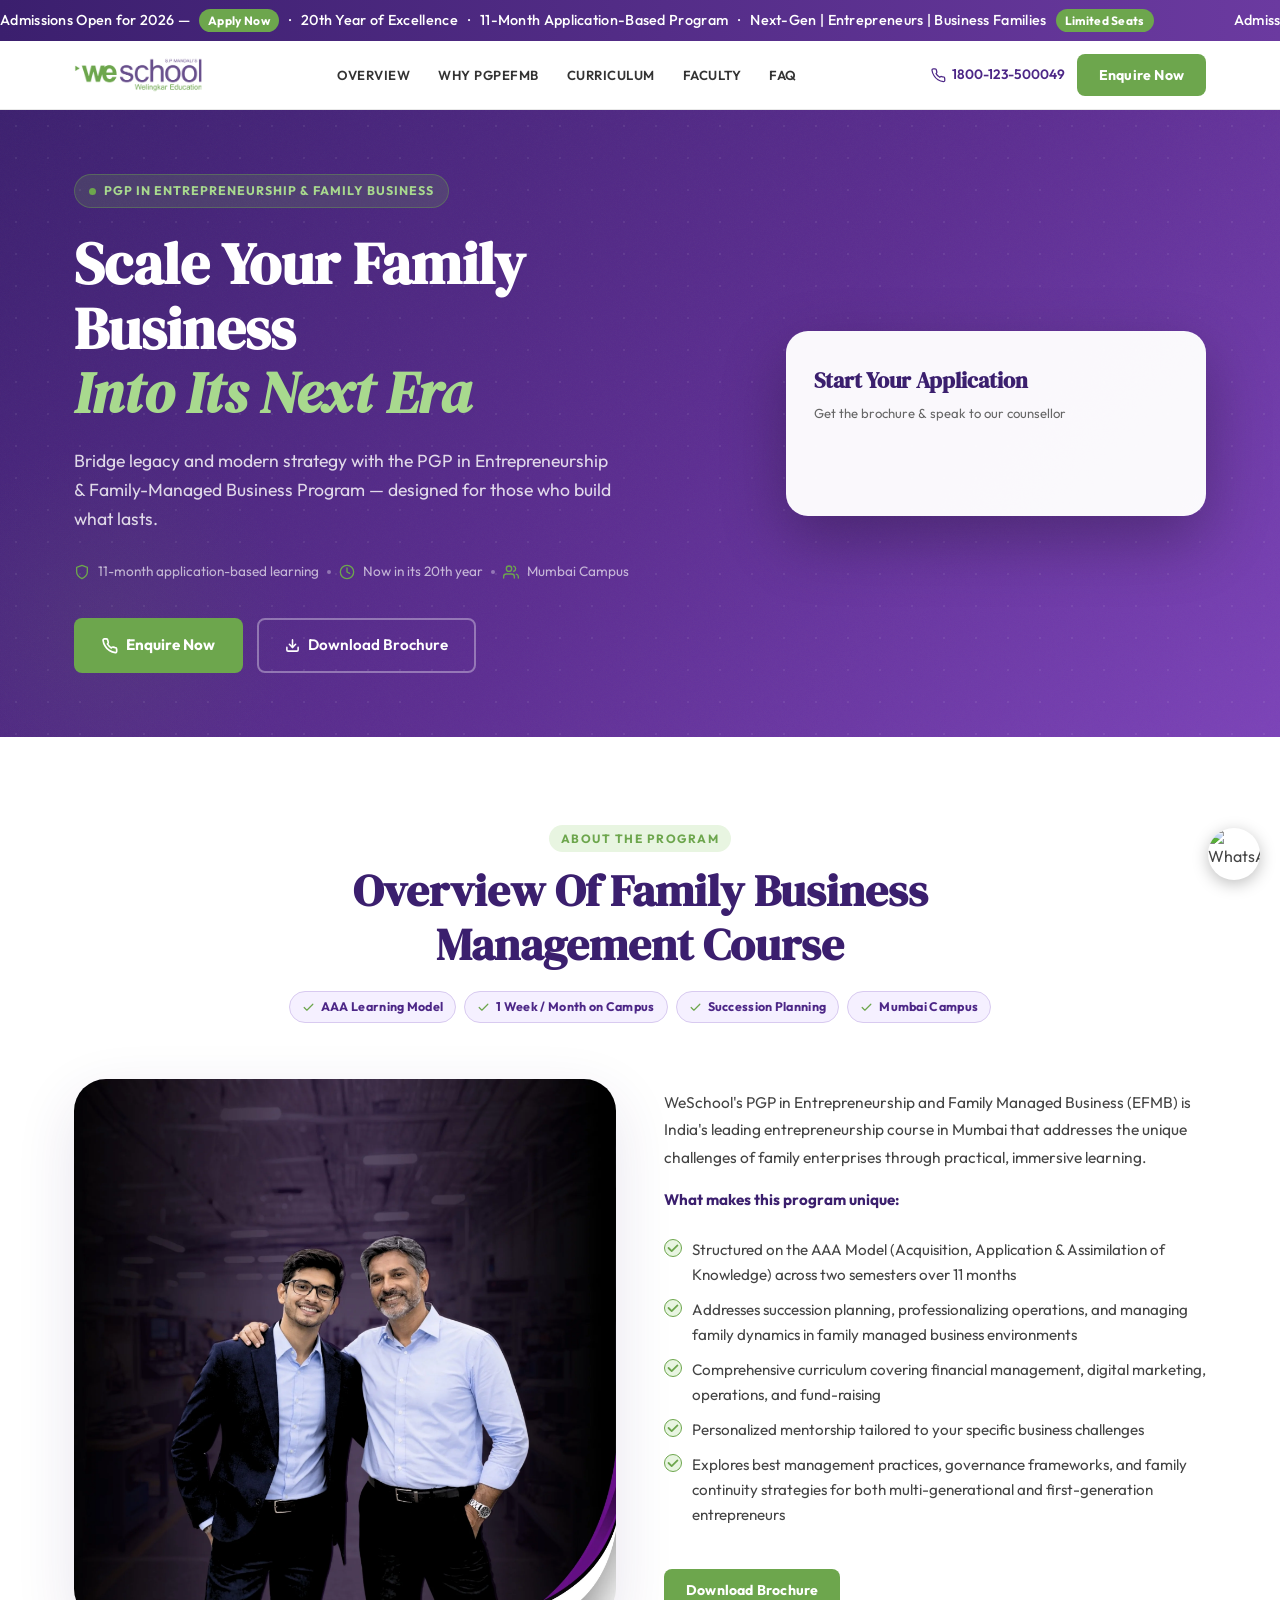
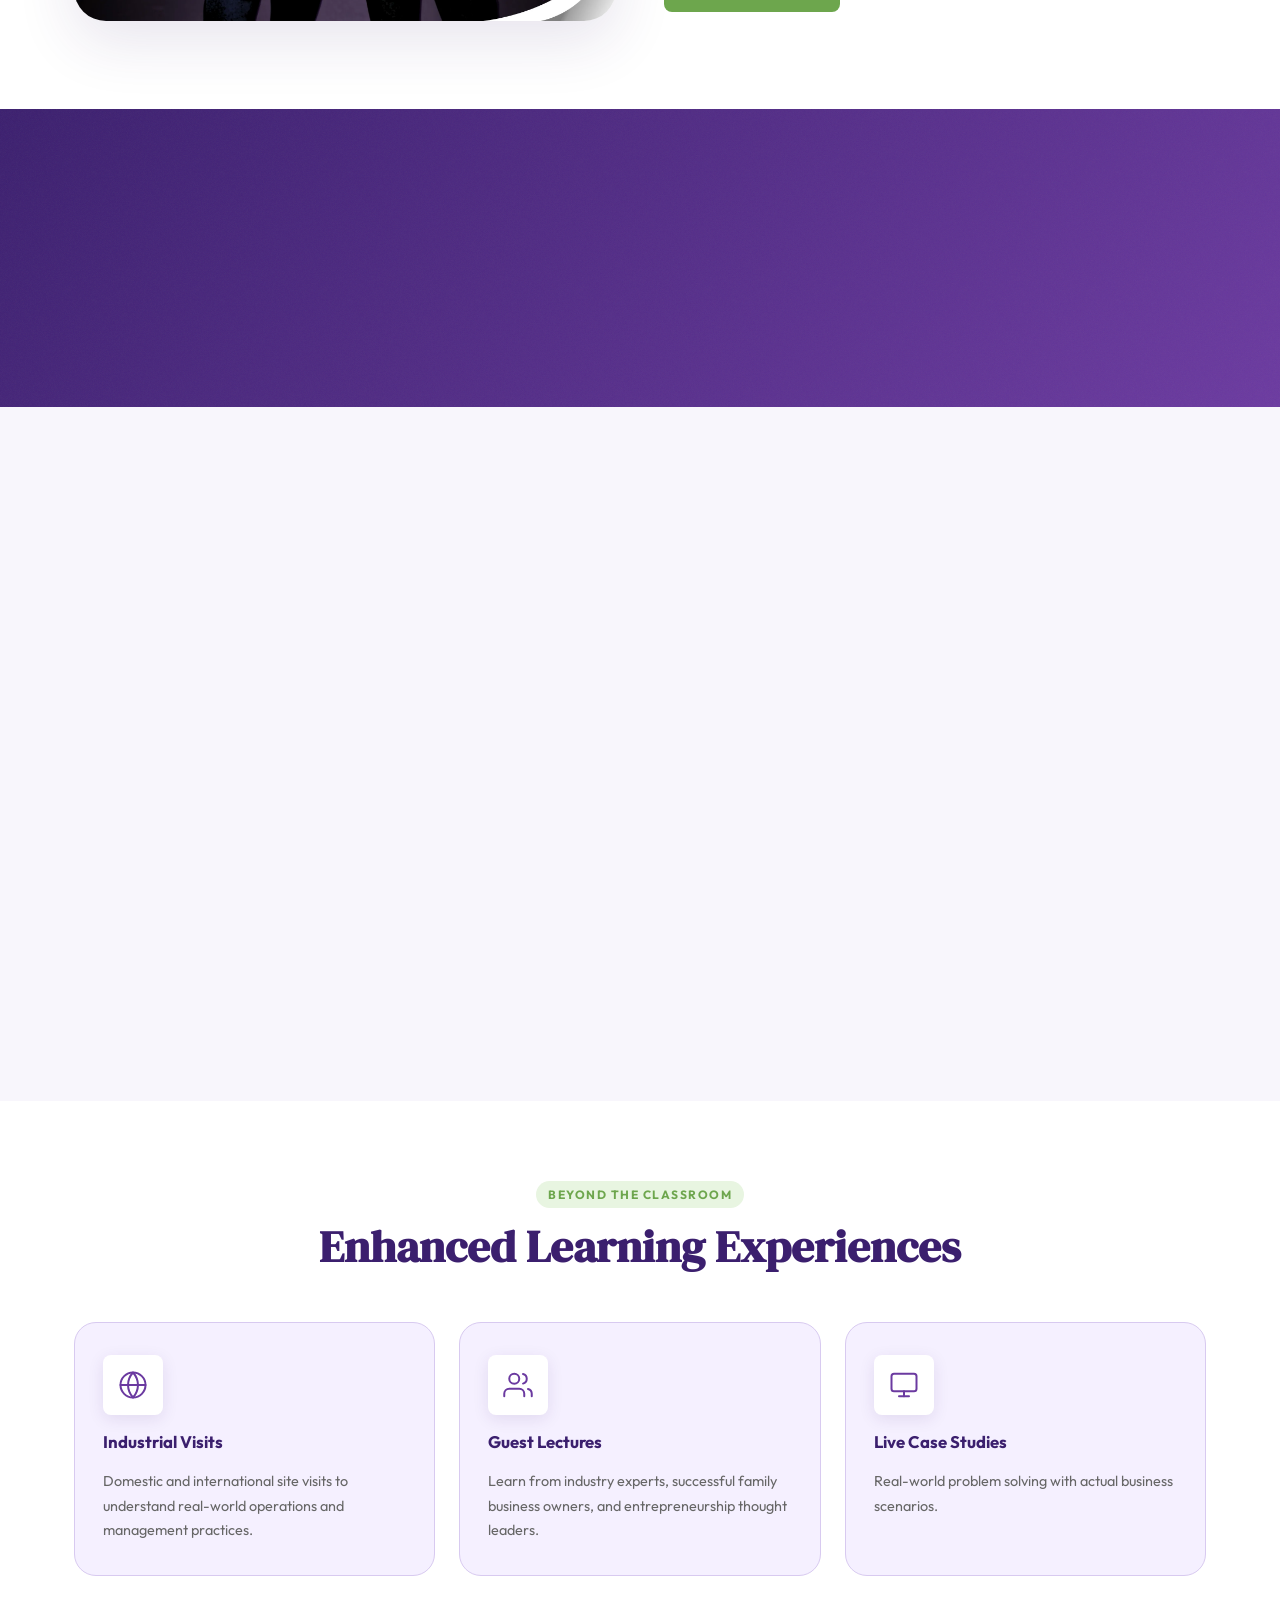
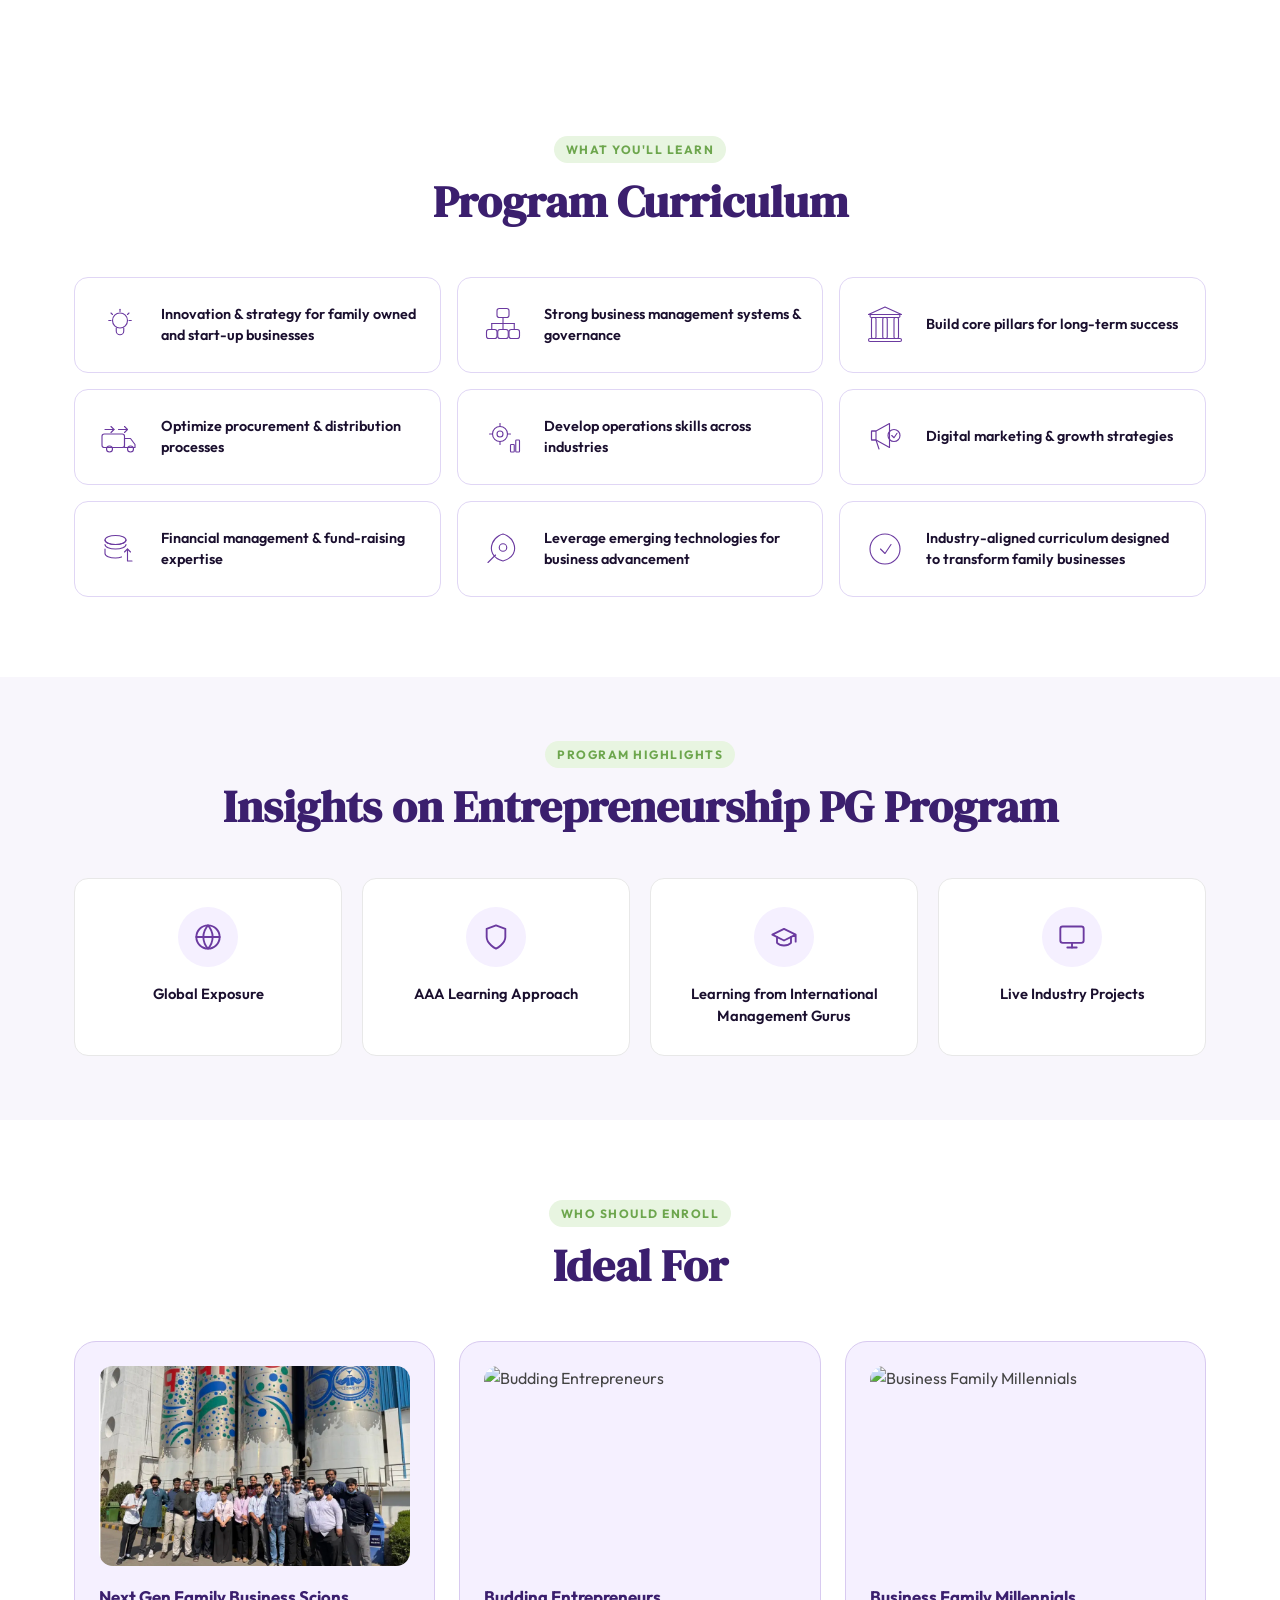
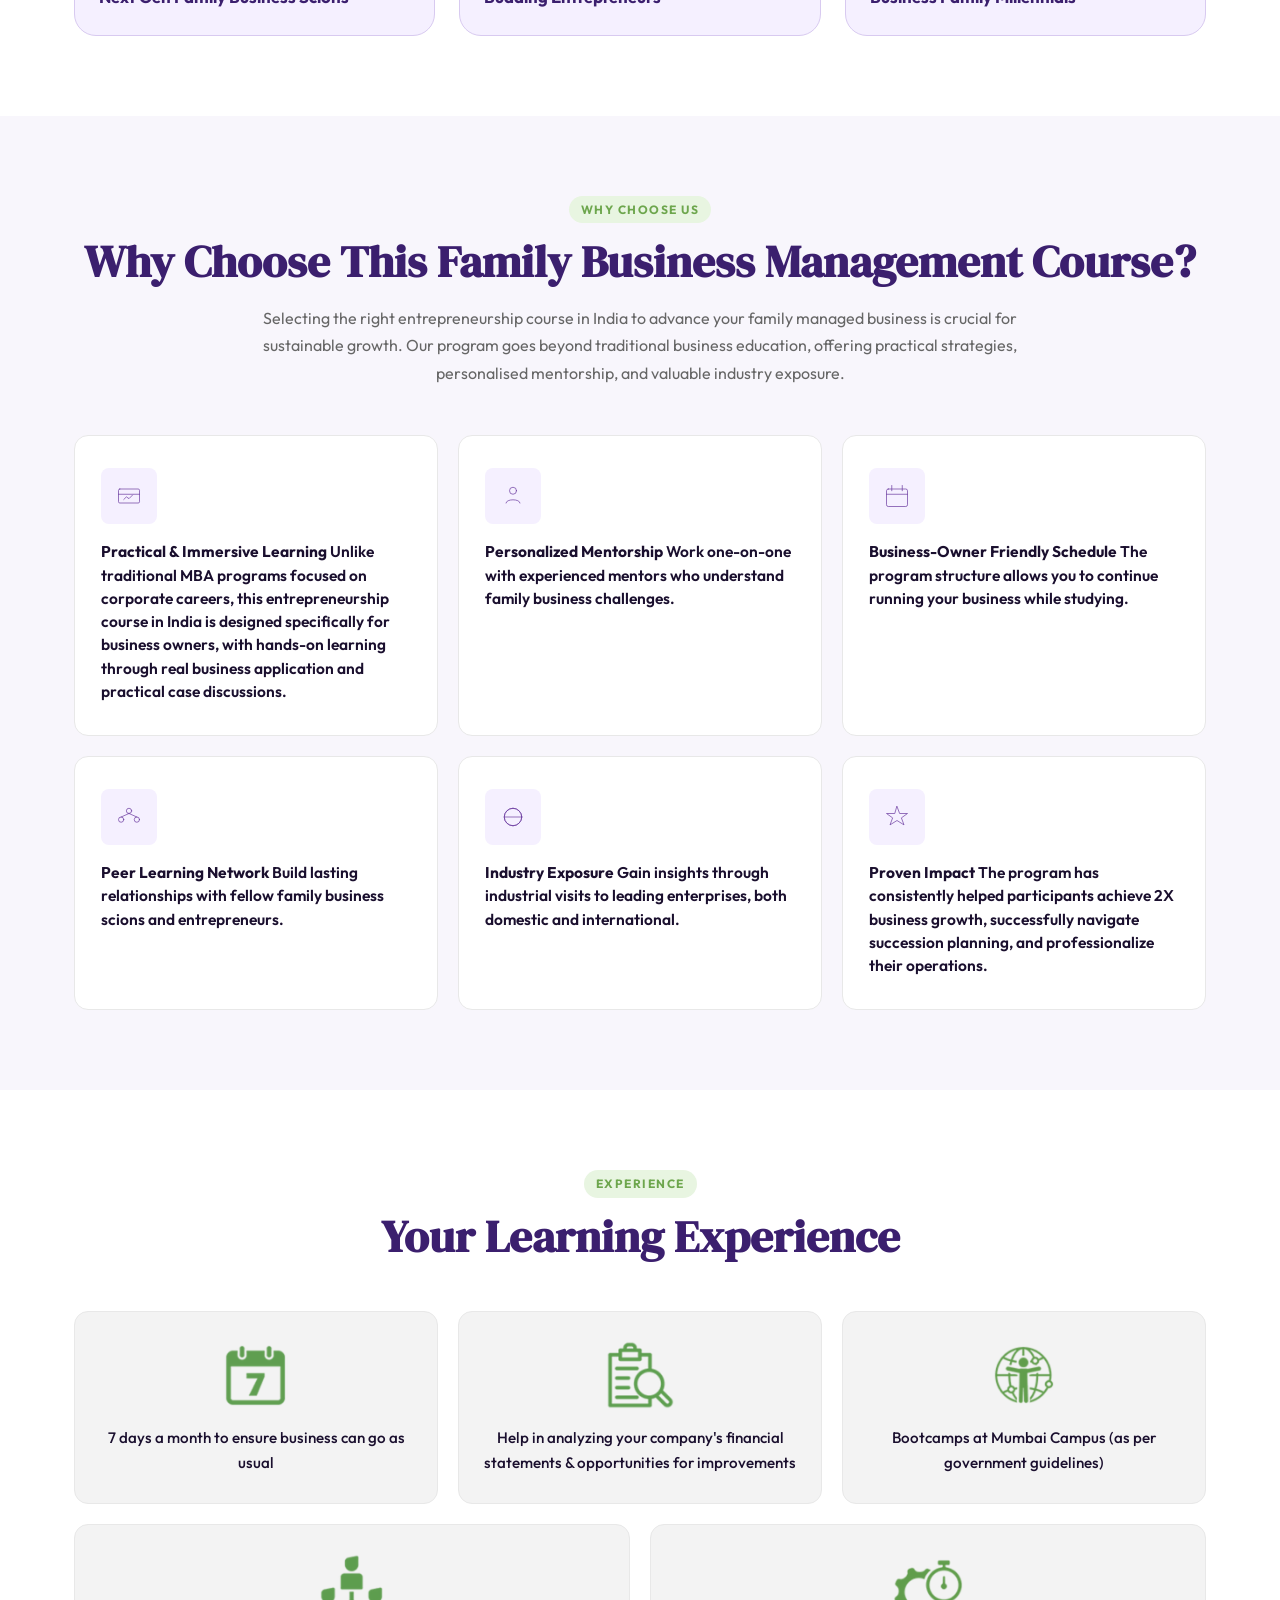
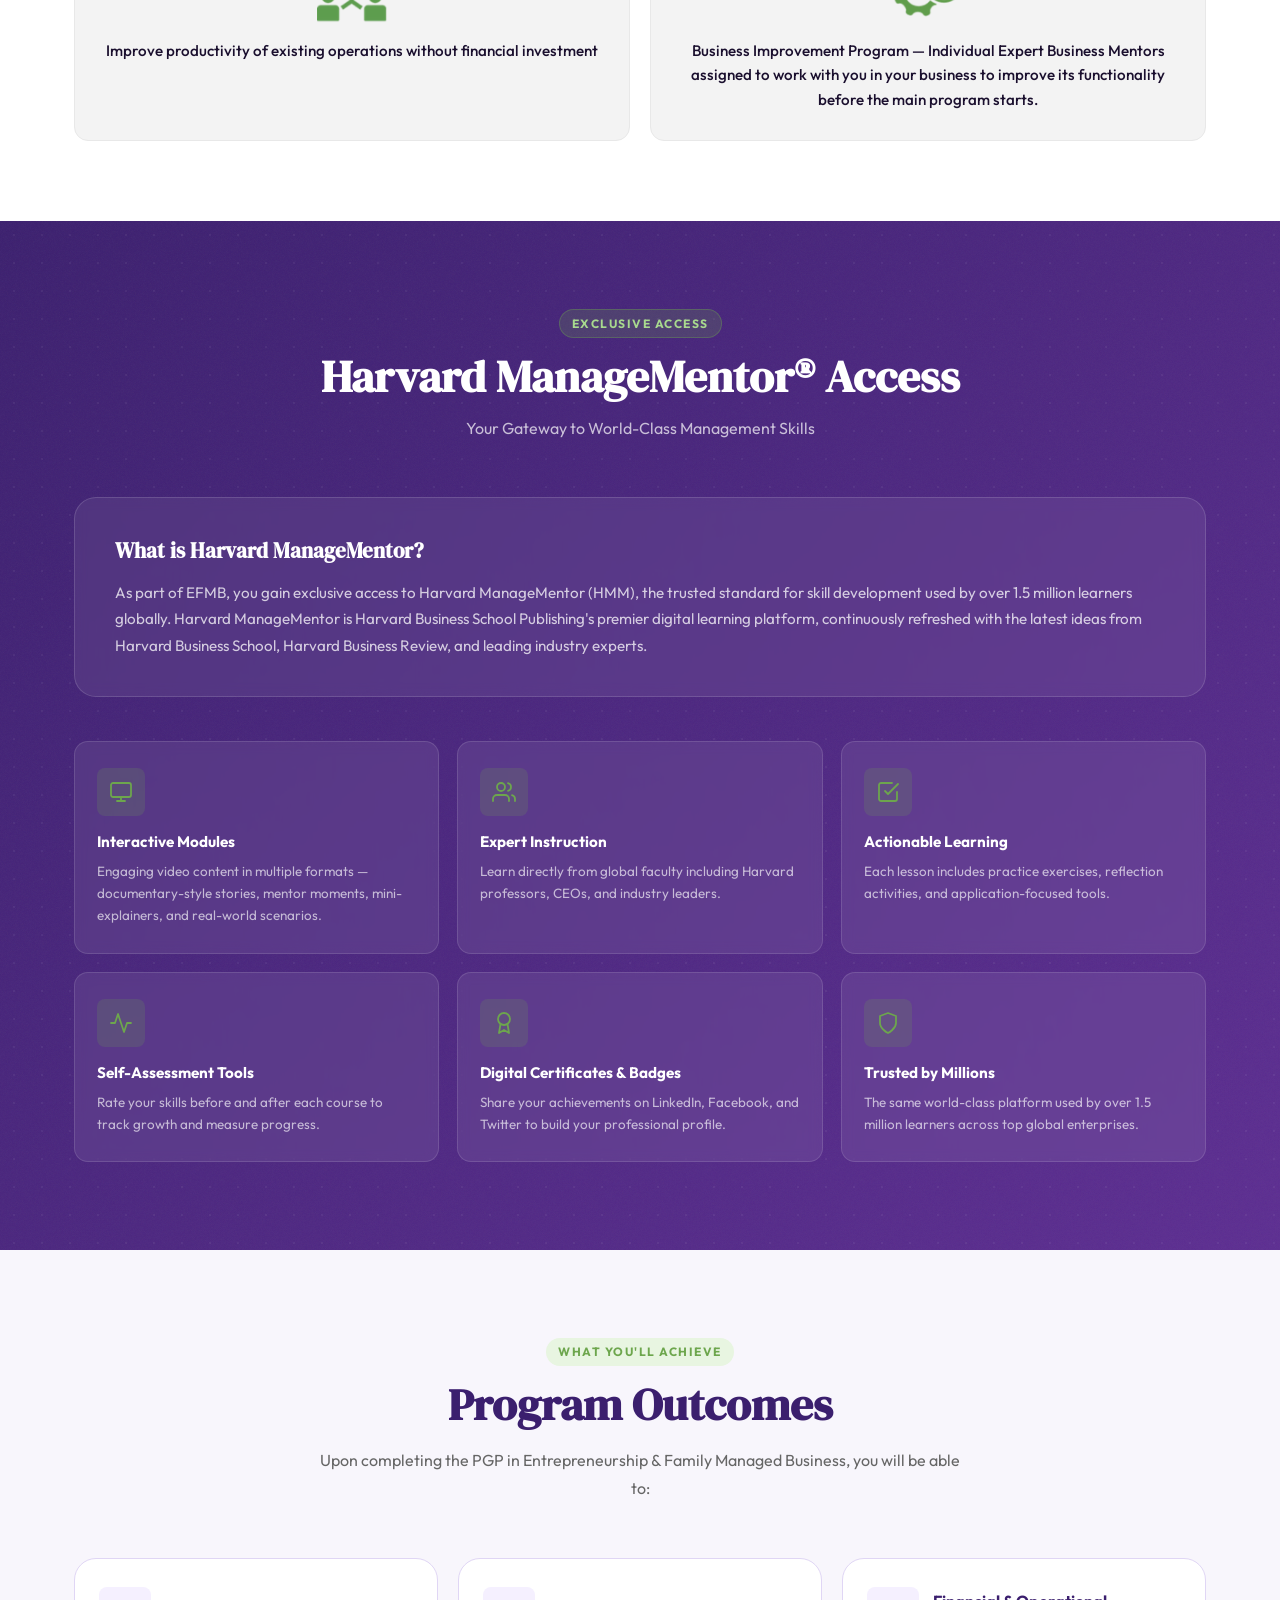
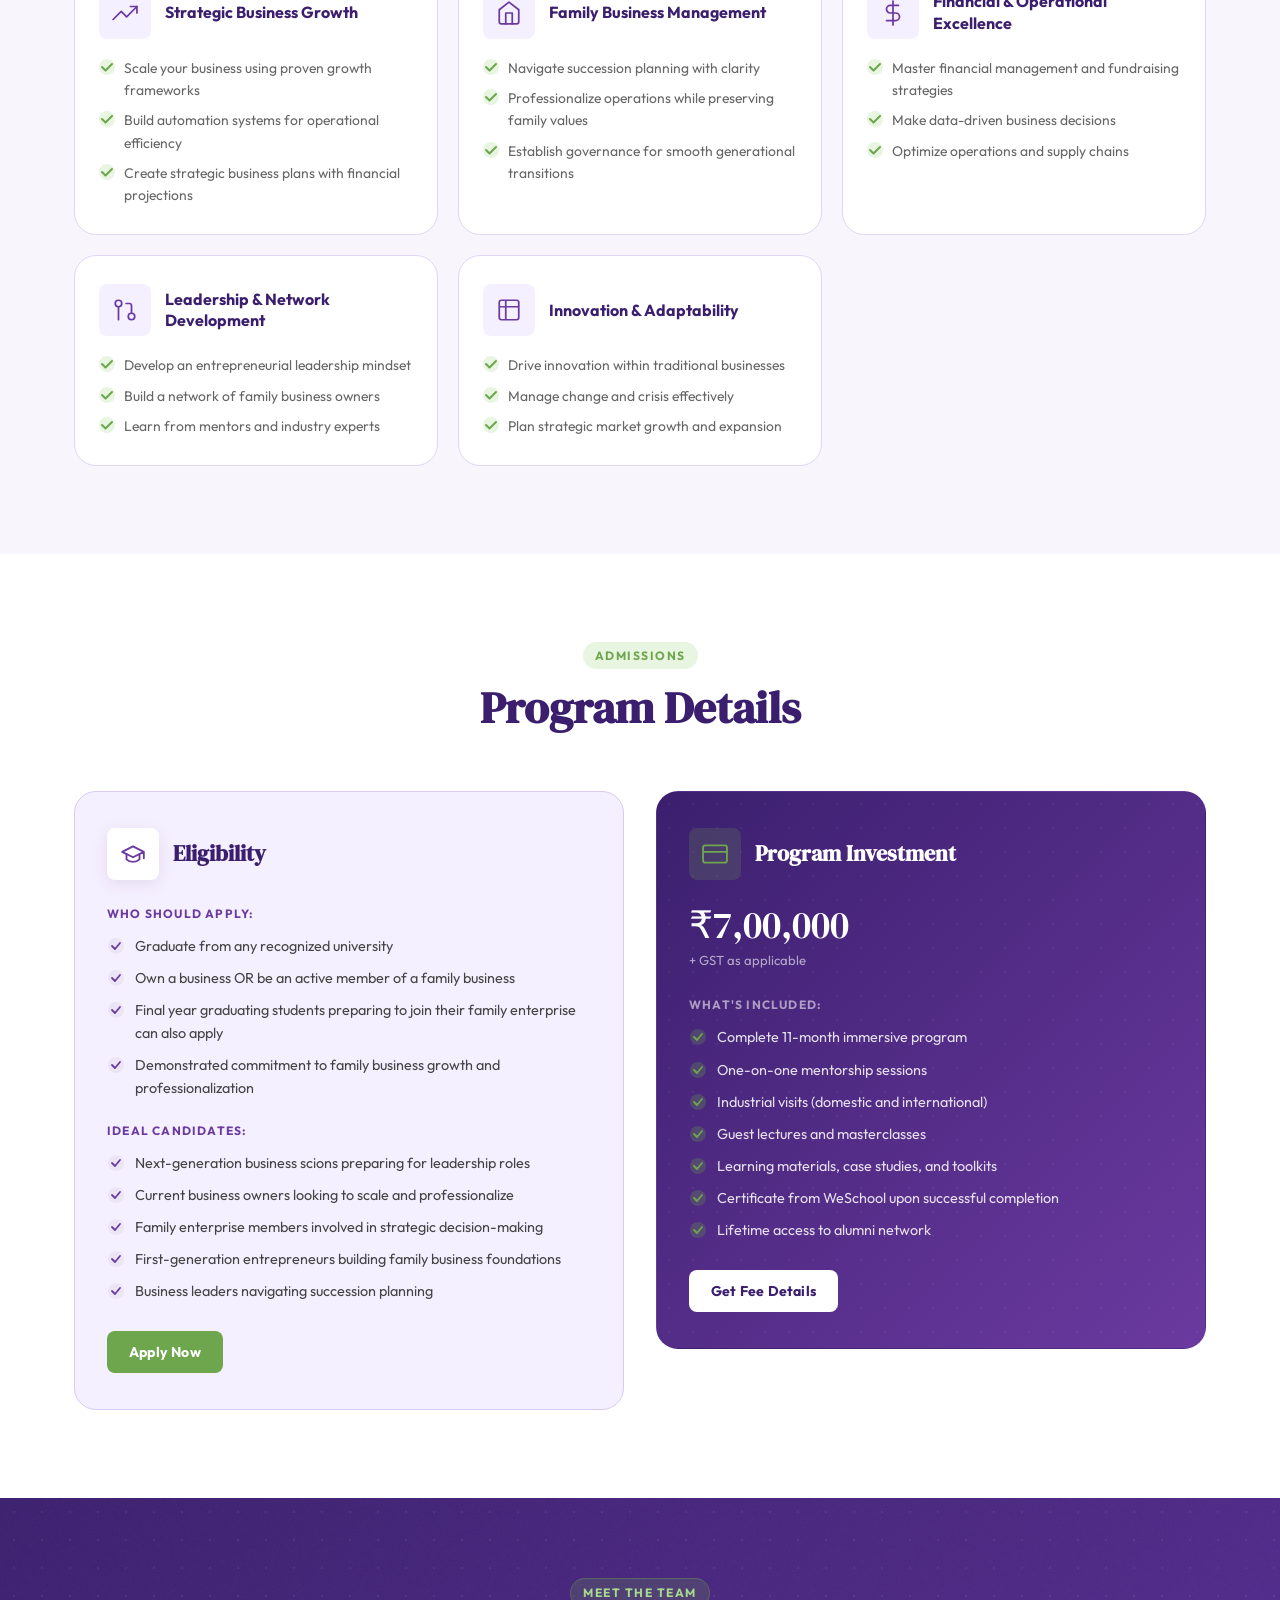
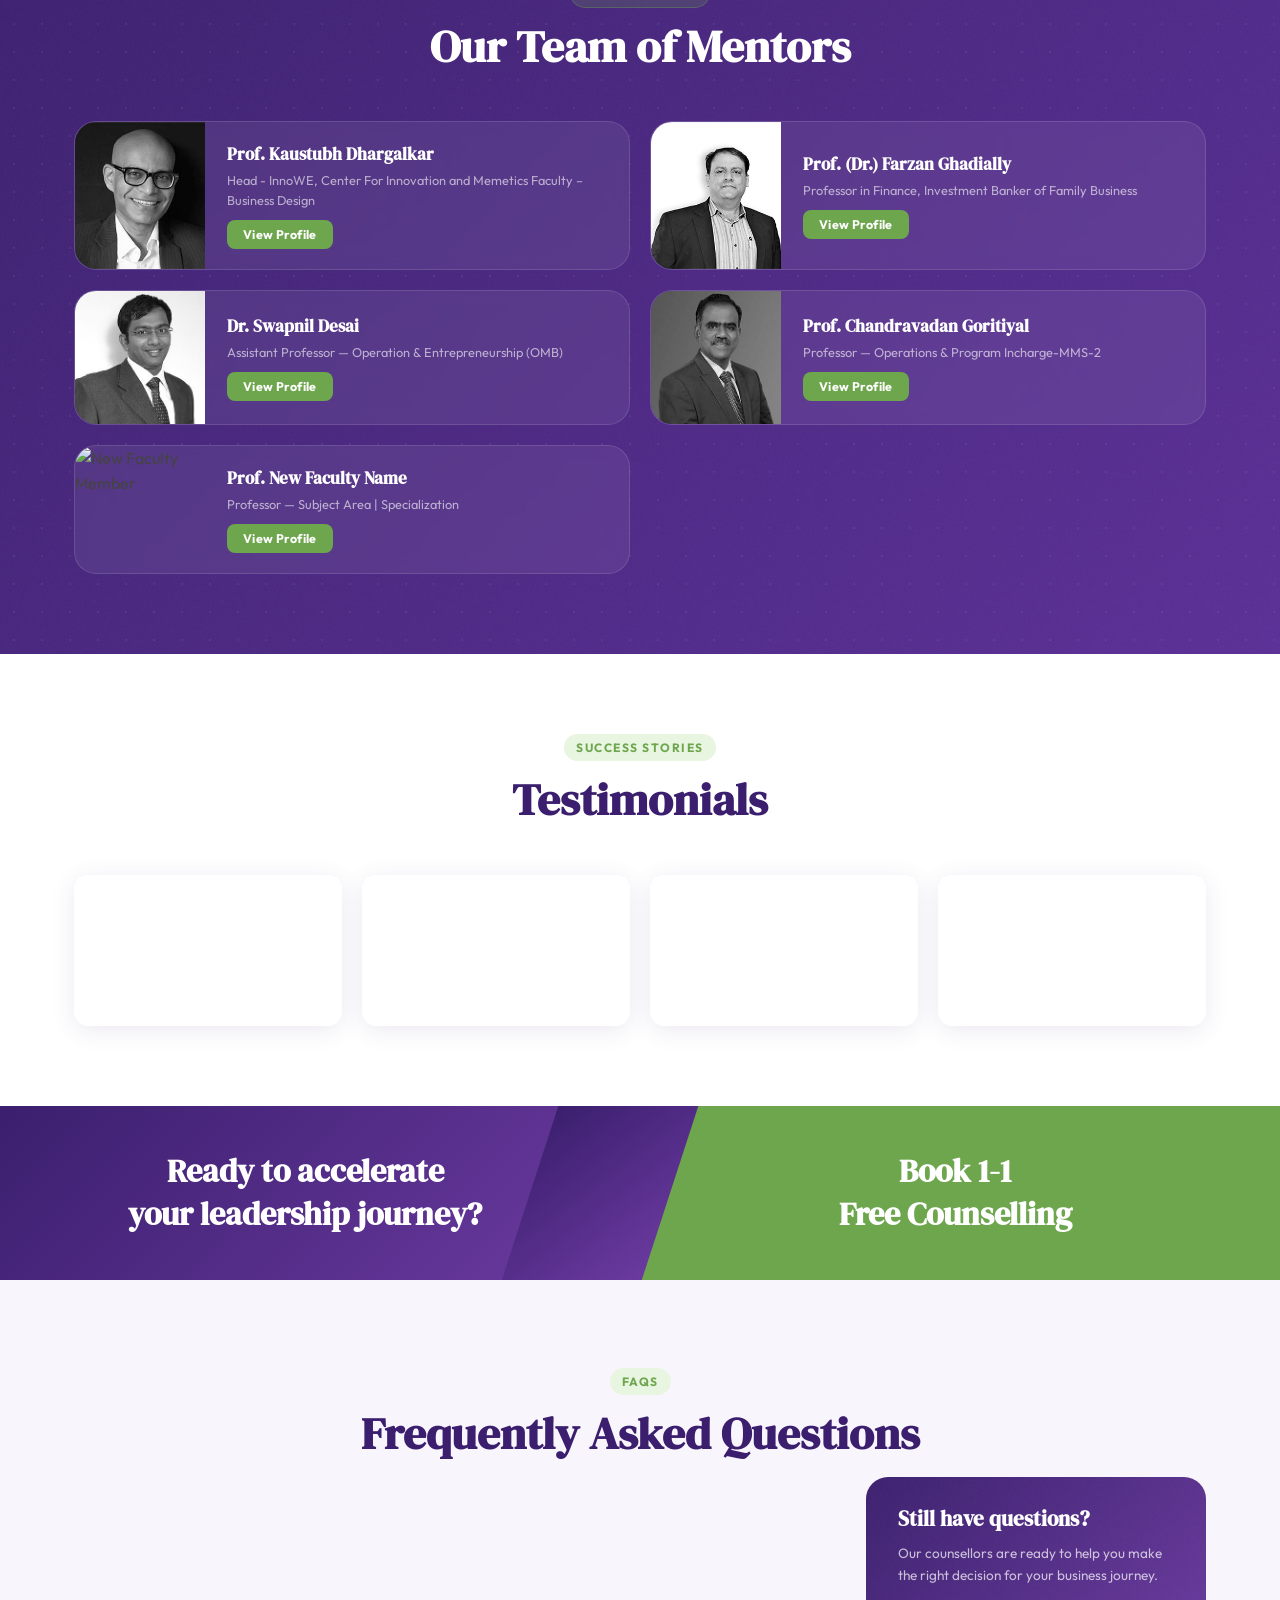
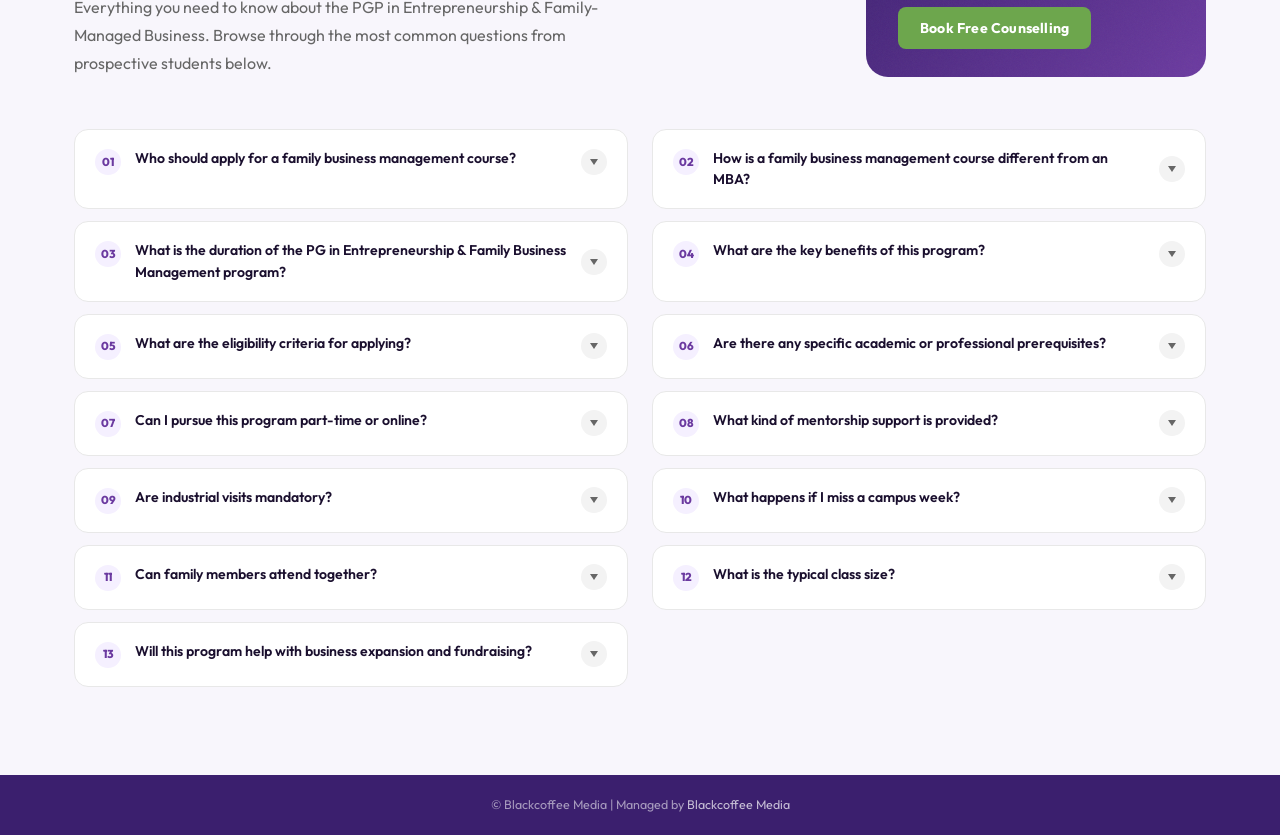
==== index4.html @ 196d39e1 "done" ====
<!DOCTYPE html>
<html lang="en">

<head>
  <title>PGPFMB – Family Managed Business Program | Entrepreneurship Course India</title>
  <meta name="description" content="Enroll in PGPFMB, a leading family managed business program in India. Build leadership skills and scale your family business with structured entrepreneurship training.">
  <meta name="keywords" content="Entrepreneurship Development Program, Family Business Management Program, Business Management Course India, WeSchool Entrepreneurship Program, Leadership and Innovation Course">
  <meta name="viewport" content="width=device-width, initial-scale=1.0">
  <meta name="robots" content="index, follow">

  <link rel="icon" type="image/png" sizes="32x32" href="images/favicon-32x32.png">
  <link rel="preconnect" href="https://fonts.googleapis.com">
  <link rel="preconnect" href="https://fonts.gstatic.com" crossorigin>
  <link href="https://fonts.googleapis.com/css2?family=DM+Serif+Display:ital@0;1&family=Outfit:wght@300;400;500;600;700;800&display=swap" rel="stylesheet">

  <!-- Google Tag Manager -->
  <script>(function(w,d,s,l,i){w[l]=w[l]||[];w[l].push({'gtm.start':new Date().getTime(),event:'gtm.js'});var f=d.getElementsByTagName(s)[0],j=d.createElement(s),dl=l!='dataLayer'?'&l='+l:'';j.async=true;j.src='https://www.googletagmanager.com/gtm.js?id='+i+dl;f.parentNode.insertBefore(j,f);})(window,document,'script','dataLayer','GTM-NPZ67MQ');</script>

  <!-- Microsoft Clarity -->
  <script type="text/javascript">(function(c,l,a,r,i,t,y){c[a]=c[a]||function(){(c[a].q=c[a].q||[]).push(arguments)};t=l.createElement(r);t.async=1;t.src="https://www.clarity.ms/tag/"+i;y=l.getElementsByTagName(r)[0];y.parentNode.insertBefore(t,y);})(window,document,"clarity","script","w29zk0elyx");</script>

  <script>
    (function(){
      var _orig = Element.prototype.scrollIntoView;
      var _blocked = true;
      window.addEventListener('load', function(){ setTimeout(function(){ _blocked = false; }, 800); });
      Element.prototype.scrollIntoView = function(){
        if(_blocked){ return; }
        return _orig.apply(this, arguments);
      };
    })();
  </script>
  
  <script defer src="https://eeconfigstaticfiles.blob.core.windows.net/staticfiles/yangpoob2c/ee-form-widget/form-6/widget.js"></script>

  <style>
    /* ═══════════════════════════════════════
       CSS CUSTOM PROPERTIES
    ═══════════════════════════════════════ */
    :root {
      --purple-dark: #3b1f6e;
      --purple-mid:  #4d2787;
      --purple-soft: #6b3aa0;
      --purple-light: #ebe5f5;
      --purple-pale:  #f5f0ff;
      --green:        #6da64d;
      --green-dark:   #5a8f3e;
      --green-light:  #e8f5e1;
      --white:        #ffffff;
      --off-white:    #f8f6fc;
      --gray-100:     #f3f3f3;
      --gray-200:     #e8e8e8;
      --gray-400:     #aaaaaa;
      --gray-600:     #666666;
      --gray-800:     #333333;
      --text-dark:    #1a0f2e;
      --text-body:    #444444;
      --radius-sm:    8px;
      --radius-md:    14px;
      --radius-lg:    22px;
      --radius-xl:    32px;
      --shadow-card:  0 4px 24px rgba(59,31,110,0.10);
      --shadow-hover: 0 12px 40px rgba(59,31,110,0.18);
      --transition:   0.3s cubic-bezier(0.4,0,0.2,1);
      --font-display: 'DM Serif Display', Georgia, serif;
      --font-body:    'Outfit', sans-serif;
    }

    *, *::before, *::after { box-sizing: border-box; margin: 0; padding: 0; }
    html { scroll-behavior: smooth; font-size: 16px; }
    body { font-family: var(--font-body); color: var(--text-body); background: var(--white); overflow-x: hidden; line-height: 1.6; }
    img { max-width: 100%; display: block; }
    a { text-decoration: none; color: inherit; }
    ul { list-style: none; padding: 0; margin: 0; }
    iframe { border: 0; }

    .section-title { font-family: var(--font-display); font-size: clamp(1.8rem, 3.5vw, 2.8rem); color: var(--purple-dark); line-height: 1.2; margin-bottom: 1rem; }
    .section-subtitle { font-size: 1.05rem; color: var(--gray-600); line-height: 1.7; max-width: 680px; }
    .container { width: 100%; max-width: 1180px; margin: 0 auto; padding: 0 24px; }
    .section-pad { padding: 80px 0; }
    .section-pad-sm { padding: 56px 0; }

    /* ANNOUNCEMENT BAR */
    .ann-bar { background: linear-gradient(90deg, var(--purple-dark), var(--purple-soft)); color: #fff; overflow: hidden; padding: 9px 0; position: relative; z-index: 200; }
    .ann-track { display: flex; white-space: nowrap; animation: annScroll 35s linear infinite; }
    .ann-track:hover { animation-play-state: paused; }
    .ann-text { font-size: 0.9rem; font-weight: 500; padding-right: 80px; letter-spacing: 0.3px; }
    .ann-pill { display: inline-block; background: var(--green); color: #fff; font-size: 0.75rem; font-weight: 700; padding: 2px 9px; border-radius: 20px; margin-left: 6px; animation: pillPulse 1.8s infinite; }
    @keyframes annScroll { from { transform: translateX(100vw); } to { transform: translateX(-100%); } }
    @keyframes pillPulse { 0%,100% { box-shadow: 0 0 0 0 rgba(109,166,77,0.5); } 60% { box-shadow: 0 0 0 7px rgba(109,166,77,0); } }

    /* HEADER */
    .site-header { position: sticky; top: 0; z-index: 999; background: rgba(255,255,255,0.97); backdrop-filter: blur(12px); -webkit-backdrop-filter: blur(12px); border-bottom: 1px solid var(--gray-200); transition: box-shadow var(--transition); }
    .site-header.scrolled { box-shadow: 0 4px 24px rgba(59,31,110,0.10); }
    .nav-inner { display: flex; align-items: center; justify-content: space-between; height: 68px; gap: 16px; }
    .nav-logo img { height: 44px; width: auto; }
    .nav-links { display: flex; align-items: center; gap: 4px; flex: 1; justify-content: center; }
    .nav-links a { font-size: 0.82rem; font-weight: 600; color: var(--gray-800); padding: 6px 12px; border-radius: var(--radius-sm); letter-spacing: 0.5px; text-transform: uppercase; transition: color var(--transition), background var(--transition); }
    .nav-links a:hover { color: var(--purple-mid); background: var(--purple-pale); }
    .nav-right { display: flex; align-items: center; gap: 12px; }
    .nav-phone { font-size: 0.85rem; font-weight: 600; color: var(--purple-mid); display: flex; align-items: center; gap: 6px; }
    .nav-phone svg { width: 15px; height: 15px; }
    .btn-primary { display: inline-flex; align-items: center; gap: 6px; background: var(--green); color: #fff; font-family: var(--font-body); font-size: 0.88rem; font-weight: 700; padding: 10px 22px; border-radius: var(--radius-sm); border: none; cursor: pointer; transition: background var(--transition), transform var(--transition), box-shadow var(--transition); letter-spacing: 0.2px; }
    .btn-primary:hover { background: var(--green-dark); transform: translateY(-1px); box-shadow: 0 6px 20px rgba(109,166,77,0.35); }
    .btn-outline { display: inline-flex; align-items: center; gap: 6px; background: transparent; color: var(--purple-mid); font-family: var(--font-body); font-size: 0.88rem; font-weight: 700; padding: 9px 20px; border-radius: var(--radius-sm); border: 2px solid var(--purple-mid); cursor: pointer; transition: all var(--transition); letter-spacing: 0.2px; }
    .btn-outline:hover { background: var(--purple-mid); color: #fff; transform: translateY(-1px); }
    .nav-toggle { display: none; flex-direction: column; justify-content: center; gap: 5px; width: 36px; height: 36px; background: none; border: none; cursor: pointer; padding: 4px; }
    .nav-toggle span { display: block; width: 100%; height: 2px; background: var(--purple-dark); border-radius: 2px; transition: all var(--transition); }
    .nav-toggle.open span:nth-child(1) { transform: translateY(7px) rotate(45deg); }
    .nav-toggle.open span:nth-child(2) { opacity: 0; }
    .nav-toggle.open span:nth-child(3) { transform: translateY(-7px) rotate(-45deg); }
    .nav-mobile { display: none; flex-direction: column; background: #fff; border-top: 1px solid var(--gray-200); padding: 16px 24px 20px; gap: 4px; }
    .nav-mobile a { font-size: 0.9rem; font-weight: 600; color: var(--gray-800); padding: 10px 12px; border-radius: var(--radius-sm); text-transform: uppercase; letter-spacing: 0.4px; transition: all var(--transition); }
    .nav-mobile a:hover { color: var(--purple-mid); background: var(--purple-pale); }
    .nav-mobile .btn-primary { margin-top: 8px; justify-content: center; }

    /* HERO */
    .hero { position: relative; background: linear-gradient(135deg, var(--purple-dark) 0%, #5c2d91 55%, #7b42b8 100%); min-height: 620px; display: flex; align-items: center; overflow: hidden; }
    .hero::before { content: ''; position: absolute; inset: 0; background-image: url("data:image/svg+xml,%3Csvg viewBox='0 0 256 256' xmlns='http://www.w3.org/2000/svg'%3E%3Cfilter id='n'%3E%3CfeTurbulence type='fractalNoise' baseFrequency='0.9' numOctaves='4' stitchTiles='stitch'/%3E%3C/filter%3E%3Crect width='100%25' height='100%25' filter='url(%23n)' opacity='0.04'/%3E%3C/svg%3E"); background-repeat: repeat; background-size: 128px 128px; pointer-events: none; z-index: 1; }
    .hero::after { content: ''; position: absolute; bottom: -80px; left: -80px; width: 380px; height: 380px; border-radius: 50%; background: radial-gradient(circle, rgba(109,166,77,0.08) 0%, transparent 70%); pointer-events: none; z-index: 1; }
    .hero-dots { position: absolute; inset: 0; background-image: radial-gradient(rgba(255,255,255,0.07) 1px, transparent 1px); background-size: 32px 32px; pointer-events: none; z-index: 1; }
    .hero-inner { position: relative; z-index: 10; display: grid; grid-template-columns: 1fr 420px; gap: 48px; align-items: center; width: 100%; max-width: 1180px; margin: 0 auto; padding: 64px 24px; }
    .hero-content { color: #fff; }
    .hero-badge { display: inline-flex; align-items: center; gap: 8px; background: rgba(109,166,77,0.2); border: 1px solid rgba(109,166,77,0.4); color: #a8d98e; font-size: 0.78rem; font-weight: 700; letter-spacing: 1px; text-transform: uppercase; padding: 6px 14px; border-radius: 30px; margin-bottom: 24px; animation: fadeInUp 0.6s ease both; }
    .hero-badge-dot { width: 7px; height: 7px; background: var(--green); border-radius: 50%; animation: pillPulse 1.6s infinite; }
    .hero-headline { font-family: var(--font-display); font-size: clamp(2.2rem, 4.5vw, 3.6rem); line-height: 1.12; color: #fff; margin-bottom: 20px; animation: fadeInUp 0.6s 0.1s ease both; }
    .hero-headline em { font-style: italic; color: #a8d98e; }
    .hero-sub { font-size: 1.1rem; color: rgba(255,255,255,0.82); line-height: 1.65; margin-bottom: 28px; max-width: 540px; animation: fadeInUp 0.6s 0.2s ease both; }
    .hero-credibility { display: flex; align-items: center; flex-wrap: wrap; gap: 8px; font-size: 0.85rem; color: rgba(255,255,255,0.65); margin-bottom: 36px; animation: fadeInUp 0.6s 0.3s ease both; }
    .hero-credibility svg { flex-shrink: 0; stroke: var(--green); width: 16px; height: 16px; }
    .hero-credibility-sep { width: 4px; height: 4px; background: rgba(255,255,255,0.35); border-radius: 50%; }
    .hero-ctas { display: flex; gap: 14px; flex-wrap: wrap; animation: fadeInUp 0.6s 0.4s ease both; }
    .btn-hero-primary { background: var(--green); color: #fff; font-family: var(--font-body); font-size: 0.95rem; font-weight: 700; padding: 14px 28px; border-radius: var(--radius-sm); border: none; cursor: pointer; transition: all var(--transition); display: inline-flex; align-items: center; gap: 8px; }
    .btn-hero-primary:hover { background: var(--green-dark); transform: translateY(-2px); box-shadow: 0 8px 28px rgba(109,166,77,0.4); }
    .btn-hero-outline { background: transparent; color: #fff; font-family: var(--font-body); font-size: 0.95rem; font-weight: 600; padding: 13px 26px; border-radius: var(--radius-sm); border: 2px solid rgba(255,255,255,0.35); cursor: pointer; transition: all var(--transition); display: inline-flex; align-items: center; gap: 8px; }
    .btn-hero-outline:hover { border-color: #fff; background: rgba(255,255,255,0.1); }
    .hero-form-card { background: rgba(255,255,255,0.97); border-radius: var(--radius-lg); padding: 32px 28px; box-shadow: 0 24px 64px rgba(0,0,0,0.28); animation: fadeInRight 0.7s 0.2s ease both; position: relative; z-index: 10; }
    .hero-form-title { font-family: var(--font-display); font-size: 1.4rem; color: var(--purple-dark); margin-bottom: 4px; }
    .hero-form-sub { font-size: 0.82rem; color: var(--gray-600); margin-bottom: 20px; }
    #ee-form-6 { min-height: 40px; }
    @keyframes fadeInUp { from { opacity: 0; transform: translateY(24px); } to { opacity: 1; transform: translateY(0); } }
    @keyframes fadeInRight { from { opacity: 0; transform: translateX(30px); } to { opacity: 1; transform: translateX(0); } }

    /* DETAILS STRIP */
    .details-strip { background: linear-gradient(135deg, var(--purple-dark) 0%, var(--purple-soft) 100%); position: relative; padding: 0; }
    .details-strip::before { content: ''; position: absolute; inset: 0; background-image: url("data:image/svg+xml,%3Csvg viewBox='0 0 256 256' xmlns='http://www.w3.org/2000/svg'%3E%3Cfilter id='n'%3E%3CfeTurbulence type='fractalNoise' baseFrequency='0.85' numOctaves='4' stitchTiles='stitch'/%3E%3C/filter%3E%3Crect width='100%25' height='100%25' filter='url(%23n)' opacity='0.05'/%3E%3C/svg%3E"); background-size: 128px 128px; pointer-events: none; z-index: 0; }
    .details-grid { position: relative; z-index: 1; display: grid; grid-template-columns: repeat(3, 1fr); }
    .detail-item { padding: 44px 36px; border-right: 1px solid rgba(255,255,255,0.12); display: flex; align-items: flex-start; gap: 20px; transition: background var(--transition); }
    .detail-item:last-child { border-right: none; }
    .detail-item:hover { background: rgba(255,255,255,0.06); }
    .detail-icon { flex-shrink: 0; width: 48px; height: 48px; background: rgba(109,166,77,0.18); border-radius: var(--radius-sm); display: flex; align-items: center; justify-content: center; }
    .detail-icon svg { width: 24px; height: 24px; stroke: var(--green); fill: none; stroke-width: 1.8; stroke-linecap: round; stroke-linejoin: round; }
    .detail-content h3 { font-size: 1rem; font-weight: 700; color: rgba(255,255,255,0.6); text-transform: uppercase; letter-spacing: 1px; margin-bottom: 8px; }
    .detail-content p { font-size: 0.95rem; color: #fff; line-height: 1.65; }

    /* OVERVIEW */
    .overview-section { background: var(--white); padding: 88px 0; }
    .overview-header { text-align: center; margin-bottom: 56px; }
    .overview-header .section-eyebrow { display: inline-block; margin-bottom: 12px; }
    .overview-header .section-title { max-width: 700px; margin: 0 auto 20px; text-align: center; }
    .overview-pills { display: flex; flex-wrap: wrap; gap: 8px; justify-content: center; }
    .overview-pill { display: inline-flex; align-items: center; gap: 6px; font-size: 0.78rem; font-weight: 700; color: var(--purple-mid); background: var(--purple-pale); border: 1px solid #d8caf0; padding: 5px 12px; border-radius: 20px; letter-spacing: 0.3px; }
    .overview-pill svg { width: 13px; height: 13px; stroke: var(--green); fill: none; stroke-width: 2.2; stroke-linecap: round; stroke-linejoin: round; }
    .overview-body { display: grid; grid-template-columns: 1fr 1fr; gap: 48px; align-items: center; }
    .overview-img-wrap { position: relative; width: 100%; padding-bottom: 100%; border-radius: var(--radius-xl); overflow: hidden; box-shadow: 0 20px 60px rgba(59,31,110,0.12); }
    .overview-img-wrap img { position: absolute; inset: 0; width: 100%; height: 100%; object-fit: cover; display: block; transition: transform 0.5s ease; }
    .overview-img-wrap:hover img { transform: scale(1.03); }
    .overview-content-panel { display: flex; flex-direction: column; justify-content: center; }
    .overview-content-panel p { font-size: 0.97rem; color: var(--text-body); line-height: 1.78; margin-bottom: 14px; }
    .overview-content-panel p:last-of-type { margin-bottom: 0; }
    .overview-feature-list { margin: 14px 0 14px 0; padding: 0; list-style: none; display: flex; flex-direction: column; gap: 10px; }
    .overview-feature-list li { display: flex; align-items: flex-start; gap: 10px; font-size: 0.95rem; color: var(--text-body); line-height: 1.65; }
    .overview-feature-list li::before { content: ''; flex-shrink: 0; width: 18px; height: 18px; margin-top: 2px; background: var(--green-light); border-radius: 50%; border: 1.5px solid var(--green); background-image: url("data:image/svg+xml,%3Csvg viewBox='0 0 18 18' xmlns='http://www.w3.org/2000/svg'%3E%3Cpolyline points='4,9 7.5,12.5 14,6' stroke='%236da64d' stroke-width='2' stroke-linecap='round' stroke-linejoin='round' fill='none'/%3E%3C/svg%3E"); background-repeat: no-repeat; background-size: 100%; }

    /* WHY SECTION */
    .why-section { background: var(--off-white); padding: 80px 0; }
    .why-header { text-align: center; margin-bottom: 16px; }
    .why-subtext { font-size: 1rem; color: var(--gray-600); line-height: 1.72; text-align: center; max-width: 760px; margin: 0 auto 48px; }
    .why-grid { display: grid; grid-template-columns: repeat(3, 1fr); gap: 20px; }
    .why-card { background: #fff; border: 1.5px solid var(--gray-200); border-radius: var(--radius-md); padding: 32px 26px; display: flex; flex-direction: column; gap: 16px; transition: all var(--transition); position: relative; overflow: hidden; }
    .why-card::before { content: ''; position: absolute; top: 0; left: 0; width: 4px; height: 0; background: var(--green); transition: height var(--transition); border-radius: 0 0 4px 0; }
    .why-card:hover { border-color: var(--purple-light); box-shadow: var(--shadow-hover); transform: translateY(-4px); }
    .why-card:hover::before { height: 100%; }
    .why-icon { width: 56px; height: 56px; background: var(--purple-pale); border-radius: var(--radius-sm); display: flex; align-items: center; justify-content: center; transition: background var(--transition); flex-shrink: 0; }
    .why-card:hover .why-icon { background: var(--purple-light); }
    .why-icon svg { width: 28px; height: 28px; stroke: var(--purple-soft); fill: none; stroke-width: 1.6; stroke-linecap: round; stroke-linejoin: round; }
    .why-text { font-size: 0.97rem; font-weight: 600; color: var(--text-dark); line-height: 1.5; }

    /* CURRICULUM */
    .curriculum-section { background: var(--white); padding: 80px 0; }
    .curriculum-grid { display: grid; grid-template-columns: repeat(3, 1fr); gap: 16px; margin-top: 48px; }
    .curr-card { border: 1.5px solid #e0d6f5; border-radius: var(--radius-md); padding: 22px 20px; display: flex; align-items: center; gap: 16px; transition: all var(--transition); position: relative; overflow: hidden; background: #fff; }
    .curr-card::before { content: ''; position: absolute; inset: 0; background: linear-gradient(135deg, var(--purple-dark) 0%, var(--purple-soft) 100%); transform: translateX(-105%); transition: transform 0.45s cubic-bezier(0.4,0,0.2,1); z-index: 0; }
    .curr-card:hover::before { transform: translateX(0); }
    .curr-card:hover { border-color: transparent; box-shadow: 0 8px 32px rgba(74,37,133,0.25); }
    .curr-icon { flex-shrink: 0; width: 50px; height: 50px; display: flex; align-items: center; justify-content: center; position: relative; z-index: 1; transition: transform 0.5s cubic-bezier(0.4,0,0.2,1); }
    .curr-card:hover .curr-icon { transform: rotateY(360deg); }
    .curr-icon svg { width: 42px; height: 42px; fill: none; stroke: var(--purple-soft); stroke-width: 1.5; stroke-linecap: round; stroke-linejoin: round; transition: stroke 0.3s ease; }
    .curr-card:hover .curr-icon svg { stroke: var(--green); }
    .curr-label { font-size: 0.9rem; font-weight: 600; color: var(--text-dark); line-height: 1.45; position: relative; z-index: 1; transition: color 0.3s ease; }
    .curr-card:hover .curr-label { color: #fff; }

    /* INSIGHTS */
    .insights-strip { background: var(--off-white); padding: 64px 0; }
    .insights-grid { display: grid; grid-template-columns: repeat(4, 1fr); gap: 20px; margin-top: 44px; }
    .insight-card { background: #fff; border-radius: var(--radius-md); padding: 28px 20px; text-align: center; border: 1.5px solid var(--gray-200); transition: all var(--transition); }
    .insight-card:hover { border-color: var(--purple-light); box-shadow: var(--shadow-card); transform: translateY(-3px); }
    .insight-icon { width: 60px; height: 60px; background: var(--purple-pale); border-radius: 50%; display: flex; align-items: center; justify-content: center; margin: 0 auto 16px; }
    .insight-icon svg { width: 28px; height: 28px; stroke: var(--purple-soft); fill: none; stroke-width: 1.6; stroke-linecap: round; stroke-linejoin: round; }
    .insight-card p { font-size: 0.92rem; font-weight: 600; color: var(--text-dark); line-height: 1.5; }

    /* IDEAL FOR */
    .ideal-section { background: var(--white); padding: 80px 0; }
    .ideal-grid { display: grid; grid-template-columns: repeat(3, 1fr); gap: 24px; margin-top: 48px; }
    .ideal-card { background: var(--purple-pale); border: 1.8px solid #d8caf0; border-radius: var(--radius-lg); padding: 24px; overflow: hidden; transition: all var(--transition); }
    .ideal-card:hover { transform: translateY(-5px); box-shadow: var(--shadow-hover); }
    .ideal-card-img { width: 100%; height: 200px; object-fit: cover; border-radius: var(--radius-md); margin-bottom: 18px; transition: transform 0.45s ease; }
    .ideal-card:hover .ideal-card-img { transform: scale(1.03); }
    .ideal-card h3 { font-size: 1.05rem; font-weight: 700; color: var(--purple-dark); }

    /* AAA MODEL */
    .aaa-section { background: var(--off-white); padding: 80px 0; }
    .aaa-grid { display: grid; grid-template-columns: repeat(3, 1fr); gap: 24px; margin-top: 48px; }
    .aaa-card { background: #fff; border: 1.8px solid #d8caf0; border-radius: var(--radius-lg); padding: 24px; transition: all var(--transition); }
    .aaa-card:hover { transform: translateY(-5px); box-shadow: var(--shadow-hover); }
    .aaa-card-img { width: 100%; height: 190px; object-fit: cover; border-radius: var(--radius-md); margin-bottom: 20px; transition: transform 0.45s ease; }
    .aaa-card:hover .aaa-card-img { transform: scale(1.03); }
    .aaa-badge { display: inline-flex; align-items: center; gap: 8px; margin-bottom: 10px; }
    .aaa-letter { width: 32px; height: 32px; background: var(--purple-mid); color: #fff; border-radius: 50%; display: flex; align-items: center; justify-content: center; font-weight: 800; font-size: 0.95rem; }
    .aaa-duration { font-size: 0.78rem; font-weight: 600; color: var(--purple-soft); background: var(--purple-pale); padding: 3px 10px; border-radius: 20px; }
    .aaa-card-label { font-size: 0.7rem; font-weight: 700; color: var(--purple-soft); letter-spacing: 1.2px; text-transform: uppercase; margin-bottom: 6px; }
    .aaa-card h3 { font-size: 0.97rem; font-weight: 700; color: var(--purple-dark); line-height: 1.45; }

    /* ENHANCED LEARNING EXPERIENCES */
    .enhanced-learning-section { background: var(--white); padding: 80px 0; }
    .enhanced-learning-grid { display: grid; grid-template-columns: repeat(3, 1fr); gap: 24px; margin-top: 48px; }
    .enhanced-card { background: var(--purple-pale); border: 1.8px solid #d8caf0; border-radius: var(--radius-lg); padding: 32px 28px; display: flex; flex-direction: column; gap: 16px; transition: all var(--transition); position: relative; overflow: hidden; }
    .enhanced-card::after { content: ''; position: absolute; bottom: 0; left: 0; right: 0; height: 4px; background: linear-gradient(90deg, var(--purple-mid), var(--green)); transform: scaleX(0); transform-origin: left; transition: transform var(--transition); }
    .enhanced-card:hover { transform: translateY(-5px); box-shadow: var(--shadow-hover); border-color: var(--purple-light); }
    .enhanced-card:hover::after { transform: scaleX(1); }
    .enhanced-card-icon { width: 60px; height: 60px; background: #fff; border-radius: var(--radius-sm); display: flex; align-items: center; justify-content: center; box-shadow: 0 4px 16px rgba(59,31,110,0.1); flex-shrink: 0; }
    .enhanced-card-icon svg { width: 30px; height: 30px; stroke: var(--purple-soft); fill: none; stroke-width: 1.6; stroke-linecap: round; stroke-linejoin: round; }
    .enhanced-card h3 { font-size: 1.05rem; font-weight: 700; color: var(--purple-dark); line-height: 1.35; }
    .enhanced-card p { font-size: 0.9rem; color: var(--gray-600); line-height: 1.7; }

    /* HARVARD MANAGEMENTOR */
    .hmm-section { background: linear-gradient(135deg, var(--purple-dark) 0%, #5c2d91 100%); padding: 88px 0; position: relative; overflow: hidden; }
    .hmm-section::before { content: ''; position: absolute; inset: 0; background-image: url("data:image/svg+xml,%3Csvg viewBox='0 0 256 256' xmlns='http://www.w3.org/2000/svg'%3E%3Cfilter id='n'%3E%3CfeTurbulence type='fractalNoise' baseFrequency='0.85' numOctaves='4' stitchTiles='stitch'/%3E%3C/filter%3E%3Crect width='100%25' height='100%25' filter='url(%23n)' opacity='0.05'/%3E%3C/svg%3E"); background-size: 128px 128px; pointer-events: none; z-index: 0; }
    .hmm-section::after { content: ''; position: absolute; inset: 0; background-image: radial-gradient(rgba(255,255,255,0.05) 1px, transparent 1px); background-size: 28px 28px; pointer-events: none; z-index: 0; }
    .hmm-section .container { position: relative; z-index: 1; }
    .hmm-header { text-align: center; margin-bottom: 56px; }
    .hmm-header .section-eyebrow { background: rgba(109,166,77,0.2); color: #a8d98e; border: 1px solid rgba(109,166,77,0.35); }
    .hmm-header .section-title { color: #fff; text-align: center; max-width: 680px; margin: 0 auto 12px; }
    .hmm-header .hmm-tagline { font-size: 1rem; color: rgba(255,255,255,0.7); line-height: 1.6; max-width: 600px; margin: 0 auto; }
    .hmm-what-box { background: rgba(255,255,255,0.07); border: 1px solid rgba(255,255,255,0.14); border-radius: var(--radius-lg); padding: 36px 40px; margin-bottom: 44px; backdrop-filter: blur(6px); }
    .hmm-what-box h3 { font-family: var(--font-display); font-size: 1.3rem; color: #fff; margin-bottom: 12px; }
    .hmm-what-box p { font-size: 0.95rem; color: rgba(255,255,255,0.75); line-height: 1.75; }
    .hmm-grid { display: grid; grid-template-columns: repeat(3, 1fr); gap: 18px; }
    .hmm-card { background: rgba(255,255,255,0.08); border: 1px solid rgba(255,255,255,0.12); border-radius: var(--radius-md); padding: 26px 22px; transition: all var(--transition); backdrop-filter: blur(6px); }
    .hmm-card:hover { background: rgba(255,255,255,0.14); border-color: rgba(109,166,77,0.4); transform: translateY(-3px); box-shadow: 0 16px 40px rgba(0,0,0,0.2); }
    .hmm-card-icon { width: 48px; height: 48px; background: rgba(109,166,77,0.18); border-radius: var(--radius-sm); display: flex; align-items: center; justify-content: center; margin-bottom: 16px; }
    .hmm-card-icon svg { width: 24px; height: 24px; stroke: var(--green); fill: none; stroke-width: 1.8; stroke-linecap: round; stroke-linejoin: round; }
    .hmm-card h4 { font-size: 0.95rem; font-weight: 700; color: #fff; margin-bottom: 8px; line-height: 1.35; }
    .hmm-card p { font-size: 0.84rem; color: rgba(255,255,255,0.65); line-height: 1.65; }

    /* PROGRAM OUTCOMES */
    .outcomes-section { background: var(--off-white); padding: 88px 0; }
    .outcomes-header { text-align: center; margin-bottom: 56px; }
    .outcomes-header .section-title { text-align: center; }
    .outcomes-grid { display: grid; grid-template-columns: repeat(3, 1fr); gap: 20px; }
    .outcome-card { background: #fff; border: 1.5px solid #e0d6f5; border-radius: var(--radius-lg); padding: 28px 24px; transition: all var(--transition); position: relative; }
    .outcome-card:hover { transform: translateY(-4px); box-shadow: var(--shadow-hover); border-color: var(--purple-light); }
    .outcome-card-header { display: flex; align-items: center; gap: 14px; margin-bottom: 18px; }
    .outcome-card-icon { flex-shrink: 0; width: 52px; height: 52px; background: var(--purple-pale); border-radius: var(--radius-sm); display: flex; align-items: center; justify-content: center; }
    .outcome-card-icon svg { width: 26px; height: 26px; stroke: var(--purple-soft); fill: none; stroke-width: 1.6; stroke-linecap: round; stroke-linejoin: round; }
    .outcome-card-title { font-size: 1rem; font-weight: 700; color: var(--purple-dark); line-height: 1.35; }
    .outcome-list { display: flex; flex-direction: column; gap: 8px; }
    .outcome-list li { display: flex; align-items: flex-start; gap: 9px; font-size: 0.87rem; color: var(--gray-600); line-height: 1.6; }
    .outcome-list li::before { content: ''; flex-shrink: 0; width: 16px; height: 16px; margin-top: 2px; background: var(--green-light); border-radius: 50%; background-image: url("data:image/svg+xml,%3Csvg viewBox='0 0 16 16' xmlns='http://www.w3.org/2000/svg'%3E%3Cpolyline points='3,8 6.5,11.5 13,5' stroke='%236da64d' stroke-width='2' stroke-linecap='round' stroke-linejoin='round' fill='none'/%3E%3C/svg%3E"); background-repeat: no-repeat; background-size: 100%; }

    /* PROGRAM DETAILS */
    .program-details-section { background: var(--white); padding: 88px 0; }
    .program-details-header { text-align: center; margin-bottom: 56px; }
    .program-details-header .section-title { text-align: center; }
    .program-details-grid { display: grid; grid-template-columns: 1fr 1fr; gap: 32px; align-items: start; }
    .pd-box { border-radius: var(--radius-lg); padding: 36px 32px; border: 1.8px solid #d8caf0; }
    .pd-box-eligibility { background: var(--purple-pale); }
    .pd-box-fee { background: linear-gradient(135deg, var(--purple-dark) 0%, var(--purple-soft) 100%); border-color: transparent; position: relative; overflow: hidden; }
    .pd-box-fee::before { content: ''; position: absolute; inset: 0; background-image: radial-gradient(rgba(255,255,255,0.05) 1px, transparent 1px); background-size: 24px 24px; pointer-events: none; }
    .pd-box-fee > * { position: relative; z-index: 1; }
    .pd-box-header { display: flex; align-items: center; gap: 14px; margin-bottom: 24px; }
    .pd-box-icon { width: 52px; height: 52px; border-radius: var(--radius-sm); display: flex; align-items: center; justify-content: center; flex-shrink: 0; }
    .pd-box-eligibility .pd-box-icon { background: #fff; box-shadow: 0 4px 16px rgba(59,31,110,0.1); }
    .pd-box-eligibility .pd-box-icon svg { stroke: var(--purple-soft); }
    .pd-box-fee .pd-box-icon { background: rgba(109,166,77,0.2); }
    .pd-box-fee .pd-box-icon svg { stroke: var(--green); }
    .pd-box-icon svg { width: 26px; height: 26px; fill: none; stroke-width: 1.7; stroke-linecap: round; stroke-linejoin: round; }
    .pd-box-title { font-family: var(--font-display); font-size: 1.4rem; line-height: 1.2; }
    .pd-box-eligibility .pd-box-title { color: var(--purple-dark); }
    .pd-box-fee .pd-box-title { color: #fff; }
    .pd-subsection-label { font-size: 0.75rem; font-weight: 700; letter-spacing: 1.2px; text-transform: uppercase; margin-bottom: 12px; margin-top: 20px; }
    .pd-box-eligibility .pd-subsection-label { color: var(--purple-soft); }
    .pd-box-fee .pd-subsection-label { color: rgba(255,255,255,0.55); }
    .pd-list { display: flex; flex-direction: column; gap: 9px; list-style: none; padding: 0; }
    .pd-list li { display: flex; align-items: flex-start; gap: 10px; font-size: 0.9rem; line-height: 1.6; }
    .pd-box-eligibility .pd-list li { color: var(--text-body); }
    .pd-box-fee .pd-list li { color: rgba(255,255,255,0.85); }
    .pd-list li::before { content: ''; flex-shrink: 0; width: 18px; height: 18px; margin-top: 2px; background-repeat: no-repeat; background-size: 100%; }
    .pd-box-eligibility .pd-list li::before { background-image: url("data:image/svg+xml,%3Csvg viewBox='0 0 18 18' xmlns='http://www.w3.org/2000/svg'%3E%3Ccircle cx='9' cy='9' r='8' fill='%23ebe5f5'/%3E%3Cpolyline points='5,9 8,12 13,6' stroke='%236b3aa0' stroke-width='1.8' stroke-linecap='round' stroke-linejoin='round' fill='none'/%3E%3C/svg%3E"); }
    .pd-box-fee .pd-list li::before { background-image: url("data:image/svg+xml,%3Csvg viewBox='0 0 18 18' xmlns='http://www.w3.org/2000/svg'%3E%3Ccircle cx='9' cy='9' r='8' fill='rgba(109,166,77,0.25)'/%3E%3Cpolyline points='5,9 8,12 13,6' stroke='%236da64d' stroke-width='1.8' stroke-linecap='round' stroke-linejoin='round' fill='none'/%3E%3C/svg%3E"); }
    .pd-fee-amount { font-family: var(--font-display); font-size: 2.4rem; color: #fff; line-height: 1.1; margin-bottom: 4px; }
    .pd-fee-note { font-size: 0.82rem; color: rgba(255,255,255,0.6); margin-bottom: 24px; }
    .pd-cta { margin-top: 28px; }

    /* LEARNING EXPERIENCE */
    .learning-section { background: var(--white); padding: 80px 0; }
    .learning-grid { display: grid; grid-template-columns: repeat(3, 1fr); gap: 20px; margin-top: 48px; }
    .learning-grid-bottom { display: grid; grid-template-columns: 1fr 1fr; gap: 20px; margin-top: 20px; }
    .learning-card { background: var(--gray-100); border-radius: var(--radius-md); padding: 28px 24px; text-align: center; border: 1.5px solid var(--gray-200); transition: all var(--transition); }
    .learning-card:hover { background: var(--purple-pale); border-color: #d8caf0; transform: translateY(-3px); box-shadow: var(--shadow-card); }
    .learning-card-icon { width: 70px; height: 70px; margin: 0 auto 16px; }
    .learning-card-icon img { width: 100%; height: 100%; object-fit: contain; }
    .learning-card p { font-size: 0.95rem; font-weight: 500; color: var(--text-dark); line-height: 1.6; }

    /* FACULTY */
    .faculty-section { background: linear-gradient(135deg, var(--purple-dark) 0%, #5a2e96 100%); padding: 80px 0; position: relative; overflow: hidden; }
    .faculty-section::before { content: ''; position: absolute; inset: 0; background-image: url("data:image/svg+xml,%3Csvg viewBox='0 0 256 256' xmlns='http://www.w3.org/2000/svg'%3E%3Cfilter id='n'%3E%3CfeTurbulence type='fractalNoise' baseFrequency='0.85' numOctaves='4' stitchTiles='stitch'/%3E%3C/filter%3E%3Crect width='100%25' height='100%25' filter='url(%23n)' opacity='0.05'/%3E%3C/svg%3E"); background-size: 128px 128px; pointer-events: none; z-index: 0; }
    .faculty-section::after { content: ''; position: absolute; inset: 0; background-image: radial-gradient(rgba(255,255,255,0.06) 1px, transparent 1px); background-size: 28px 28px; pointer-events: none; z-index: 0; }
    .faculty-section .container { position: relative; z-index: 1; }
    .faculty-section .section-title { color: #fff; text-align: center; }
    .faculty-section .section-eyebrow { background: rgba(109,166,77,0.2); color: #a8d98e; border: 1px solid rgba(109,166,77,0.35); }
    .faculty-grid { display: grid; grid-template-columns: repeat(2, 1fr); gap: 20px; margin-top: 48px; }
    .faculty-card-h { background: rgba(255,255,255,0.07); border: 1px solid rgba(255,255,255,0.12); border-radius: var(--radius-lg); display: flex; align-items: stretch; overflow: hidden; transition: all var(--transition); backdrop-filter: blur(6px); }
    .faculty-card-h:hover { background: rgba(255,255,255,0.12); border-color: rgba(109,166,77,0.4); transform: translateY(-3px); box-shadow: 0 16px 40px rgba(0,0,0,0.25); }
    .faculty-photo { flex-shrink: 0; width: 130px; }
    .faculty-photo img { width: 100%; height: 100%; object-fit: cover; display: block; filter: grayscale(20%); transition: filter var(--transition); }
    .faculty-card-h:hover .faculty-photo img { filter: grayscale(0%); }
    .faculty-info { padding: 22px 22px 20px; display: flex; flex-direction: column; justify-content: center; gap: 6px; }
    .faculty-info h4 { font-family: var(--font-display); font-size: 1.05rem; color: #fff; line-height: 1.25; }
    .faculty-info p { font-size: 0.8rem; color: rgba(255,255,255,0.6); line-height: 1.5; }
    .faculty-info .btn-view-more { align-self: flex-start; margin-top: 4px; }
    .btn-view-more { display: inline-block; background: var(--green); color: #fff; font-family: var(--font-body); font-size: 0.78rem; font-weight: 700; padding: 7px 16px; border-radius: var(--radius-sm); border: none; cursor: pointer; transition: all var(--transition); letter-spacing: 0.3px; }
    .btn-view-more:hover { background: var(--green-dark); transform: translateY(-1px); }
    .faculty-carousel, .faculty-track, .faculty-item, .faculty-nav, .faculty-dots, .faculty-dot { display: none !important; }

    /* TESTIMONIALS */
    .testimonials-section { background: var(--white); padding: 80px 0; }
    .testi-grid { display: grid; grid-template-columns: repeat(4, 1fr); gap: 20px; margin-top: 48px; }
    .video-wrap { position: relative; width: 100%; padding-bottom: 56.25%; border-radius: var(--radius-md); overflow: hidden; box-shadow: var(--shadow-card); transition: box-shadow var(--transition), transform var(--transition); }
    .video-wrap:hover { box-shadow: var(--shadow-hover); transform: translateY(-3px); }
    .video-wrap iframe { position: absolute; top: 0; left: 0; width: 100%; height: 100%; border-radius: var(--radius-md); }

    /* CTA BANNER */
    .cta-banner { display: flex; min-height: 160px; overflow: hidden; }
    .cta-left { flex: 1; background: linear-gradient(135deg, var(--purple-dark) 0%, var(--purple-soft) 100%); display: flex; align-items: center; justify-content: center; padding: 44px 60px; position: relative; }
    .cta-left::after { content: ''; position: absolute; top: 0; right: -60px; width: 140px; height: 100%; background: inherit; transform: skewX(-18deg); z-index: 2; }
    .cta-left h2 { font-family: var(--font-display); font-size: clamp(1.4rem, 2.5vw, 2rem); color: #fff; text-align: center; line-height: 1.35; position: relative; z-index: 1; }
    .cta-right { flex: 1; background: var(--green); display: flex; align-items: center; justify-content: center; padding: 44px 80px 44px 100px; cursor: pointer; position: relative; overflow: hidden; transition: background var(--transition); }
    .cta-right:hover { background: var(--green-dark); }
    .cta-right::before { content: ''; position: absolute; top: 0; left: -120%; width: 60%; height: 100%; background: linear-gradient(120deg, transparent 0%, rgba(255,255,255,0.35) 50%, transparent 100%); transform: skewX(-20deg); animation: shine 3.5s infinite; }
    @keyframes shine { 0% { left: -120%; } 60% { left: 120%; } 100% { left: 120%; } }
    .cta-right h3 { font-family: var(--font-display); font-size: clamp(1.4rem, 2.5vw, 2rem); color: #fff; text-align: center; line-height: 1.35; position: relative; z-index: 1; }

    /* FAQ */
    .faq-section { background: var(--off-white); padding: 88px 0; }
    .faq-header-wrap { display: grid; grid-template-columns: 1fr 1fr; gap: 48px; align-items: end; margin-bottom: 52px; }
    .faq-contact-box { background: linear-gradient(135deg, var(--purple-dark) 0%, var(--purple-soft) 100%); border-radius: var(--radius-lg); padding: 28px 32px; max-width: 340px; width: 100%; position: relative; overflow: hidden; }
    .faq-contact-box::before { content: ''; position: absolute; inset: 0; background-image: url("data:image/svg+xml,%3Csvg viewBox='0 0 256 256' xmlns='http://www.w3.org/2000/svg'%3E%3Cfilter id='n'%3E%3CfeTurbulence type='fractalNoise' baseFrequency='0.85' numOctaves='4' stitchTiles='stitch'/%3E%3C/filter%3E%3Crect width='100%25' height='100%25' filter='url(%23n)' opacity='0.05'/%3E%3C/svg%3E"); background-size: 128px 128px; pointer-events: none; }
    .faq-contact-box h3 { font-family: var(--font-display); font-size: 1.3rem; color: #fff; line-height: 1.3; margin-bottom: 10px; position: relative; z-index: 1; }
    .faq-contact-box p { font-size: 0.85rem; color: rgba(255,255,255,0.7); line-height: 1.65; margin-bottom: 20px; position: relative; z-index: 1; }
    .faq-contact-box .btn-primary { position: relative; z-index: 1; }
    .faq-header-right { display: flex; align-items: flex-end; justify-content: flex-end; }
    .faq-grid { display: grid; grid-template-columns: 1fr 1fr; gap: 12px 24px; }
    .faq-item { background: #fff; border: 1.5px solid var(--gray-200); border-radius: var(--radius-md); overflow: hidden; transition: border-color var(--transition), box-shadow var(--transition); }
    .faq-item.open { border-color: var(--purple-light); box-shadow: 0 4px 20px rgba(59,31,110,0.08); }
    .faq-q { display: flex; justify-content: space-between; align-items: center; padding: 18px 20px; cursor: pointer; gap: 12px; }
    .faq-q-inner { display: flex; align-items: flex-start; gap: 14px; flex: 1; }
    .faq-num { flex-shrink: 0; width: 26px; height: 26px; background: var(--purple-pale); border-radius: 50%; display: flex; align-items: center; justify-content: center; font-size: 0.72rem; font-weight: 800; color: var(--purple-soft); transition: all var(--transition); margin-top: 1px; }
    .faq-item.open .faq-num { background: var(--purple-mid); color: #fff; }
    .faq-q-text { font-size: 0.88rem; font-weight: 600; color: var(--text-dark); line-height: 1.5; flex: 1; }
    .faq-arrow { flex-shrink: 0; width: 26px; height: 26px; border-radius: 50%; background: var(--gray-100); display: flex; align-items: center; justify-content: center; transition: all var(--transition); }
    .faq-arrow::after { content: ''; display: block; width: 0; height: 0; border-left: 4px solid transparent; border-right: 4px solid transparent; border-top: 6px solid var(--gray-600); transition: transform var(--transition); }
    .faq-item.open .faq-arrow { background: var(--green); }
    .faq-item.open .faq-arrow::after { border-top-color: #fff; transform: rotate(180deg); }
    .faq-ans { max-height: 0; overflow: hidden; transition: max-height 0.35s ease; }
    .faq-item.open .faq-ans { max-height: 400px; }
    .faq-ans-inner { border-top: 1px solid var(--gray-100); margin: 0 20px; padding: 14px 0 18px 40px; font-size: 0.85rem; color: var(--gray-600); line-height: 1.78; }

    /* FOOTER */
    .site-footer { background: var(--purple-dark); padding: 20px 0; }
    .site-footer p { text-align: center; font-size: 0.78rem; color: rgba(255,255,255,0.55); }
    .site-footer a { color: rgba(255,255,255,0.7); transition: color var(--transition); }
    .site-footer a:hover { color: #fff; }

    /* MODAL */
    .modal-overlay { display: none; position: fixed; inset: 0; background: rgba(0,0,0,0.65); z-index: 99999; align-items: center; justify-content: center; padding: 20px; backdrop-filter: blur(4px); }
    .modal-overlay.active { display: flex; }
    .modal-box { background: #fff; border-radius: var(--radius-lg); padding: 32px; max-width: 560px; width: 100%; max-height: 90vh; overflow-y: auto; position: relative; animation: modalIn 0.3s ease both; }
    @keyframes modalIn { from { opacity: 0; transform: scale(0.92) translateY(20px); } to { opacity: 1; transform: scale(1) translateY(0); } }
    .modal-close { position: absolute; top: 16px; right: 18px; background: none; border: none; font-size: 22px; color: var(--gray-600); cursor: pointer; line-height: 1; transition: color var(--transition); }
    .modal-close:hover { color: var(--text-dark); }
    .modal-box h4 { font-family: var(--font-display); font-size: 1.4rem; color: var(--purple-dark); margin-bottom: 4px; padding-right: 30px; }
    .modal-box .modal-role { font-size: 0.85rem; color: var(--green); font-weight: 600; margin-bottom: 20px; display: block; }
    .modal-box strong { display: block; font-size: 0.9rem; color: var(--purple-dark); margin: 14px 0 6px; font-weight: 700; }
    .modal-box ul { list-style: disc; padding-left: 18px; }
    .modal-box ul li { font-size: 0.88rem; color: var(--gray-600); padding: 4px 0; border-bottom: 1px solid var(--gray-100); line-height: 1.6; }
    .modal-box ul li:last-child { border: none; }
    .modal-box span { display: block; font-size: 0.88rem; color: var(--gray-600); line-height: 1.65; margin: 6px 0; }

    /* STICKY MOBILE BAR */
    .mobile-sticky { display: none; position: fixed; bottom: 0; left: 0; right: 0; background: var(--purple-mid); z-index: 9999; }
    .mobile-sticky-inner { display: grid; grid-template-columns: 1fr 1px 1fr; }
    .mobile-sticky-divider { background: rgba(255,255,255,0.2); }
    .mobile-sticky a { display: flex; align-items: center; justify-content: center; gap: 8px; color: #fff; font-size: 0.85rem; font-weight: 600; padding: 14px; }
    .mobile-sticky a svg { width: 16px; height: 16px; stroke: #fff; fill: none; stroke-width: 2; }

    /* WHATSAPP */
    .wa-float { position: fixed; bottom: 20px; right: 20px; width: 52px; height: 52px; border-radius: 50%; box-shadow: 0 4px 16px rgba(0,0,0,0.25); z-index: 9999; overflow: hidden; transition: transform var(--transition), box-shadow var(--transition); }
    .wa-float:hover { transform: scale(1.1); box-shadow: 0 8px 24px rgba(0,0,0,0.3); }
    .wa-float img { width: 100%; height: 100%; }

    /* SCROLL REVEAL */
    .reveal { opacity: 0; transform: translateY(28px); transition: opacity 0.6s ease, transform 0.6s ease; }
    .reveal.visible { opacity: 1; transform: none; }
    .reveal-delay-1 { transition-delay: 0.1s; }
    .reveal-delay-2 { transition-delay: 0.2s; }
    .reveal-delay-3 { transition-delay: 0.3s; }

    /* BACK TO TOP */
    #back-top { position: fixed; bottom: 80px; right: 20px; width: 40px; height: 40px; background: var(--purple-mid); color: #fff; border: none; border-radius: var(--radius-sm); cursor: pointer; display: flex; align-items: center; justify-content: center; opacity: 0; pointer-events: none; transition: all var(--transition); z-index: 9998; }
    #back-top.show { opacity: 1; pointer-events: auto; }
    #back-top:hover { background: var(--purple-dark); transform: translateY(-2px); }
    #back-top svg { width: 18px; height: 18px; stroke: #fff; fill: none; stroke-width: 2.5; stroke-linecap: round; stroke-linejoin: round; }

    /* SECTION EYEBROW */
    .section-eyebrow { display: inline-block; font-size: 0.75rem; font-weight: 700; letter-spacing: 1.5px; text-transform: uppercase; color: var(--green); background: var(--green-light); padding: 4px 12px; border-radius: 20px; margin-bottom: 12px; }

    /* ═══════════════════════════════════════
       SCROLL POPUP (20s trigger)
    ═══════════════════════════════════════ */
    .scroll-popup-overlay {
      display: none;
      position: fixed;
      inset: 0;
      background: rgba(0,0,0,0.6);
      z-index: 999999;
      align-items: center;
      justify-content: center;
      padding: 20px;
      backdrop-filter: blur(6px);
      -webkit-backdrop-filter: blur(6px);
    }
    .scroll-popup-overlay.active {
      display: flex;
      animation: spFadeIn 0.4s cubic-bezier(0.4,0,0.2,1) both;
    }
    @keyframes spFadeIn { from { opacity: 0; } to { opacity: 1; } }

    .scroll-popup-box {
      background: #fff;
      border-radius: 24px;
      max-width: 420px;
      width: 100%;
      overflow: hidden;
      position: relative;
      box-shadow: 0 32px 80px rgba(59,31,110,0.35);
      animation: spSlideUp 0.45s cubic-bezier(0.34,1.56,0.64,1) both;
    }
    @keyframes spSlideUp {
      from { opacity: 0; transform: translateY(50px) scale(0.92); }
      to   { opacity: 1; transform: translateY(0) scale(1); }
    }

    .sp-close-btn {
      position: absolute;
      top: 12px; right: 14px;
      width: 30px; height: 30px;
      background: rgba(255,255,255,0.18);
      border: 1.5px solid rgba(255,255,255,0.3);
      border-radius: 50%;
      cursor: pointer;
      color: #fff;
      font-size: 16px;
      font-weight: 700;
      line-height: 1;
      display: flex; align-items: center; justify-content: center;
      z-index: 10;
      transition: background 0.2s;
    }
    .sp-close-btn:hover { background: rgba(255,255,255,0.3); }

    /* Screen 1 — Don't Go */
    .sp-screen { width: 100%; }
    .sp-screen[data-hidden] { display: none; }

    .sp-header {
      background: linear-gradient(135deg, var(--purple-dark) 0%, #5c2d91 100%);
      padding: 36px 28px 28px;
      text-align: center;
      position: relative;
      overflow: hidden;
    }
    .sp-header::before {
      content: '';
      position: absolute; inset: 0;
      background-image: radial-gradient(rgba(255,255,255,0.06) 1px, transparent 1px);
      background-size: 22px 22px;
      pointer-events: none;
    }

    /* CSS-only 3D character — no SVG */
    .sp-character {
      width: 88px; height: 100px;
      margin: 0 auto 20px;
      position: relative;
      z-index: 1;
      animation: spCharBounce 2.5s ease-in-out infinite;
    }
    @keyframes spCharBounce {
      0%,100% { transform: translateY(0); }
      50%      { transform: translateY(-6px); }
    }
    /* Head */
    .sp-head {
      width: 38px; height: 38px;
      background: radial-gradient(circle at 40% 35%, #f9d4b0, #e8a87c);
      border-radius: 50%;
      margin: 0 auto;
      position: relative;
      box-shadow: 0 3px 8px rgba(0,0,0,0.2);
    }
    /* Hair */
    .sp-head::before {
      content: '';
      position: absolute;
      top: -2px; left: 3px;
      width: 32px; height: 16px;
      background: #2a1a0a;
      border-radius: 16px 16px 6px 6px;
    }
    /* Eyes */
    .sp-head::after {
      content: '';
      position: absolute;
      top: 16px; left: 8px;
      width: 6px; height: 6px;
      background: #2a1a0a;
      border-radius: 50%;
      box-shadow: 10px 0 0 #2a1a0a;
    }
    /* Body */
    .sp-body {
      width: 48px; height: 50px;
      background: linear-gradient(180deg, #4d78d0 0%, #3a5fba 100%);
      border-radius: 10px 10px 6px 6px;
      margin: 2px auto 0;
      position: relative;
      box-shadow: 0 4px 10px rgba(0,0,0,0.2);
    }
    /* Left arm raised (stop gesture) */
    .sp-arm-left {
      position: absolute;
      top: -8px; left: -16px;
      width: 16px; height: 36px;
      background: linear-gradient(180deg, #4d78d0, #3a5fba);
      border-radius: 8px;
      transform: rotate(-40deg);
      transform-origin: bottom right;
    }
    .sp-arm-left::after {
      content: '';
      position: absolute;
      top: -14px; left: -3px;
      width: 22px; height: 18px;
      background: radial-gradient(circle at 50% 60%, #f9d4b0, #e8a87c);
      border-radius: 10px 10px 8px 8px;
      box-shadow: 0 2px 6px rgba(0,0,0,0.15);
    }
    /* Right arm */
    .sp-arm-right {
      position: absolute;
      top: 4px; right: -14px;
      width: 14px; height: 30px;
      background: linear-gradient(180deg, #4d78d0, #3a5fba);
      border-radius: 8px;
      transform: rotate(25deg);
      transform-origin: bottom left;
    }

    .sp-dont-go-text {
      font-family: var(--font-display);
      font-size: 2.6rem;
      color: #fff;
      line-height: 0.95;
      letter-spacing: -0.5px;
      position: relative;
      z-index: 1;
    }

    .sp-body-pad {
      padding: 22px 28px 28px;
      text-align: center;
    }
    .sp-tagline {
      font-size: 1rem;
      color: var(--text-body);
      line-height: 1.55;
      margin-bottom: 4px;
    }
    .sp-tagline strong, .sp-tagline .sp-green {
      color: var(--green);
      font-weight: 700;
    }

    .sp-book-btn {
      display: block;
      width: 100%;
      background: var(--green);
      color: #fff;
      font-family: var(--font-body);
      font-size: 1rem;
      font-weight: 700;
      padding: 15px 24px;
      border-radius: 12px;
      border: none;
      cursor: pointer;
      margin-top: 18px;
      letter-spacing: 0.4px;
      position: relative;
      overflow: hidden;
      transition: background 0.25s, transform 0.2s, box-shadow 0.25s;
    }
    .sp-book-btn::before {
      content: '';
      position: absolute; top: 0; left: -120%; width: 60%; height: 100%;
      background: linear-gradient(120deg, transparent 0%, rgba(255,255,255,0.3) 50%, transparent 100%);
      transform: skewX(-20deg);
      animation: spBtnShine 2.8s infinite;
    }
    @keyframes spBtnShine { 0% { left: -120%; } 55% { left: 120%; } 100% { left: 120%; } }
    .sp-book-btn:hover { background: var(--green-dark); transform: translateY(-2px); box-shadow: 0 8px 24px rgba(109,166,77,0.4); }

    .sp-skip {
      display: block;
      margin-top: 12px;
      font-size: 0.8rem;
      color: var(--gray-400);
      cursor: pointer;
      background: none;
      border: none;
      font-family: var(--font-body);
      transition: color 0.2s;
    }
    .sp-skip:hover { color: var(--gray-600); text-decoration: underline; }

    /* Screen 2 — Form */
    .sp-form-header {
      background: linear-gradient(135deg, var(--purple-dark) 0%, #5c2d91 100%);
      padding: 26px 28px 22px;
      position: relative;
      overflow: hidden;
    }
    .sp-form-header::before {
      content: '';
      position: absolute; inset: 0;
      background-image: radial-gradient(rgba(255,255,255,0.06) 1px, transparent 1px);
      background-size: 22px 22px;
      pointer-events: none;
    }
    .sp-form-title {
      font-family: var(--font-display);
      font-size: 1.45rem;
      color: #fff;
      line-height: 1.2;
      position: relative; z-index: 1;
      margin-bottom: 4px;
    }
    .sp-form-subtitle {
      font-size: 0.83rem;
      color: rgba(255,255,255,0.68);
      position: relative; z-index: 1;
    }
    .sp-form-body { padding: 22px 28px 28px; }
    .sp-form { display: flex; flex-direction: column; gap: 11px; }
    .sp-form input,
    .sp-form select {
      width: 100%;
      padding: 12px 15px;
      border: 1.5px solid var(--gray-200);
      border-radius: 10px;
      font-family: var(--font-body);
      font-size: 0.9rem;
      color: var(--text-dark);
      background: #fafafa;
      outline: none;
      transition: border-color 0.2s, box-shadow 0.2s, background 0.2s;
      appearance: none;
    }
    .sp-form input:focus,
    .sp-form select:focus {
      border-color: var(--purple-soft);
      background: #fff;
      box-shadow: 0 0 0 3px rgba(107,58,160,0.1);
    }
    .sp-form input::placeholder { color: var(--gray-400); }
    .sp-form select { color: var(--gray-600); }
    .sp-form select:valid { color: var(--text-dark); }
    .sp-submit-btn {
      width: 100%;
      background: linear-gradient(135deg, var(--purple-dark) 0%, var(--purple-soft) 100%);
      color: #fff;
      font-family: var(--font-body);
      font-size: 0.95rem;
      font-weight: 700;
      padding: 14px 24px;
      border-radius: 10px;
      border: none;
      cursor: pointer;
      margin-top: 4px;
      letter-spacing: 0.3px;
      transition: opacity 0.2s, transform 0.2s;
    }
    .sp-submit-btn:hover { opacity: 0.9; transform: translateY(-1px); }
    .sp-privacy { font-size: 0.74rem; color: var(--gray-400); text-align: center; margin-top: 10px; line-height: 1.5; }

    /* Screen 3 — Thank You */
    .sp-thankyou {
      padding: 44px 32px;
      text-align: center;
    }
    .sp-ty-icon {
      width: 72px; height: 72px;
      background: var(--green-light);
      border-radius: 50%;
      display: flex; align-items: center; justify-content: center;
      margin: 0 auto 18px;
      font-size: 2rem;
    }
    .sp-ty-title {
      font-family: var(--font-display);
      font-size: 1.8rem;
      color: var(--purple-dark);
      margin-bottom: 10px;
    }
    .sp-ty-sub {
      font-size: 0.92rem;
      color: var(--gray-600);
      line-height: 1.65;
      max-width: 300px;
      margin: 0 auto 24px;
    }

    @media (max-width: 480px) {
      .scroll-popup-box { border-radius: 18px; }
      .sp-dont-go-text { font-size: 2.1rem; }
      .sp-body-pad { padding: 18px 20px 22px; }
      .sp-form-body { padding: 18px 20px 24px; }
    }

    /* ═══════════════════════════════════════
       RESPONSIVE
    ═══════════════════════════════════════ */
    @media (max-width: 1024px) {
      .hero-inner { grid-template-columns: 1fr 380px; gap: 32px; }
      .why-grid { grid-template-columns: repeat(2, 1fr); }
      .testi-grid { grid-template-columns: repeat(2, 1fr); }
      .faculty-grid { grid-template-columns: 1fr 1fr; }
      .hmm-grid { grid-template-columns: repeat(2, 1fr); }
      .outcomes-grid { grid-template-columns: repeat(2, 1fr); }
    }
    @media (max-width: 900px) {
      .details-grid { grid-template-columns: 1fr; }
      .detail-item { border-right: none; border-bottom: 1px solid rgba(255,255,255,0.12); }
      .detail-item:last-child { border-bottom: none; }
      .aaa-grid { grid-template-columns: 1fr; }
      .ideal-grid { grid-template-columns: 1fr 1fr; }
      .curriculum-grid { grid-template-columns: repeat(2, 1fr); }
      .insights-grid { grid-template-columns: repeat(2, 1fr); }
      .learning-grid { grid-template-columns: 1fr 1fr; }
      .overview-body { grid-template-columns: 1fr; gap: 32px; }
      .overview-img-wrap { max-width: 480px; margin: 0 auto; }
      .faq-grid { grid-template-columns: 1fr; }
      .faq-header-wrap { grid-template-columns: 1fr; }
      .faq-header-right { justify-content: flex-start; }
      .faq-contact-box { max-width: 100%; }
      .enhanced-learning-grid { grid-template-columns: 1fr; }
      .hmm-grid { grid-template-columns: 1fr; }
      .hmm-what-box { padding: 28px 24px; }
      .outcomes-grid { grid-template-columns: 1fr; }
      .program-details-grid { grid-template-columns: 1fr; }
    }
    @media (max-width: 768px) {
      .nav-links, .nav-phone { display: none; }
      .nav-toggle { display: flex; }
      .nav-mobile.open { display: flex; }
      .hero-inner { grid-template-columns: 1fr; padding: 40px 20px; gap: 36px; }
      .hero-ctas { flex-direction: column; }
      .btn-hero-primary, .btn-hero-outline { justify-content: center; }
      .cta-banner { flex-direction: column; }
      .cta-left::after { display: none; }
      .cta-left, .cta-right { padding: 36px 28px; }
      .section-pad { padding: 56px 0; }
      .mobile-sticky { display: block; }
      .wa-float { bottom: 70px; }
      #back-top { bottom: 130px; }
      .testi-grid { grid-template-columns: 1fr 1fr; }
      .aaa-grid, .ideal-grid { grid-template-columns: 1fr; }
      .faculty-grid { grid-template-columns: 1fr; }
      .faculty-photo { width: 110px; }
      .enhanced-learning-grid { grid-template-columns: 1fr; }
    }
    @media (max-width: 575px) {
      .curriculum-grid { grid-template-columns: 1fr; }
      .why-grid { grid-template-columns: 1fr; }
      .insights-grid { grid-template-columns: 1fr 1fr; }
      .learning-grid { grid-template-columns: 1fr; }
      .learning-grid-bottom { grid-template-columns: 1fr; }
      .testi-grid { grid-template-columns: 1fr; }
      .overview-img-wrap { max-width: 100%; }
      .hmm-grid { grid-template-columns: 1fr; }
      .outcomes-grid { grid-template-columns: 1fr; }
      .program-details-grid { grid-template-columns: 1fr; }
    }
  </style>
</head>

<body>
<!-- Google Tag Manager (noscript) -->
<noscript><iframe src="https://www.googletagmanager.com/ns.html?id=GTM-NPZ67MQ" height="0" width="0" style="display:none;visibility:hidden"></iframe></noscript>

<!-- ANNOUNCEMENT BAR -->
<div class="ann-bar">
  <div class="ann-track">
    <span class="ann-text">Admissions Open for 2026 — <span class="ann-pill">Apply Now</span> &nbsp;&nbsp;·&nbsp;&nbsp; 20th Year of Excellence &nbsp;&nbsp;·&nbsp;&nbsp; 11-Month Application-Based Program &nbsp;&nbsp;·&nbsp;&nbsp; Next-Gen | Entrepreneurs | Business Families <span class="ann-pill">Limited Seats</span></span>
    <span class="ann-text">Admissions Open for 2026 — <span class="ann-pill">Apply Now</span> &nbsp;&nbsp;·&nbsp;&nbsp; 20th Year of Excellence &nbsp;&nbsp;·&nbsp;&nbsp; 11-Month Application-Based Program &nbsp;&nbsp;·&nbsp;&nbsp; Next-Gen | Entrepreneurs | Business Families <span class="ann-pill">Limited Seats</span></span>
  </div>
</div>

<!-- HEADER -->
<header class="site-header" id="siteHeader">
  <div class="container">
    <nav class="nav-inner">
      <a href="index.php" class="nav-logo" aria-label="WeSchool Home">
        <img src="images/newlogo.png" alt="WeSchool Family Managed Business">
      </a>
      <div class="nav-links">
        <a href="#overview">Overview</a>
        <a href="#pgpefmb">Why PGPEFMB</a>
        <a href="#curriculum">Curriculum</a>
        <a href="#faculty">Faculty</a>
        <a href="#faq">FAQ</a>
      </div>
      <div class="nav-right">
        <a href="tel:1800123500049" class="nav-phone">
          <svg viewBox="0 0 24 24" fill="none" stroke="currentColor" stroke-width="2" stroke-linecap="round" stroke-linejoin="round"><path d="M22 16.92v3a2 2 0 0 1-2.18 2 19.79 19.79 0 0 1-8.63-3.07A19.5 19.5 0 0 1 4.69 12 19.79 19.79 0 0 1 1.61 3.56 2 2 0 0 1 3.59 1.38h3a2 2 0 0 1 2 1.72 12.84 12.84 0 0 0 .7 2.81 2 2 0 0 1-.45 2.11L8.09 8.91a16 16 0 0 0 6 6l.77-.77a2 2 0 0 1 2.11-.45 12.84 12.84 0 0 0 2.81.7A2 2 0 0 1 21.73 16.92z"/></svg>
          1800-123-500049
        </a>
        <a href="#ee-form-6" class="btn-primary" onclick="scrollToForm(event)">Enquire Now</a>
      </div>
      <button class="nav-toggle" id="navToggle" aria-label="Toggle Menu">
        <span></span><span></span><span></span>
      </button>
    </nav>
  </div>
  <div class="nav-mobile" id="navMobile">
    <a href="#overview" onclick="closeMobileNav()">Overview</a>
    <a href="#pgpefmb" onclick="closeMobileNav()">Why PGPEFMB</a>
    <a href="#curriculum" onclick="closeMobileNav()">Curriculum</a>
    <a href="#faculty" onclick="closeMobileNav()">Faculty</a>
    <a href="#faq" onclick="closeMobileNav()">FAQ</a>
    <a href="tel:1800123500049">📞 1800-123-500049</a>
    <a href="#ee-form-6" class="btn-primary" onclick="scrollToForm(event); closeMobileNav()">Enquire Now</a>
  </div>
</header>

<!-- HERO -->
<section class="hero" id="top">
  <div class="hero-dots"></div>
  <div class="hero-inner">
    <div class="hero-content">
      <div class="hero-badge">
        <span class="hero-badge-dot"></span>
        PGP in Entrepreneurship &amp; Family Business
      </div>
      <h1 class="hero-headline">
        Scale Your Family Business<br>
        <em>Into Its Next Era</em>
      </h1>
      <p class="hero-sub">
        Bridge legacy and modern strategy with the PGP in Entrepreneurship &amp; Family-Managed Business Program — designed for those who build what lasts.
      </p>
      <div class="hero-credibility">
        <svg viewBox="0 0 24 24" fill="none" stroke-width="2" stroke-linecap="round" stroke-linejoin="round"><path d="M12 22s8-4 8-10V5l-8-3-8 3v7c0 6 8 10 8 10z"/></svg>
        <span>11-month application-based learning</span>
        <span class="hero-credibility-sep"></span>
        <svg viewBox="0 0 24 24" fill="none" stroke-width="2" stroke-linecap="round" stroke-linejoin="round"><circle cx="12" cy="12" r="10"/><polyline points="12 6 12 12 16 14"/></svg>
        <span>Now in its 20th year</span>
        <span class="hero-credibility-sep"></span>
        <svg viewBox="0 0 24 24" fill="none" stroke-width="2" stroke-linecap="round" stroke-linejoin="round"><path d="M17 21v-2a4 4 0 0 0-4-4H5a4 4 0 0 0-4 4v2"/><circle cx="9" cy="7" r="4"/><path d="M23 21v-2a4 4 0 0 0-3-3.87"/><path d="M16 3.13a4 4 0 0 1 0 7.75"/></svg>
        <span>Mumbai Campus</span>
      </div>
      <div class="hero-ctas">
        <a href="#ee-form-6" class="btn-hero-primary" onclick="scrollToForm(event)">
          <svg width="16" height="16" viewBox="0 0 24 24" fill="none" stroke="#fff" stroke-width="2.5" stroke-linecap="round" stroke-linejoin="round"><path d="M22 16.92v3a2 2 0 0 1-2.18 2 19.79 19.79 0 0 1-8.63-3.07A19.5 19.5 0 0 1 4.69 12 19.79 19.79 0 0 1 1.61 3.56 2 2 0 0 1 3.59 1.38h3a2 2 0 0 1 2 1.72 12.84 12.84 0 0 0 .7 2.81 2 2 0 0 1-.45 2.11L8.09 8.91a16 16 0 0 0 6 6l.77-.77a2 2 0 0 1 2.11-.45 12.84 12.84 0 0 0 2.81.7A2 2 0 0 1 21.73 16.92z"/></svg>
          Enquire Now
        </a>
        <a href="#ee-form-6" class="btn-hero-outline" onclick="scrollToForm(event)">
          <svg width="15" height="15" viewBox="0 0 24 24" fill="none" stroke="currentColor" stroke-width="2.5" stroke-linecap="round" stroke-linejoin="round"><path d="M21 15v4a2 2 0 0 1-2 2H5a2 2 0 0 1-2-2v-4"/><polyline points="7 10 12 15 17 10"/><line x1="12" y1="15" x2="12" y2="3"/></svg>
          Download Brochure
        </a>
      </div>
    </div>
    <div class="hero-form-card">
      <h2 class="hero-form-title">Start Your Application</h2>
      <p class="hero-form-sub">Get the brochure &amp; speak to our counsellor</p>
      <div id="ee-form-6"></div>
    </div>
  </div>
</section>

<!-- OVERVIEW -->
<section class="overview-section" id="overview">
  <div class="container">
    <div class="overview-header reveal">
      <span class="section-eyebrow">About the Program</span>
      <h2 class="section-title">Overview Of Family Business Management Course</h2>
      <div class="overview-pills">
        <span class="overview-pill"><svg viewBox="0 0 24 24"><polyline points="20 6 9 17 4 12"/></svg>AAA Learning Model</span>
        <span class="overview-pill"><svg viewBox="0 0 24 24"><polyline points="20 6 9 17 4 12"/></svg>1 Week / Month on Campus</span>
        <span class="overview-pill"><svg viewBox="0 0 24 24"><polyline points="20 6 9 17 4 12"/></svg>Succession Planning</span>
        <span class="overview-pill"><svg viewBox="0 0 24 24"><polyline points="20 6 9 17 4 12"/></svg>Mumbai Campus</span>
      </div>
    </div>
    <div class="overview-body">
      <div class="overview-img-wrap reveal">
        <img src="images/banners/PG_banner.webp" alt="PGPFMB Overview" loading="lazy">
      </div>
      <div class="overview-content-panel reveal reveal-delay-1">
        <p>WeSchool's PGP in Entrepreneurship and Family Managed Business (EFMB) is India's leading entrepreneurship course in Mumbai that addresses the unique challenges of family enterprises through practical, immersive learning.</p>
        <p style="font-weight:700; color:var(--purple-dark); font-size:0.95rem; margin-bottom:10px;">What makes this program unique:</p>
        <ul class="overview-feature-list">
          <li>Structured on the AAA Model (Acquisition, Application &amp; Assimilation of Knowledge) across two semesters over 11 months</li>
          <li>Addresses succession planning, professionalizing operations, and managing family dynamics in family managed business environments</li>
          <li>Comprehensive curriculum covering financial management, digital marketing, operations, and fund-raising</li>
          <li>Personalized mentorship tailored to your specific business challenges</li>
          <li>Explores best management practices, governance frameworks, and family continuity strategies for both multi-generational and first-generation entrepreneurs</li>
        </ul>
        <div style="margin-top: 28px;">
          <a href="#ee-form-6" class="btn-primary" onclick="scrollToForm(event)">Download Brochure</a>
        </div>
      </div>
    </div>
  </div>
</section>

<!-- DETAILS STRIP -->
<div class="details-strip">
  <div class="details-grid" style="max-width:1180px; margin:0 auto; padding:0 24px;">
    <div class="detail-item reveal">
      <div class="detail-icon">
        <svg viewBox="0 0 24 24"><circle cx="12" cy="12" r="10"/><polyline points="12 6 12 12 16 14"/></svg>
      </div>
      <div class="detail-content">
        <h3>Duration</h3>
        <p>11 Months, Full-Time<br>Attend face-to-face classes in Mumbai.<br>Every month, study 1 week on campus at Welingkar, Mumbai followed by 3 weeks at your own family business.</p>
      </div>
    </div>
    <div class="detail-item reveal reveal-delay-1">
      <div class="detail-icon">
        <svg viewBox="0 0 24 24"><path d="M22 10v6M2 10l10-5 10 5-10 5z"/><path d="M6 12v5c3 3 9 3 12 0v-5"/></svg>
      </div>
      <div class="detail-content">
        <h3>Eligibility</h3>
        <p>Graduate from any recognized university. Should own a business or be an active member of a family business. Final year students can also apply.</p>
      </div>
    </div>
    <div class="detail-item reveal reveal-delay-2">
      <div class="detail-icon">
        <svg viewBox="0 0 24 24"><rect x="1" y="4" width="22" height="16" rx="2" ry="2"/><line x1="1" y1="10" x2="23" y2="10"/></svg>
      </div>
      <div class="detail-content">
        <h3>Program Fee</h3>
        <p>Rs 7 Lakhs + GST as applicable</p>
      </div>
    </div>
  </div>
</div>

<!-- AAA MODEL -->
<section class="aaa-section">
  <div class="container">
    <div class="reveal" style="text-align:center;">
      <span class="section-eyebrow">Our Methodology</span>
      <h2 class="section-title" style="text-align:center;">The AAA Model of Learning</h2>
    </div>
    <div class="aaa-grid">
      <div class="aaa-card reveal">
        <img src="images/LPimages/AAA1.webp" alt="Knowledge Acquisition" class="aaa-card-img" loading="lazy">
        <div class="aaa-badge">
          <div class="aaa-letter">A</div>
          <span class="aaa-duration">1 week / month</span>
        </div>
        <p class="aaa-card-label">Acquisition of Knowledge</p>
        <h3>Knowledge Acquisition on campus through immersive classroom sessions</h3>
      </div>
      <div class="aaa-card reveal reveal-delay-1">
        <img src="images/LPimages/AAA2.webp" alt="Knowledge Application" class="aaa-card-img" loading="lazy">
        <div class="aaa-badge">
          <div class="aaa-letter">A</div>
          <span class="aaa-duration">3 weeks / month</span>
        </div>
        <p class="aaa-card-label">Application of Knowledge</p>
        <h3>Knowledge Application directly in your family business</h3>
      </div>
      <div class="aaa-card reveal reveal-delay-2">
        <img src="images/LPimages/AAA3.webp" alt="Knowledge Assimilation" class="aaa-card-img" loading="lazy">
        <div class="aaa-badge">
          <div class="aaa-letter">A</div>
          <span class="aaa-duration">1 day / month</span>
        </div>
        <p class="aaa-card-label">Assimilation of Knowledge</p>
        <h3>Knowledge Assimilation through personalized mentoring and feedback sessions</h3>
      </div>
    </div>
  </div>
</section>

<!-- ENHANCED LEARNING EXPERIENCES -->
<section class="enhanced-learning-section">
  <div class="container">
    <div class="reveal" style="text-align:center;">
      <span class="section-eyebrow">Beyond the Classroom</span>
      <h2 class="section-title" style="text-align:center;">Enhanced Learning Experiences</h2>
    </div>
    <div class="enhanced-learning-grid">
      <div class="enhanced-card reveal">
        <div class="enhanced-card-icon">
          <svg viewBox="0 0 24 24"><circle cx="12" cy="12" r="10"/><line x1="2" y1="12" x2="22" y2="12"/><path d="M12 2a15.3 15.3 0 0 1 4 10 15.3 15.3 0 0 1-4 10 15.3 15.3 0 0 1-4-10 15.3 15.3 0 0 1 4-10z"/></svg>
        </div>
        <h3>Industrial Visits</h3>
        <p>Domestic and international site visits to understand real-world operations and management practices.</p>
      </div>
      <div class="enhanced-card reveal reveal-delay-1">
        <div class="enhanced-card-icon">
          <svg viewBox="0 0 24 24"><path d="M17 21v-2a4 4 0 0 0-4-4H5a4 4 0 0 0-4 4v2"/><circle cx="9" cy="7" r="4"/><path d="M23 21v-2a4 4 0 0 0-3-3.87"/><path d="M16 3.13a4 4 0 0 1 0 7.75"/></svg>
        </div>
        <h3>Guest Lectures</h3>
        <p>Learn from industry experts, successful family business owners, and entrepreneurship thought leaders.</p>
      </div>
      <div class="enhanced-card reveal reveal-delay-2">
        <div class="enhanced-card-icon">
          <svg viewBox="0 0 24 24"><rect x="2" y="3" width="20" height="14" rx="2"/><line x1="8" y1="21" x2="16" y2="21"/><line x1="12" y1="17" x2="12" y2="21"/></svg>
        </div>
        <h3>Live Case Studies</h3>
        <p>Real-world problem solving with actual business scenarios.</p>
      </div>
    </div>
  </div>
</section>

<!-- CURRICULUM -->
<section class="curriculum-section" id="curriculum">
  <div class="container">
    <div class="reveal" style="text-align:center;">
      <span class="section-eyebrow">What You'll Learn</span>
      <h2 class="section-title" style="text-align:center;">Program Curriculum</h2>
    </div>
    <div class="curriculum-grid">
      <div class="curr-card reveal"><div class="curr-icon"><svg viewBox="0 0 56 56"><circle cx="28" cy="22" r="10"/><path d="M23 32 v4 a5 5 0 0 0 10 0 v-4"/><line x1="28" y1="10" x2="28" y2="7"/><line x1="38" y1="14" x2="40" y2="12"/><line x1="18" y1="14" x2="16" y2="12"/><line x1="40" y1="22" x2="43" y2="22"/><line x1="16" y1="22" x2="13" y2="22"/></svg></div><span class="curr-label">Innovation &amp; strategy for family owned and start-up businesses</span></div>
      <div class="curr-card reveal reveal-delay-1"><div class="curr-icon"><svg viewBox="0 0 56 56"><rect x="20" y="6" width="16" height="12" rx="3"/><rect x="6" y="34" width="14" height="12" rx="3"/><rect x="21" y="34" width="14" height="12" rx="3"/><rect x="36" y="34" width="14" height="12" rx="3"/><line x1="28" y1="18" x2="28" y2="26"/><line x1="13" y1="26" x2="43" y2="26"/><line x1="13" y1="26" x2="13" y2="34"/><line x1="28" y1="26" x2="28" y2="34"/><line x1="43" y1="26" x2="43" y2="34"/></svg></div><span class="curr-label">Strong business management systems &amp; governance</span></div>
      <div class="curr-card reveal reveal-delay-2"><div class="curr-icon"><svg viewBox="0 0 56 56"><rect x="6" y="46" width="44" height="4" rx="2"/><rect x="8" y="14" width="40" height="4" rx="2"/><rect x="10" y="18" width="6" height="28" rx="2"/><rect x="25" y="18" width="6" height="28" rx="2"/><rect x="40" y="18" width="6" height="28" rx="2"/><polygon points="28,4 6,14 50,14"/></svg></div><span class="curr-label">Build core pillars for long-term success</span></div>
      <div class="curr-card reveal"><div class="curr-icon"><svg viewBox="0 0 56 56"><rect x="4" y="24" width="30" height="18" rx="3"/><path d="M34 30 h8 l6 8 v4 h-14 z"/><circle cx="14" cy="44" r="4"/><circle cx="42" cy="44" r="4"/><line x1="8" y1="18" x2="20" y2="18"/><polyline points="16,14 20,18 16,22"/><line x1="26" y1="18" x2="38" y2="18"/><polyline points="34,14 38,18 34,22"/></svg></div><span class="curr-label">Optimize procurement &amp; distribution processes</span></div>
      <div class="curr-card reveal reveal-delay-1"><div class="curr-icon"><svg viewBox="0 0 56 56"><circle cx="24" cy="24" r="10"/><circle cx="24" cy="24" r="4"/><line x1="24" y1="10" x2="24" y2="14"/><line x1="24" y1="34" x2="24" y2="38"/><line x1="10" y1="24" x2="14" y2="24"/><line x1="34" y1="24" x2="38" y2="24"/><rect x="38" y="38" width="5" height="10" rx="1"/><rect x="45" y="32" width="5" height="16" rx="1"/></svg></div><span class="curr-label">Develop operations skills across industries</span></div>
      <div class="curr-card reveal reveal-delay-2"><div class="curr-icon"><svg viewBox="0 0 56 56"><path d="M10 20 h6 l18 -10 v32 l-18 -10 h-6 z"/><rect x="10" y="20" width="6" height="12" rx="1"/><path d="M16 32 l4 12"/><circle cx="40" cy="26" r="8"/><polyline points="37,26 40,29 44,23"/></svg></div><span class="curr-label">Digital marketing &amp; growth strategies</span></div>
      <div class="curr-card reveal"><div class="curr-icon"><svg viewBox="0 0 56 56"><ellipse cx="22" cy="16" rx="14" ry="6"/><path d="M8 16 c0 3.3 6.3 6 14 6 s14 -2.7 14 -6"/><path d="M8 22 c0 3.3 6.3 6 14 6 s14 -2.7 14 -6"/><path d="M8 28 v6 c0 3.3 6.3 6 14 6 c3 0 5.8 -0.5 8 -1.4"/><polyline points="38,28 38,44 44,44"/><polyline points="34,32 38,28 42,32"/></svg></div><span class="curr-label">Financial management &amp; fund-raising expertise</span></div>
      <div class="curr-card reveal reveal-delay-1"><div class="curr-icon"><svg viewBox="0 0 56 56"><path d="M28 8 C28 8 38 10 42 20 C46 30 42 40 28 44 C14 40 10 30 14 20 C18 10 28 8 28 8 Z"/><circle cx="28" cy="26" r="5"/><line x1="8" y1="46" x2="18" y2="36"/></svg></div><span class="curr-label">Leverage emerging technologies for business advancement</span></div>
      <div class="curr-card reveal reveal-delay-2"><div class="curr-icon"><svg viewBox="0 0 56 56"><circle cx="28" cy="28" r="20"/><polyline points="22,28 28,34 36,22"/></svg></div><span class="curr-label">Industry-aligned curriculum designed to transform family businesses</span></div>
    </div>
  </div>
</section>

<!-- INSIGHTS -->
<section class="insights-strip">
  <div class="container">
    <div class="reveal" style="text-align:center;">
      <span class="section-eyebrow">Program Highlights</span>
      <h2 class="section-title" style="text-align:center;">Insights on Entrepreneurship PG Program</h2>
    </div>
    <div class="insights-grid">
      <div class="insight-card reveal"><div class="insight-icon"><svg viewBox="0 0 24 24"><circle cx="12" cy="12" r="10"/><line x1="2" y1="12" x2="22" y2="12"/><path d="M12 2a15.3 15.3 0 0 1 4 10 15.3 15.3 0 0 1-4 10 15.3 15.3 0 0 1-4-10 15.3 15.3 0 0 1 4-10z"/></svg></div><p>Global Exposure</p></div>
      <div class="insight-card reveal reveal-delay-1"><div class="insight-icon"><svg viewBox="0 0 24 24"><path d="M12 22s8-4 8-10V5l-8-3-8 3v7c0 6 8 10 8 10z"/></svg></div><p>AAA Learning Approach</p></div>
      <div class="insight-card reveal reveal-delay-2"><div class="insight-icon"><svg viewBox="0 0 24 24"><path d="M22 10v6M2 10l10-5 10 5-10 5z"/><path d="M6 12v5c3 3 9 3 12 0v-5"/></svg></div><p>Learning from International Management Gurus</p></div>
      <div class="insight-card reveal reveal-delay-3"><div class="insight-icon"><svg viewBox="0 0 24 24"><rect x="2" y="3" width="20" height="14" rx="2"/><line x1="8" y1="21" x2="16" y2="21"/><line x1="12" y1="17" x2="12" y2="21"/></svg></div><p>Live Industry Projects</p></div>
    </div>
  </div>
</section>

<!-- IDEAL FOR -->
<section class="ideal-section">
  <div class="container">
    <div class="reveal" style="text-align:center;">
      <span class="section-eyebrow">Who Should Enroll</span>
      <h2 class="section-title" style="text-align:center;">Ideal For</h2>
    </div>
    <div class="ideal-grid">
      <div class="ideal-card reveal">
        <img src="images/LPimages/Ideal1.webp" alt="Next Gen Family Business Scions" class="ideal-card-img" loading="lazy">
        <h3>Next Gen Family Business Scions</h3>
      </div>
      <div class="ideal-card reveal reveal-delay-1">
        <img src="images/LPimages/Ideal2.webp" alt="Budding Entrepreneurs" class="ideal-card-img" loading="lazy">
        <h3>Budding Entrepreneurs</h3>
      </div>
      <div class="ideal-card reveal reveal-delay-2">
        <img src="images/LPimages/Ideal3.webp" alt="Business Family Millennials" class="ideal-card-img" loading="lazy">
        <h3>Business Family Millennials</h3>
      </div>
    </div>
  </div>
</section>

<!-- WHY SECTION -->
<section class="why-section" id="pgpefmb">
  <div class="container">
    <div class="why-header reveal">
      <span class="section-eyebrow">Why Choose Us</span>
      <h2 class="section-title">Why Choose This Family Business Management Course?</h2>
    </div>
    <p class="why-subtext reveal reveal-delay-1">Selecting the right entrepreneurship course in India to advance your family managed business is crucial for sustainable growth. Our program goes beyond traditional business education, offering practical strategies, personalised mentorship, and valuable industry exposure.</p>
    <div class="why-grid">
      <div class="why-card reveal">
        <div class="why-icon"><svg viewBox="0 0 64 64"><rect x="8" y="16" width="48" height="32" rx="3"/><line x1="8" y1="28" x2="56" y2="28"/><polyline points="20,40 26,34 32,38 40,30"/></svg></div>
        <p class="why-text"><strong>Practical &amp; Immersive Learning</strong> Unlike traditional MBA programs focused on corporate careers, this entrepreneurship course in India is designed specifically for business owners, with hands-on learning through real business application and practical case discussions.</p>
      </div>
      <div class="why-card reveal reveal-delay-1">
        <div class="why-icon"><svg viewBox="0 0 64 64"><circle cx="32" cy="20" r="8"/><path d="M16 48c0-10 32-10 32 0"/></svg></div>
        <p class="why-text"><strong>Personalized Mentorship</strong> Work one-on-one with experienced mentors who understand family business challenges.</p>
      </div>
      <div class="why-card reveal reveal-delay-2">
        <div class="why-icon"><svg viewBox="0 0 64 64"><rect x="8" y="16" width="48" height="40" rx="4"/><line x1="8" y1="28" x2="56" y2="28"/><line x1="20" y1="8" x2="20" y2="20"/><line x1="44" y1="8" x2="44" y2="20"/></svg></div>
        <p class="why-text"><strong>Business-Owner Friendly Schedule</strong> The program structure allows you to continue running your business while studying.</p>
      </div>
      <div class="why-card reveal">
        <div class="why-icon"><svg viewBox="0 0 64 64"><circle cx="32" cy="18" r="6"/><circle cx="14" cy="38" r="6"/><circle cx="50" cy="38" r="6"/><line x1="32" y1="24" x2="14" y2="32"/><line x1="32" y1="24" x2="50" y2="32"/></svg></div>
        <p class="why-text"><strong>Peer Learning Network</strong> Build lasting relationships with fellow family business scions and entrepreneurs.</p>
      </div>
      <div class="why-card reveal reveal-delay-1">
        <div class="why-icon"><svg viewBox="0 0 64 64"><circle cx="32" cy="32" r="20"/><line x1="12" y1="32" x2="52" y2="32"/><path d="M32 12a20 20 0 0 1 0 40"/><path d="M32 12a20 20 0 0 0 0 40"/></svg></div>
        <p class="why-text"><strong>Industry Exposure</strong> Gain insights through industrial visits to leading enterprises, both domestic and international.</p>
      </div>
      <div class="why-card reveal reveal-delay-2">
        <div class="why-icon"><svg viewBox="0 0 64 64"><polygon points="32,8 38,24 56,24 42,34 48,50 32,40 16,50 22,34 8,24 26,24"/></svg></div>
        <p class="why-text"><strong>Proven Impact</strong> The program has consistently helped participants achieve 2X business growth, successfully navigate succession planning, and professionalize their operations.</p>
      </div>
    </div>
  </div>
</section>

<!-- LEARNING EXPERIENCE -->
<section class="learning-section">
  <div class="container">
    <div class="reveal" style="text-align:center;">
      <span class="section-eyebrow">Experience</span>
      <h2 class="section-title" style="text-align:center;">Your Learning Experience</h2>
    </div>
    <div class="learning-grid" style="margin-top:48px;">
      <div class="learning-card reveal">
        <div class="learning-card-icon"><img src="images/greenicon3.png" alt="7 days a month"></div>
        <p>7 days a month to ensure business can go as usual</p>
      </div>
      <div class="learning-card reveal reveal-delay-1">
        <div class="learning-card-icon"><img src="images/greenicon4.png" alt="Financial analysis"></div>
        <p>Help in analyzing your company's financial statements &amp; opportunities for improvements</p>
      </div>
      <div class="learning-card reveal reveal-delay-2">
        <div class="learning-card-icon"><img src="images/greenicon1.png" alt="Bootcamps"></div>
        <p>Bootcamps at Mumbai Campus (as per government guidelines)</p>
      </div>
    </div>
    <div class="learning-grid-bottom">
      <div class="learning-card reveal">
        <div class="learning-card-icon"><img src="images/greenicon2.png" alt="Operations"></div>
        <p>Improve productivity of existing operations without financial investment</p>
      </div>
      <div class="learning-card reveal reveal-delay-1">
        <div class="learning-card-icon"><img src="images/greenicon5.png" alt="Mentors"></div>
        <p>Business Improvement Program — Individual Expert Business Mentors assigned to work with you in your business to improve its functionality before the main program starts.</p>
      </div>
    </div>
  </div>
</section>

<!-- HARVARD MANAGEMENTOR -->
<section class="hmm-section">
  <div class="container">
    <div class="hmm-header reveal">
      <span class="section-eyebrow">Exclusive Access</span>
      <h2 class="section-title">Harvard ManageMentor® Access</h2>
      <p class="hmm-tagline">Your Gateway to World-Class Management Skills</p>
    </div>
    <div class="hmm-what-box reveal">
      <h3>What is Harvard ManageMentor?</h3>
      <p>As part of EFMB, you gain exclusive access to Harvard ManageMentor (HMM), the trusted standard for skill development used by over 1.5 million learners globally. Harvard ManageMentor is Harvard Business School Publishing's premier digital learning platform, continuously refreshed with the latest ideas from Harvard Business School, Harvard Business Review, and leading industry experts.</p>
    </div>
    <div class="hmm-grid">
      <div class="hmm-card reveal">
        <div class="hmm-card-icon"><svg viewBox="0 0 24 24"><rect x="2" y="3" width="20" height="14" rx="2"/><line x1="8" y1="21" x2="16" y2="21"/><line x1="12" y1="17" x2="12" y2="21"/></svg></div>
        <h4>Interactive Modules</h4>
        <p>Engaging video content in multiple formats — documentary-style stories, mentor moments, mini-explainers, and real-world scenarios.</p>
      </div>
      <div class="hmm-card reveal reveal-delay-1">
        <div class="hmm-card-icon"><svg viewBox="0 0 24 24"><path d="M17 21v-2a4 4 0 0 0-4-4H5a4 4 0 0 0-4 4v2"/><circle cx="9" cy="7" r="4"/><path d="M23 21v-2a4 4 0 0 0-3-3.87"/><path d="M16 3.13a4 4 0 0 1 0 7.75"/></svg></div>
        <h4>Expert Instruction</h4>
        <p>Learn directly from global faculty including Harvard professors, CEOs, and industry leaders.</p>
      </div>
      <div class="hmm-card reveal reveal-delay-2">
        <div class="hmm-card-icon"><svg viewBox="0 0 24 24"><polyline points="9 11 12 14 22 4"/><path d="M21 12v7a2 2 0 0 1-2 2H5a2 2 0 0 1-2-2V5a2 2 0 0 1 2-2h11"/></svg></div>
        <h4>Actionable Learning</h4>
        <p>Each lesson includes practice exercises, reflection activities, and application-focused tools.</p>
      </div>
      <div class="hmm-card reveal">
        <div class="hmm-card-icon"><svg viewBox="0 0 24 24"><polyline points="22 12 18 12 15 21 9 3 6 12 2 12"/></svg></div>
        <h4>Self-Assessment Tools</h4>
        <p>Rate your skills before and after each course to track growth and measure progress.</p>
      </div>
      <div class="hmm-card reveal reveal-delay-1">
        <div class="hmm-card-icon"><svg viewBox="0 0 24 24"><circle cx="12" cy="8" r="6"/><path d="M15.477 12.89L17 22l-5-3-5 3 1.523-9.11"/></svg></div>
        <h4>Digital Certificates &amp; Badges</h4>
        <p>Share your achievements on LinkedIn, Facebook, and Twitter to build your professional profile.</p>
      </div>
      <div class="hmm-card reveal reveal-delay-2">
        <div class="hmm-card-icon"><svg viewBox="0 0 24 24"><path d="M12 22s8-4 8-10V5l-8-3-8 3v7c0 6 8 10 8 10z"/></svg></div>
        <h4>Trusted by Millions</h4>
        <p>The same world-class platform used by over 1.5 million learners across top global enterprises.</p>
      </div>
    </div>
  </div>
</section>

<!-- PROGRAM OUTCOMES -->
<section class="outcomes-section">
  <div class="container">
    <div class="outcomes-header reveal">
      <span class="section-eyebrow">What You'll Achieve</span>
      <h2 class="section-title">Program Outcomes</h2>
      <p style="font-size:1rem; color:var(--gray-600); max-width:640px; margin:0 auto; line-height:1.7;">Upon completing the PGP in Entrepreneurship &amp; Family Managed Business, you will be able to:</p>
    </div>
    <div class="outcomes-grid">
      <div class="outcome-card reveal">
        <div class="outcome-card-header">
          <div class="outcome-card-icon"><svg viewBox="0 0 24 24"><polyline points="23 6 13.5 15.5 8.5 10.5 1 18"/><polyline points="17 6 23 6 23 12"/></svg></div>
          <span class="outcome-card-title">Strategic Business Growth</span>
        </div>
        <ul class="outcome-list">
          <li>Scale your business using proven growth frameworks</li>
          <li>Build automation systems for operational efficiency</li>
          <li>Create strategic business plans with financial projections</li>
        </ul>
      </div>
      <div class="outcome-card reveal reveal-delay-1">
        <div class="outcome-card-header">
          <div class="outcome-card-icon"><svg viewBox="0 0 24 24"><path d="M3 9l9-7 9 7v11a2 2 0 0 1-2 2H5a2 2 0 0 1-2-2z"/><polyline points="9 22 9 12 15 12 15 22"/></svg></div>
          <span class="outcome-card-title">Family Business Management</span>
        </div>
        <ul class="outcome-list">
          <li>Navigate succession planning with clarity</li>
          <li>Professionalize operations while preserving family values</li>
          <li>Establish governance for smooth generational transitions</li>
        </ul>
      </div>
      <div class="outcome-card reveal reveal-delay-2">
        <div class="outcome-card-header">
          <div class="outcome-card-icon"><svg viewBox="0 0 24 24"><line x1="12" y1="1" x2="12" y2="23"/><path d="M17 5H9.5a3.5 3.5 0 0 0 0 7h5a3.5 3.5 0 0 1 0 7H6"/></svg></div>
          <span class="outcome-card-title">Financial &amp; Operational Excellence</span>
        </div>
        <ul class="outcome-list">
          <li>Master financial management and fundraising strategies</li>
          <li>Make data-driven business decisions</li>
          <li>Optimize operations and supply chains</li>
        </ul>
      </div>
      <div class="outcome-card reveal">
        <div class="outcome-card-header">
          <div class="outcome-card-icon"><svg viewBox="0 0 24 24"><circle cx="18" cy="18" r="3"/><circle cx="6" cy="6" r="3"/><path d="M13 6h3a2 2 0 0 1 2 2v7"/><line x1="6" y1="9" x2="6" y2="21"/></svg></div>
          <span class="outcome-card-title">Leadership &amp; Network Development</span>
        </div>
        <ul class="outcome-list">
          <li>Develop an entrepreneurial leadership mindset</li>
          <li>Build a network of family business owners</li>
          <li>Learn from mentors and industry experts</li>
        </ul>
      </div>
      <div class="outcome-card reveal reveal-delay-1">
        <div class="outcome-card-header">
          <div class="outcome-card-icon"><svg viewBox="0 0 24 24"><path d="M9 3H5a2 2 0 0 0-2 2v4m6-6h10a2 2 0 0 1 2 2v4M9 3v18m0 0h10a2 2 0 0 0 2-2V9M9 21H5a2 2 0 0 1-2-2V9m0 0h18"/></svg></div>
          <span class="outcome-card-title">Innovation &amp; Adaptability</span>
        </div>
        <ul class="outcome-list">
          <li>Drive innovation within traditional businesses</li>
          <li>Manage change and crisis effectively</li>
          <li>Plan strategic market growth and expansion</li>
        </ul>
      </div>
    </div>
  </div>
</section>

<!-- PROGRAM DETAILS — ELIGIBILITY & FEE -->
<section class="program-details-section">
  <div class="container">
    <div class="program-details-header reveal">
      <span class="section-eyebrow">Admissions</span>
      <h2 class="section-title">Program Details</h2>
    </div>
    <div class="program-details-grid">
      <div class="pd-box pd-box-eligibility reveal">
        <div class="pd-box-header">
          <div class="pd-box-icon"><svg viewBox="0 0 24 24"><path d="M22 10v6M2 10l10-5 10 5-10 5z"/><path d="M6 12v5c3 3 9 3 12 0v-5"/></svg></div>
          <h3 class="pd-box-title">Eligibility</h3>
        </div>
        <p class="pd-subsection-label">Who should apply:</p>
        <ul class="pd-list">
          <li>Graduate from any recognized university</li>
          <li>Own a business OR be an active member of a family business</li>
          <li>Final year graduating students preparing to join their family enterprise can also apply</li>
          <li>Demonstrated commitment to family business growth and professionalization</li>
        </ul>
        <p class="pd-subsection-label">Ideal candidates:</p>
        <ul class="pd-list">
          <li>Next-generation business scions preparing for leadership roles</li>
          <li>Current business owners looking to scale and professionalize</li>
          <li>Family enterprise members involved in strategic decision-making</li>
          <li>First-generation entrepreneurs building family business foundations</li>
          <li>Business leaders navigating succession planning</li>
        </ul>
        <div class="pd-cta">
          <a href="#ee-form-6" class="btn-primary" onclick="scrollToForm(event)">Apply Now</a>
        </div>
      </div>
      <div class="pd-box pd-box-fee reveal reveal-delay-1">
        <div class="pd-box-header">
          <div class="pd-box-icon"><svg viewBox="0 0 24 24"><rect x="1" y="4" width="22" height="16" rx="2" ry="2"/><line x1="1" y1="10" x2="23" y2="10"/></svg></div>
          <h3 class="pd-box-title">Program Investment</h3>
        </div>
        <div class="pd-fee-amount">&#8377;7,00,000</div>
        <p class="pd-fee-note">+ GST as applicable</p>
        <p class="pd-subsection-label">What's Included:</p>
        <ul class="pd-list">
          <li>Complete 11-month immersive program</li>
          <li>One-on-one mentorship sessions</li>
          <li>Industrial visits (domestic and international)</li>
          <li>Guest lectures and masterclasses</li>
          <li>Learning materials, case studies, and toolkits</li>
          <li>Certificate from WeSchool upon successful completion</li>
          <li>Lifetime access to alumni network</li>
        </ul>
        <div class="pd-cta">
          <a href="#ee-form-6" class="btn-primary" onclick="scrollToForm(event)" style="background:#fff; color:var(--purple-dark);">Get Fee Details</a>
        </div>
      </div>
    </div>
  </div>
</section>

<!-- FACULTY -->
<section class="faculty-section" id="faculty">
  <div class="container">
    <div class="reveal" style="text-align:center;">
      <span class="section-eyebrow">Meet the Team</span>
      <h2 class="section-title" style="text-align:center;">Our Team of Mentors</h2>
    </div>
    <div class="faculty-grid">
      <div class="faculty-card-h reveal">
        <div class="faculty-photo"><img src="images/Kaustubh.jpg" alt="Prof. Kaustubh Dhargalkar" loading="lazy"></div>
        <div class="faculty-info">
          <h4>Prof. Kaustubh Dhargalkar</h4>
          <p>Head - InnoWE, Center For Innovation and Memetics Faculty – Business Design</p>
          <button class="btn-view-more" onclick="openModal('kaustubhModal')">View Profile</button>
        </div>
      </div>
      <div class="faculty-card-h reveal reveal-delay-1">
        <div class="faculty-photo"><img src="images/Farzan-Ghadially.jpg" alt="Prof. Farzan Ghadially" loading="lazy"></div>
        <div class="faculty-info">
          <h4>Prof. (Dr.) Farzan Ghadially</h4>
          <p>Professor in Finance, Investment Banker of Family Business</p>
          <button class="btn-view-more" onclick="openModal('farzanModal')">View Profile</button>
        </div>
      </div>
      <div class="faculty-card-h reveal">
        <div class="faculty-photo"><img src="images/Swapnil.jpg" alt="Dr. Swapnil Desai" loading="lazy"></div>
        <div class="faculty-info">
          <h4>Dr. Swapnil Desai</h4>
          <p>Assistant Professor — Operation &amp; Entrepreneurship (OMB)</p>
          <button class="btn-view-more" onclick="openModal('swapnilModal')">View Profile</button>
        </div>
      </div>
      <div class="faculty-card-h reveal reveal-delay-1">
        <div class="faculty-photo"><img src="images/Chandra.jpg" alt="Prof. Chandravadan Goritiyal" loading="lazy"></div>
        <div class="faculty-info">
          <h4>Prof. Chandravadan Goritiyal</h4>
          <p>Professor — Operations &amp; Program Incharge-MMS-2</p>
          <button class="btn-view-more" onclick="openModal('chandraModal')">View Profile</button>
        </div>
      </div>
      <!-- NEW FACULTY CARD — replace content when ready -->
      <div class="faculty-card-h reveal">
        <div class="faculty-photo"><img src="images/faculty-new.jpg" alt="New Faculty Member" loading="lazy"></div>
        <div class="faculty-info">
          <h4>Prof. New Faculty Name</h4>
          <p>Professor — Subject Area | Specialization</p>
          <button class="btn-view-more" onclick="openModal('newFacultyModal')">View Profile</button>
        </div>
      </div>
    </div>
    <div class="faculty-carousel" style="display:none!important;">
      <div class="faculty-track" id="faculty-track"></div>
      <button class="faculty-nav faculty-prev" id="faculty-prev"></button>
      <button class="faculty-nav faculty-next" id="faculty-next"></button>
      <div class="faculty-dots" id="faculty-dots"></div>
    </div>
  </div>
</section>

<!-- TESTIMONIALS -->
<section class="testimonials-section">
  <div class="container">
    <div class="reveal" style="text-align:center;">
      <span class="section-eyebrow">Success Stories</span>
      <h2 class="section-title" style="text-align:center;">Testimonials</h2>
    </div>
    <div class="testi-grid">
      <div class="video-wrap reveal"><iframe src="https://www.youtube.com/embed/p5KKfVmcToM" title="Testimonial 1" allow="accelerometer; autoplay; clipboard-write; encrypted-media; gyroscope; picture-in-picture" allowfullscreen loading="lazy"></iframe></div>
      <div class="video-wrap reveal reveal-delay-1"><iframe src="https://www.youtube.com/embed/L1qn0qgtHWM" title="Testimonial 2" allow="accelerometer; autoplay; clipboard-write; encrypted-media; gyroscope; picture-in-picture" allowfullscreen loading="lazy"></iframe></div>
      <div class="video-wrap reveal reveal-delay-2"><iframe src="https://www.youtube.com/embed/E6K5NzwJJ8k" title="Testimonial 3" allow="accelerometer; autoplay; clipboard-write; encrypted-media; gyroscope; picture-in-picture" allowfullscreen loading="lazy"></iframe></div>
      <div class="video-wrap reveal reveal-delay-3"><iframe src="https://www.youtube.com/embed/aZP-Tmq_OPY" title="Testimonial 4" allow="accelerometer; autoplay; clipboard-write; encrypted-media; gyroscope; picture-in-picture" allowfullscreen loading="lazy"></iframe></div>
    </div>
  </div>
</section>

<!-- CTA BANNER -->
<div class="cta-banner">
  <div class="cta-left">
    <h2>Ready to accelerate<br>your leadership journey?</h2>
  </div>
  <a href="#ee-form-6" class="cta-right" onclick="scrollToForm(event)">
    <h3>Book 1-1<br>Free Counselling</h3>
  </a>
</div>

<!-- FAQ -->
<section class="faq-section" id="faq">
  <div class="container">
    <div class="reveal" style="text-align:center;">
      <span class="section-eyebrow">FAQs</span>
      <h2 class="section-title" style="text-align:center;">Frequently Asked Questions</h2>
    </div>
    <div class="faq-header-wrap reveal">
      <div class="faq-header-left">
        <p style="font-size:1rem;color:var(--gray-600);line-height:1.75;margin-top:8px;">Everything you need to know about the PGP in Entrepreneurship &amp; Family-Managed Business. Browse through the most common questions from prospective students below.</p>
      </div>
      <div class="faq-header-right">
        <div class="faq-contact-box">
          <h3>Still have questions?</h3>
          <p>Our counsellors are ready to help you make the right decision for your business journey.</p>
          <a href="#ee-form-6" class="btn-primary" onclick="scrollToForm(event)">Book Free Counselling</a>
        </div>
      </div>
    </div>
    <div class="faq-grid">
      <div class="faq-item reveal">
        <div class="faq-q"><div class="faq-q-inner"><span class="faq-num">01</span><span class="faq-q-text">Who should apply for a family business management course?</span></div><span class="faq-arrow"></span></div>
        <div class="faq-ans"><div class="faq-ans-inner">This family business management course is ideal for next-generation business scions, active family enterprise members, budding entrepreneurs, and final-year students preparing to join their family business who want to professionalize operations and drive growth through an entrepreneurship development program.</div></div>
      </div>
      <div class="faq-item reveal reveal-delay-1">
        <div class="faq-q"><div class="faq-q-inner"><span class="faq-num">02</span><span class="faq-q-text">How is a family business management course different from an MBA?</span></div><span class="faq-arrow"></span></div>
        <div class="faq-ans"><div class="faq-ans-inner">A family business management course like PGPFMB focuses on building and scaling your own business with hands-on application in your enterprise, while MBAs offer broad corporate knowledge, making this family business management course uniquely practical with personalized mentorship for real business challenges.</div></div>
      </div>
      <div class="faq-item reveal">
        <div class="faq-q"><div class="faq-q-inner"><span class="faq-num">03</span><span class="faq-q-text">What is the duration of the PG in Entrepreneurship &amp; Family Business Management program?</span></div><span class="faq-arrow"></span></div>
        <div class="faq-ans"><div class="faq-ans-inner">The family business management course is 11 months with one week monthly at Mumbai campus, three weeks implementing in your business, and one day for mentoring, ensuring this entrepreneurship course in India delivers practical impact while minimizing business disruption.</div></div>
      </div>
      <div class="faq-item reveal reveal-delay-1">
        <div class="faq-q"><div class="faq-q-inner"><span class="faq-num">04</span><span class="faq-q-text">What are the key benefits of this program?</span></div><span class="faq-arrow"></span></div>
        <div class="faq-ans"><div class="faq-ans-inner">This family business management program helps scale your business 2X, build automation systems, gain unicorn frameworks, expand your network, and address family business management challenges like succession planning - all with personalized mentorship and real-time application.</div></div>
      </div>
      <div class="faq-item reveal">
        <div class="faq-q"><div class="faq-q-inner"><span class="faq-num">05</span><span class="faq-q-text">What are the eligibility criteria for applying?</span></div><span class="faq-arrow"></span></div>
        <div class="faq-ans"><div class="faq-ans-inner">You must be a graduate from any recognized university and either own a business or be an active family business member to enroll in this entrepreneurship course in India.</div></div>
      </div>
      <div class="faq-item reveal reveal-delay-1">
        <div class="faq-q"><div class="faq-q-inner"><span class="faq-num">06</span><span class="faq-q-text">Are there any specific academic or professional prerequisites?</span></div><span class="faq-arrow"></span></div>
        <div class="faq-ans"><div class="faq-ans-inner">The family business management course requires a bachelor's degree from any discipline and ownership or active involvement in a family business, as this entrepreneurship management course AAA model requires practical application in your own enterprise during the entrepreneurship development program.</div></div>
      </div>
      <div class="faq-item reveal">
        <div class="faq-q"><div class="faq-q-inner"><span class="faq-num">07</span><span class="faq-q-text">Can I pursue this program part-time or online?</span></div><span class="faq-arrow"></span></div>
        <div class="faq-ans"><div class="faq-ans-inner">This program is full-time but business-owner friendly with one week monthly on campus and three weeks in your business. The family business management course isn't fully online as immersive networking and mentorship are integral to this post graduate diploma in entrepreneurship.</div></div>
      </div>
      <div class="faq-item reveal reveal-delay-1">
        <div class="faq-q"><div class="faq-q-inner"><span class="faq-num">08</span><span class="faq-q-text">What kind of mentorship support is provided?</span></div><span class="faq-arrow"></span></div>
        <div class="faq-ans"><div class="faq-ans-inner">Each participant receives personalized one-on-one mentorship throughout the program. Mentors are experienced business leaders who understand family business dynamics and provide guidance tailored to your specific industry and challenges.</div></div>
      </div>
      <div class="faq-item reveal">
        <div class="faq-q"><div class="faq-q-inner"><span class="faq-num">09</span><span class="faq-q-text">Are industrial visits mandatory?</span></div><span class="faq-arrow"></span></div>
        <div class="faq-ans"><div class="faq-ans-inner">No, industry visits are not mandatory but they are an integral part of the learning experience. These visits provide firsthand exposure to how leading family businesses and enterprises operate, offering practical insights you can apply to your own business.</div></div>
      </div>
      <div class="faq-item reveal reveal-delay-1">
        <div class="faq-q"><div class="faq-q-inner"><span class="faq-num">10</span><span class="faq-q-text">What happens if I miss a campus week?</span></div><span class="faq-arrow"></span></div>
        <div class="faq-ans"><div class="faq-ans-inner">Regular attendance is expected as each campus week builds on the previous one. However, we understand business emergencies occur. Contact the program coordinator immediately to discuss make-up options and ensure you don't fall behind.</div></div>
      </div>
      <div class="faq-item reveal">
        <div class="faq-q"><div class="faq-q-inner"><span class="faq-num">11</span><span class="faq-q-text">Can family members attend together?</span></div><span class="faq-arrow"></span></div>
        <div class="faq-ans"><div class="faq-ans-inner">Yes! We encourage multiple family members to participate as it creates alignment in vision and strategy. Special cohort discounts may be available for multiple enrollments from the same family business but it depends on the approval of the faculty.</div></div>
      </div>
      <div class="faq-item reveal reveal-delay-1">
        <div class="faq-q"><div class="faq-q-inner"><span class="faq-num">12</span><span class="faq-q-text">What is the typical class size?</span></div><span class="faq-arrow"></span></div>
        <div class="faq-ans"><div class="faq-ans-inner">We maintain small cohort sizes (typically 25-35 participants) to ensure personalized attention, meaningful peer interactions, and effective mentorship.</div></div>
      </div>
      <div class="faq-item reveal">
        <div class="faq-q"><div class="faq-q-inner"><span class="faq-num">13</span><span class="faq-q-text">Will this program help with business expansion and fundraising?</span></div><span class="faq-arrow"></span></div>
        <div class="faq-ans"><div class="faq-ans-inner">Absolutely. The curriculum includes dedicated modules on scaling operations, fund-raising strategies, investor pitching, and business expansion planning—all with practical application to your business.</div></div>
      </div>
    </div>
  </div>
</section>

<!-- FOOTER -->
<footer class="site-footer">
  <div class="container">
    <p>© Blackcoffee Media | Managed by <a href="https://blackcoffee.media/" target="_blank" rel="noopener">Blackcoffee Media</a></p>
  </div>
</footer>

<!-- MODALS -->
<div class="modal-overlay" id="kaustubhModal" onclick="closeModalOnBg(event, 'kaustubhModal')">
  <div class="modal-box">
    <button class="modal-close" onclick="closeModal('kaustubhModal')">×</button>
    <h4>Prof. Kaustubh Dhargalkar</h4>
    <span class="modal-role">Head - InnoWE, Center For Innovation and Memetics | Faculty – Business Design</span>
    <strong>Educational Qualification</strong>
    <ul>
      <li>B.Tech. (Electrical Engg.) — Institute Of Technology, B.H.U.</li>
      <li>M.M.S. — Jamnalal Bajaj Institute of Mgt. Studies, University of Mumbai</li>
      <li>IDIO – Japan (short-term course in Operations Management)</li>
      <li>PASE – Japan</li>
    </ul>
  </div>
</div>
<div class="modal-overlay" id="farzanModal" onclick="closeModalOnBg(event, 'farzanModal')">
  <div class="modal-box">
    <button class="modal-close" onclick="closeModal('farzanModal')">×</button>
    <h4>Prof. (Dr.) Farzan Ghadially</h4>
    <span class="modal-role">Professor in Finance | Investment Banker of Family Business</span>
    <strong>Education</strong>
    <ul>
      <li>MBA (HR) – Indira Gandhi National Open University, Delhi</li>
      <li>M.Com (Mgmt) – Prahladrai Dalmia Lions College of Commerce &amp; Economics, Mumbai</li>
      <li>M.A (Sociology) – University of Mumbai (IDOL)</li>
      <li>B.Ed (Economics) – University of Mumbai</li>
      <li>BMM (Advertising) – Ghanshyamdas Saraf College of Commerce, Mumbai</li>
    </ul>
    <span><strong>Teaching Experience:</strong> 5 years in Diploma in Human Resources, Mass Media, and General Management.</span>
    <span><strong>Industry Exposure:</strong> 1.6 years as Human Resource Executive in Talent Acquisition, Headhunting, and Payroll.</span>
    <span><strong>Professional Affiliation:</strong> Member of the Confederation of Indian Industry (CII).</span>
  </div>
</div>
<div class="modal-overlay" id="swapnilModal" onclick="closeModalOnBg(event, 'swapnilModal')">
  <div class="modal-box">
    <button class="modal-close" onclick="closeModal('swapnilModal')">×</button>
    <h4>Dr. Swapnil Desai</h4>
    <span class="modal-role">Assistant Professor — Operation &amp; Entrepreneurship (OMB)</span>
    <strong>Education</strong>
    <ul>
      <li>Ph.D, Mumbai University, 2014</li>
      <li>MMS – WeSchool, Mumbai University, 2007</li>
      <li>BE-Mechanical – VJTI, Mumbai University, 2001</li>
    </ul>
    <strong>Teaching Experience</strong>
    <ul>
      <li>5 years in Productivity Techniques, Operations Management, Entrepreneurship Management, Business Management System</li>
      <li>WeSchool, JBIMS, SPJIMR and Indian Naval War College</li>
    </ul>
    <strong>Industry Exposure</strong>
    <ul>
      <li>Serial Entrepreneur – Operations Consulting, Educational Tours, Pre-School Business</li>
      <li>Lean Champion — improvement projects in Manufacturing, Service, Retail, Real Estate</li>
      <li>Strategy Consulting with Capgemini and Universal Consulting (India &amp; Europe)</li>
      <li>Manager at Mercedes Benz India Pvt Ltd (Daimler) — Materials &amp; Production Manager</li>
    </ul>
  </div>
</div>
<div class="modal-overlay" id="chandraModal" onclick="closeModalOnBg(event, 'chandraModal')">
  <div class="modal-box">
    <button class="modal-close" onclick="closeModal('chandraModal')">×</button>
    <h4>Prof. Chandravadan Goritiyal</h4>
    <span class="modal-role">Professor — Operations &amp; Program Incharge-MMS-2</span>
    <ul>
      <li><strong>Education:</strong> Ph.D., MFM, BE</li>
      <li><strong>Teaching Experience:</strong> 4.5 years at K.J. Somaiya, ICFAI Business School, VESIM, CRKIMR, SASMIRA IMSR</li>
      <li><strong>Industry Exposure:</strong> 23 years — Air India Ltd, Max Aerospace &amp; Max MRO, Nuclear Power Corporation, Siemens Ltd, Mumbai Port Trust</li>
      <li><strong>Professional Affiliation:</strong> Aeronautical Society of India</li>
    </ul>
  </div>
</div>

<!-- NEW FACULTY MODAL — replace content when ready -->
<div class="modal-overlay" id="newFacultyModal" onclick="closeModalOnBg(event, 'newFacultyModal')">
  <div class="modal-box">
    <button class="modal-close" onclick="closeModal('newFacultyModal')">×</button>
    <h4>Prof. New Faculty Name</h4>
    <span class="modal-role">Professor — Subject Area | Specialization</span>
    <strong>Education</strong>
    <ul>
      <li>Degree — University Name, Year</li>
      <li>Degree — University Name, Year</li>
    </ul>
    <strong>Teaching Experience</strong>
    <ul>
      <li>X years teaching Subject at Institution</li>
    </ul>
    <strong>Industry Exposure</strong>
    <ul>
      <li>Industry experience details here</li>
    </ul>
  </div>
</div>

<!-- STICKY MOBILE BAR -->
<div class="mobile-sticky">
  <div class="mobile-sticky-inner">
    <a href="#ee-form-6" onclick="scrollToForm(event)">
      <svg viewBox="0 0 24 24"><path d="M21 15v4a2 2 0 0 1-2 2H5a2 2 0 0 1-2-2v-4"/><polyline points="7 10 12 15 17 10"/><line x1="12" y1="15" x2="12" y2="3"/></svg>
      Download Brochure
    </a>
    <div class="mobile-sticky-divider"></div>
    <a href="tel:1800123500049">
      <svg viewBox="0 0 24 24"><path d="M22 16.92v3a2 2 0 0 1-2.18 2 19.79 19.79 0 0 1-8.63-3.07A19.5 19.5 0 0 1 4.69 12 19.79 19.79 0 0 1 1.61 3.56 2 2 0 0 1 3.59 1.38h3a2 2 0 0 1 2 1.72 12.84 12.84 0 0 0 .7 2.81 2 2 0 0 1-.45 2.11L8.09 8.91a16 16 0 0 0 6 6l.77-.77a2 2 0 0 1 2.11-.45 12.84 12.84 0 0 0 2.81.7A2 2 0 0 1 21.73 16.92z"/></svg>
      Enquire Now
    </a>
  </div>
</div>

<!-- WhatsApp Float -->
<a href="https://wa.me/917208068729" target="_blank" rel="noopener" class="wa-float" aria-label="Chat on WhatsApp">
  <img src="https://cdn-icons-png.flaticon.com/512/3536/3536445.png" alt="WhatsApp">
</a>

<!-- Back to Top -->
<button id="back-top" aria-label="Back to top">
  <svg viewBox="0 0 24 24"><polyline points="18 15 12 9 6 15"/></svg>
</button>

<!-- ═══════════════════════════════════════════
     SCROLL POPUP — triggers 20s after page load
═══════════════════════════════════════════ -->
<div class="scroll-popup-overlay" id="scrollPopup" role="dialog" aria-modal="true" aria-label="Don't leave yet">

  <div class="scroll-popup-box" id="scrollPopupBox">

    <!-- Close button (always visible) -->
    <button class="sp-close-btn" id="spCloseBtn" aria-label="Close popup">&#x2715;</button>

    <!-- ── Screen 1: Don't Go ── -->
    <div class="sp-screen" id="spScreenDontGo">
      <div class="sp-header">
        <!-- CSS-only character (no SVG) -->
        <div class="sp-character">
          <div class="sp-head"></div>
          <div class="sp-body">
            <div class="sp-arm-left"></div>
            <div class="sp-arm-right"></div>
          </div>
        </div>
        <div class="sp-dont-go-text">Don't<br>Go!</div>
      </div>
      <div class="sp-body-pad">
        <p class="sp-tagline">Have a <span class="sp-green">1:1 call</span> with an</p>
        <p class="sp-tagline"><strong>Ivy League Expert</strong> instead!</p>
        <button class="sp-book-btn" id="spBookCallBtn">Book a Call</button>
        <button class="sp-skip" id="spSkipBtn">No thanks, I'll look around</button>
      </div>
    </div>

    <!-- ── Screen 2: Form ── -->
    <div class="sp-screen" id="spScreenForm" data-hidden>
      <div class="sp-form-header">
        <h3 class="sp-form-title">Book Your Free 1:1 Call</h3>
        <p class="sp-form-subtitle">Our counsellor will reach out within 24 hours</p>
      </div>
        <div class="sp-form-body">
        <div id="sp-form-slot"></div>
        <p class="sp-privacy">Your information is safe with us. No spam, ever.</p>
        </div>
    </div>

    <!-- ── Screen 3: Thank You ── -->
    <div class="sp-screen" id="spScreenThankyou" data-hidden>
      <div class="sp-thankyou">
        <div class="sp-ty-icon">&#127881;</div>
        <h3 class="sp-ty-title">You're all set!</h3>
        <p class="sp-ty-sub">Our counsellor will reach out within 24 hours to schedule your free 1:1 call.</p>
        <button class="sp-book-btn" style="max-width:200px;margin:0 auto;" onclick="spClose()">Close</button>
      </div>
    </div>

  </div><!-- /.scroll-popup-box -->
</div><!-- /.scroll-popup-overlay -->

<script>
  /* ─────────────────────────────────────────
     SCROLL POPUP LOGIC
  ───────────────────────────────────────── */
  (function() {
    var overlay    = document.getElementById('scrollPopup');
    var triggered  = false;
    var popupTimer = null;

    function showPopup() {
      if (triggered) return;
      triggered = true;
      clearTimeout(popupTimer);
      overlay.classList.add('active');
      document.body.style.overflow = 'hidden';
    }

    // Primary: fire 20 seconds after page load
    popupTimer = setTimeout(showPopup, 20000);

    // Close helpers (exposed globally so inline onclick works too)
    window.spClose = function() {
    overlay.classList.remove('active');
    document.body.style.overflow = '';

    var form = document.getElementById('ee-form-6');
    var hero = document.querySelector('.hero-form-card');
    if (form && hero && !hero.contains(form)) {
        hero.appendChild(form);
    }
    };

    // Close button
    document.getElementById('spCloseBtn').addEventListener('click', spClose);

    // Click backdrop to close
    overlay.addEventListener('click', function(e) {
      if (e.target === overlay) spClose();
    });

    // Escape key
    document.addEventListener('keydown', function(e) {
      if (e.key === 'Escape' && overlay.classList.contains('active')) spClose();
    });

    // form 
    document.getElementById('spBookCallBtn').addEventListener('click', function() {
    switchScreen('spScreenDontGo', 'spScreenForm');

    var form = document.getElementById('ee-form-6');
    var slot = document.getElementById('sp-form-slot');
    if (form && slot && !slot.contains(form)) {
        slot.appendChild(form);
    }
    });


    // "No thanks" skip
    document.getElementById('spSkipBtn').addEventListener('click', spClose);

    function switchScreen(hideId, showId) {
      var hide = document.getElementById(hideId);
      var show = document.getElementById(showId);
      hide.setAttribute('data-hidden', '');
      hide.style.display = '';
      show.removeAttribute('data-hidden');
      show.style.display = 'block';
      // Re-trigger slide-up on the box
      var box = document.getElementById('scrollPopupBox');
      box.style.animation = 'none';
      void box.offsetHeight; // reflow
      box.style.animation = '';
    }
  })();

  /* ─────────────────────────────────────────
     ORIGINAL PAGE SCRIPTS
  ───────────────────────────────────────── */
  function scrollToForm(e) {
    e && e.preventDefault();
    var el = document.getElementById('ee-form-6');
    if (el) el.scrollIntoView({ behavior: 'smooth', block: 'start' });
  }
  document.querySelectorAll('a[href^="#"]').forEach(function(a) {
    a.addEventListener('click', function(e) {
      var href = this.getAttribute('href');
      if (href === '#ee-form-6') return;
      var target = document.querySelector(href);
      if (target) {
        e.preventDefault();
        var offset = target.getBoundingClientRect().top + window.pageYOffset - 80;
        window.scrollTo({ top: offset, behavior: 'smooth' });
      }
    });
  });
  var header = document.getElementById('siteHeader');
  window.addEventListener('scroll', function() {
    header.classList.toggle('scrolled', window.pageYOffset > 50);
  }, { passive: true });
  var navToggle = document.getElementById('navToggle');
  var navMobile = document.getElementById('navMobile');
  navToggle.addEventListener('click', function() {
    this.classList.toggle('open');
    navMobile.classList.toggle('open');
  });
  function closeMobileNav() {
    navToggle.classList.remove('open');
    navMobile.classList.remove('open');
  }
  document.querySelectorAll('.faq-q').forEach(function(q) {
    q.addEventListener('click', function() {
      var item = this.closest('.faq-item');
      var wasOpen = item.classList.contains('open');
      document.querySelectorAll('.faq-item').forEach(function(el) { el.classList.remove('open'); });
      if (!wasOpen) item.classList.add('open');
    });
  });
  function openModal(id) {
    document.getElementById(id).classList.add('active');
    document.body.style.overflow = 'hidden';
  }
  function closeModal(id) {
    document.getElementById(id).classList.remove('active');
    document.body.style.overflow = '';
  }
  function closeModalOnBg(e, id) {
    if (e.target === document.getElementById(id)) closeModal(id);
  }
  document.addEventListener('keydown', function(e) {
    if (e.key === 'Escape') {
      document.querySelectorAll('.modal-overlay.active').forEach(function(m) { m.classList.remove('active'); });
      document.body.style.overflow = '';
    }
  });
  (function() {
    var track = document.getElementById('faculty-track');
    var prevBtn = document.getElementById('faculty-prev');
    var nextBtn = document.getElementById('faculty-next');
    var dotsEl = document.getElementById('faculty-dots');
    if (!track) return;
    var items = Array.from(track.children);
    var currentIndex = 0;
    function getVisible() { var w = window.innerWidth; if (w < 576) return 1; if (w < 992) return 2; return 4; }
    var visibleCount = getVisible();
    function buildDots() {
      dotsEl.innerHTML = '';
      var pageCount = Math.ceil(items.length / visibleCount);
      for (var i = 0; i < pageCount; i++) {
        (function(idx) {
          var dot = document.createElement('button');
          dot.className = 'faculty-dot' + (idx === 0 ? ' active' : '');
          dot.addEventListener('click', function() { goTo(idx * visibleCount); });
          dotsEl.appendChild(dot);
        })(i);
      }
    }
    function updateDots() {
      var pageIndex = Math.floor(currentIndex / visibleCount);
      Array.from(dotsEl.children).forEach(function(d, i) { d.classList.toggle('active', i === pageIndex); });
    }
    function goTo(index) {
      var max = items.length - visibleCount;
      currentIndex = Math.max(0, Math.min(index, max));
      track.style.transform = 'translateX(-' + ((currentIndex / items.length) * 100) + '%)';
      prevBtn.disabled = currentIndex === 0;
      nextBtn.disabled = currentIndex >= max;
      updateDots();
    }
    prevBtn.addEventListener('click', function() { goTo(currentIndex - visibleCount); });
    nextBtn.addEventListener('click', function() { goTo(currentIndex + visibleCount); });
    window.addEventListener('resize', function() {
      var nv = getVisible();
      if (nv !== visibleCount) { visibleCount = nv; currentIndex = 0; buildDots(); goTo(0); }
    });
    buildDots(); goTo(0);
  })();
  var revealEls = document.querySelectorAll('.reveal');
  var observer = new IntersectionObserver(function(entries) {
    entries.forEach(function(entry) {
      if (entry.isIntersecting) { entry.target.classList.add('visible'); observer.unobserve(entry.target); }
    });
  }, { threshold: 0.12, rootMargin: '0px 0px -40px 0px' });
  revealEls.forEach(function(el) { observer.observe(el); });
  var backTop = document.getElementById('back-top');
  window.addEventListener('scroll', function() { backTop.classList.toggle('show', window.pageYOffset > 400); }, { passive: true });
  backTop.addEventListener('click', function() { window.scrollTo({ top: 0, behavior: 'smooth' }); });
  window.dataLayer = window.dataLayer || [];
  function gtag(){ dataLayer.push(arguments); }
  gtag('js', new Date());
  gtag('config', 'UA-102991043-1');
</script>
<script async src="https://www.googletagmanager.com/gtag/js?id=UA-102991043-1"></script>
</body>
</html>
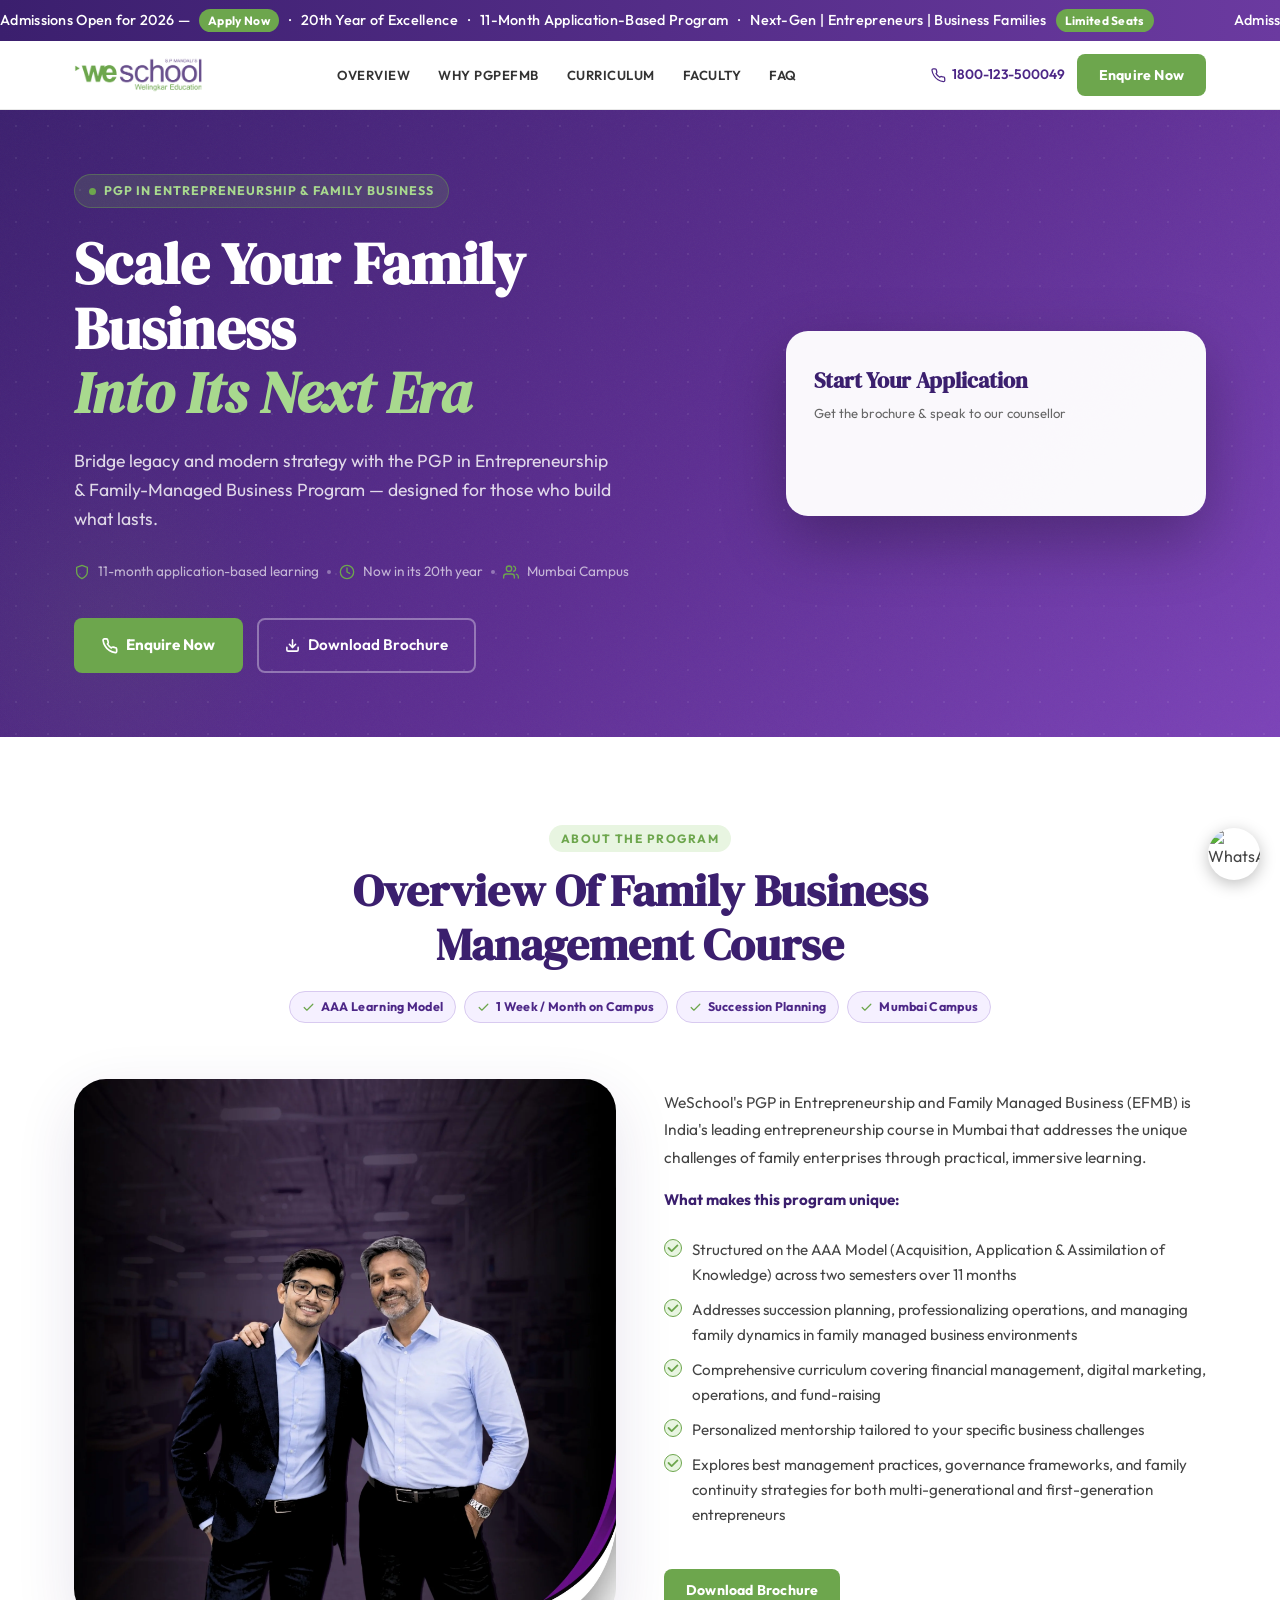
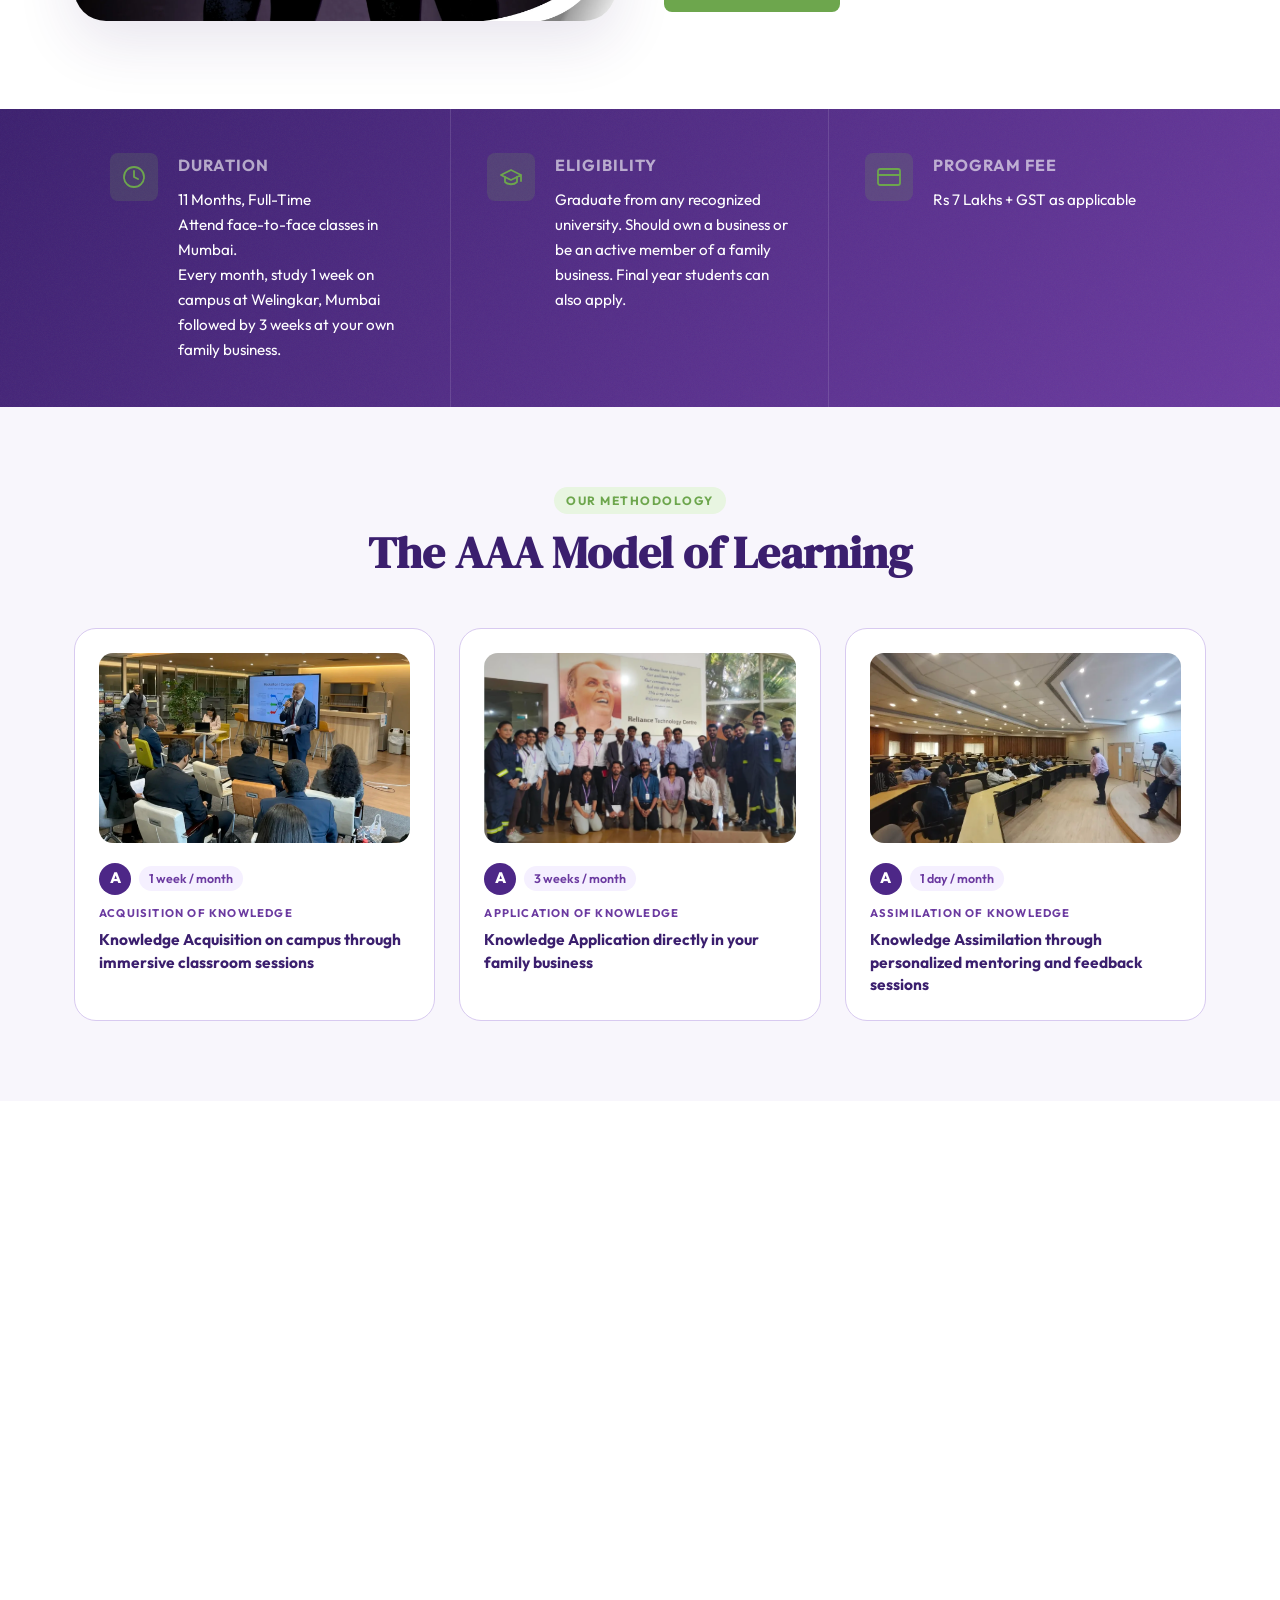
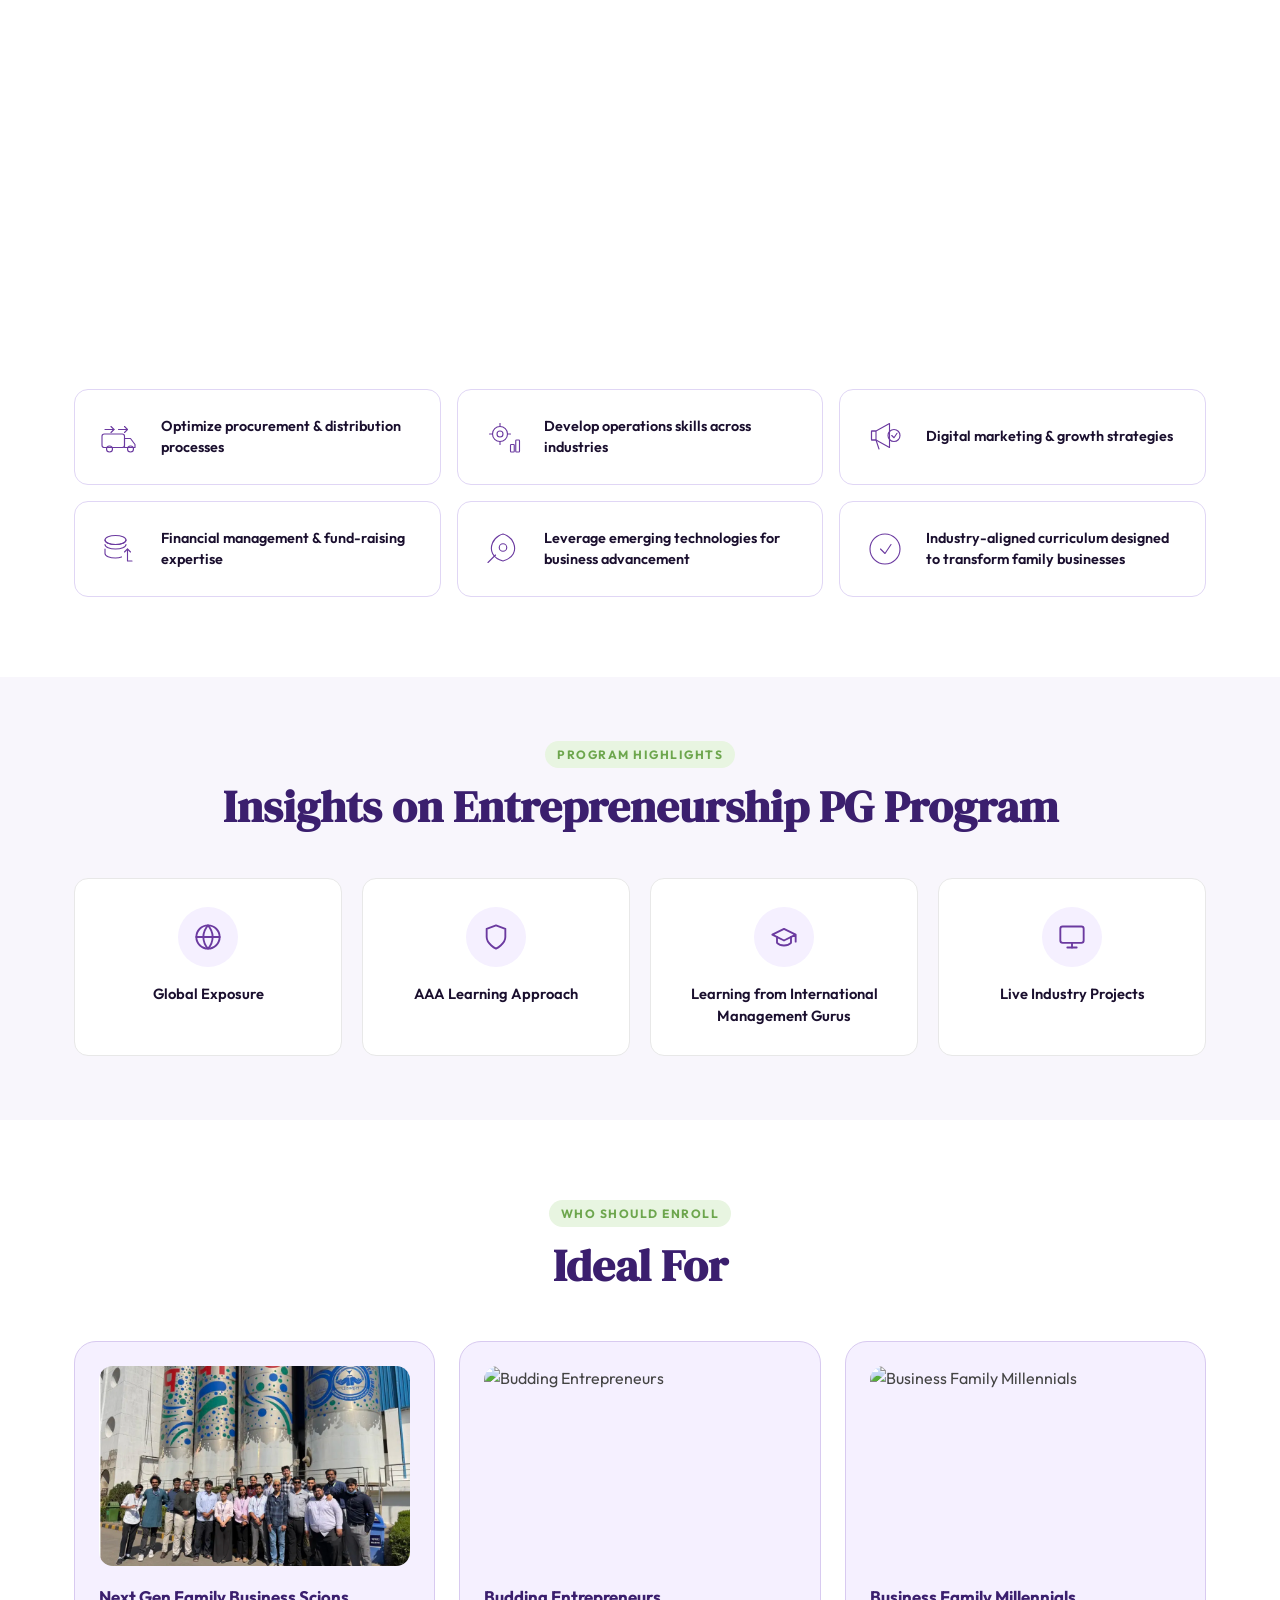
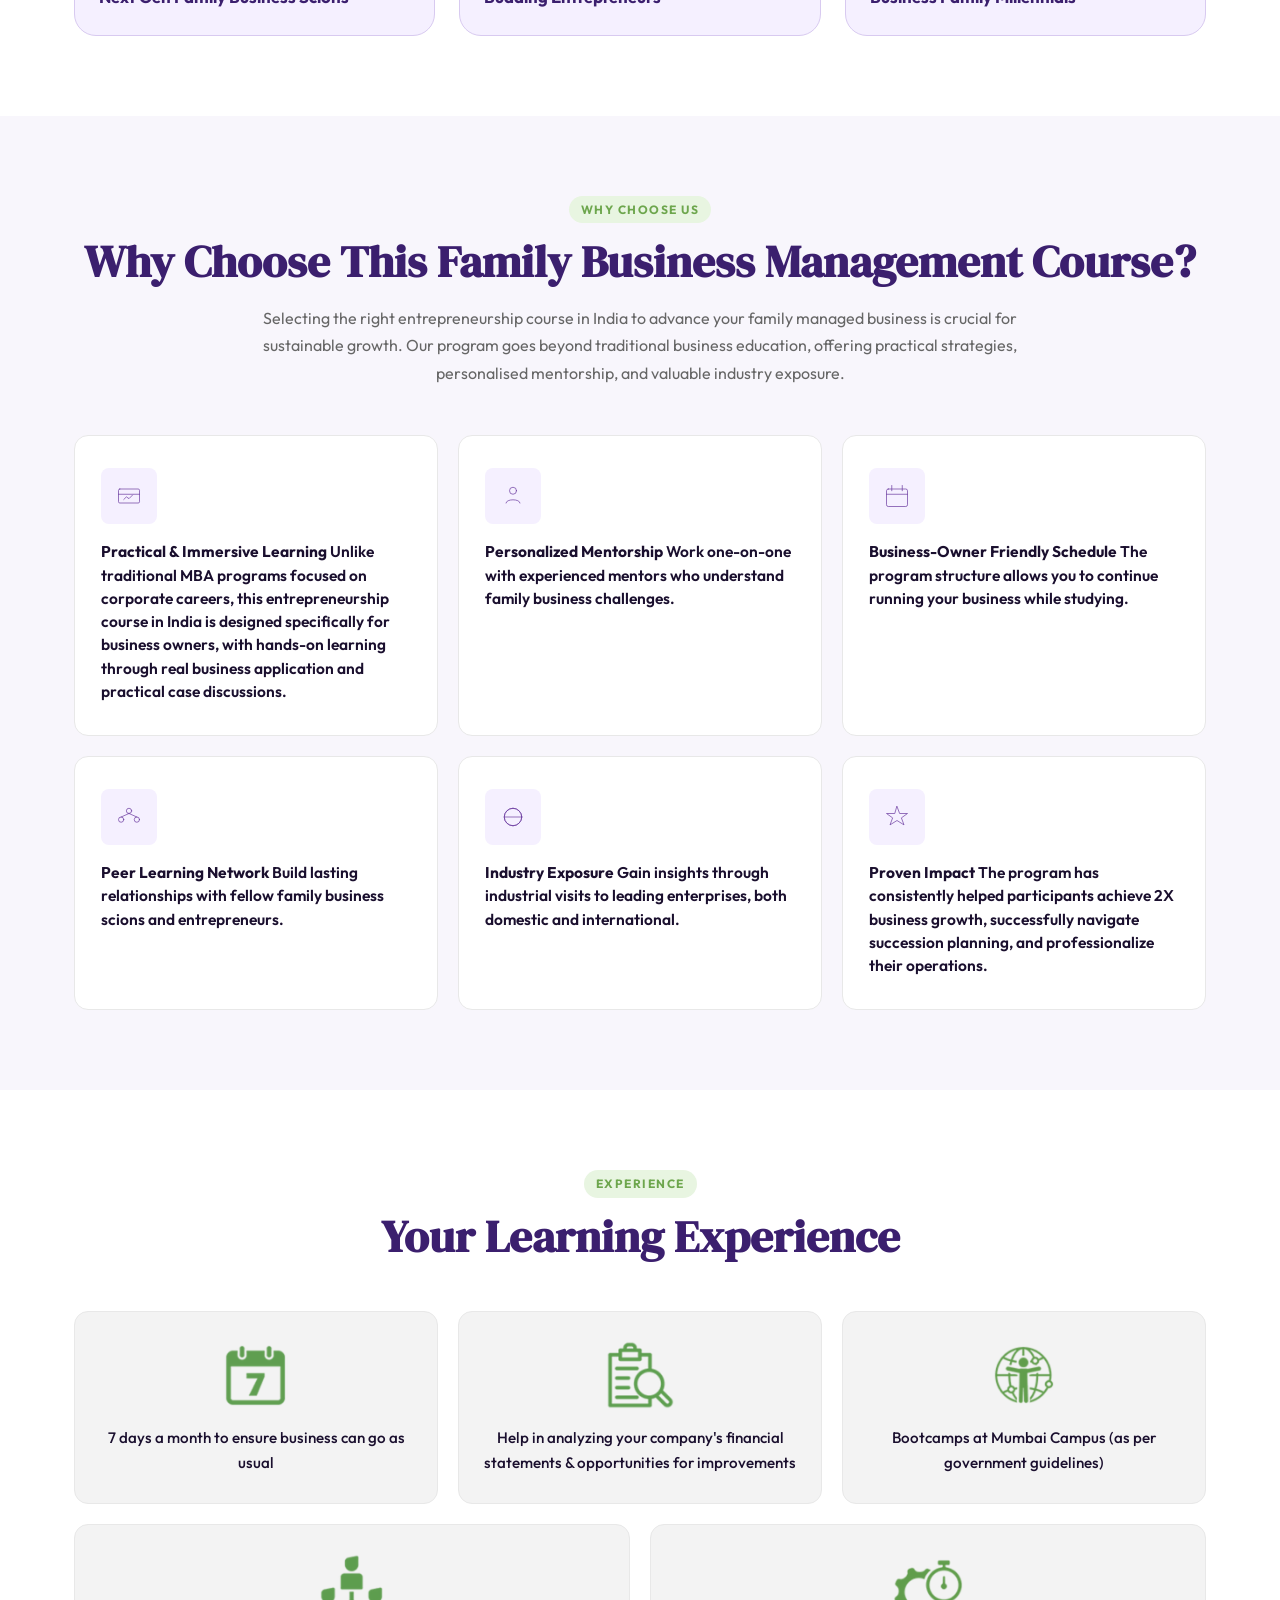
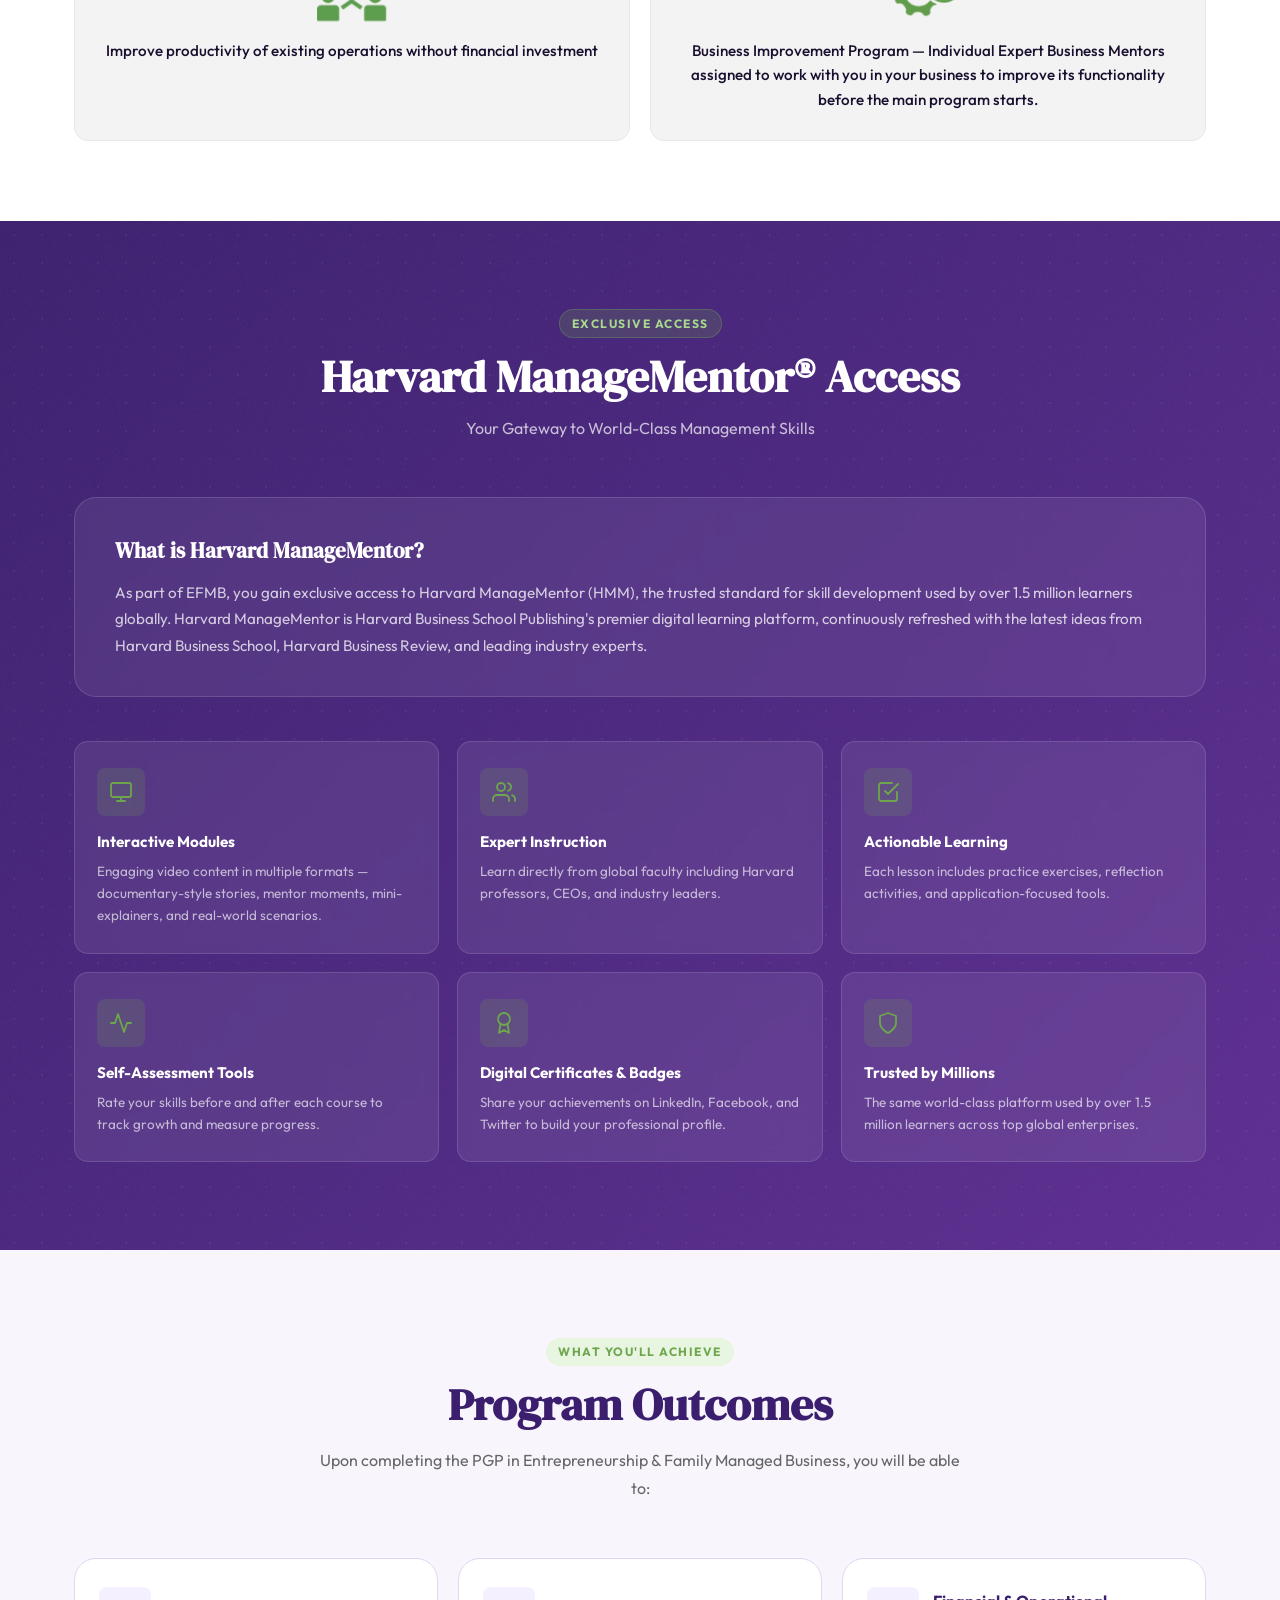
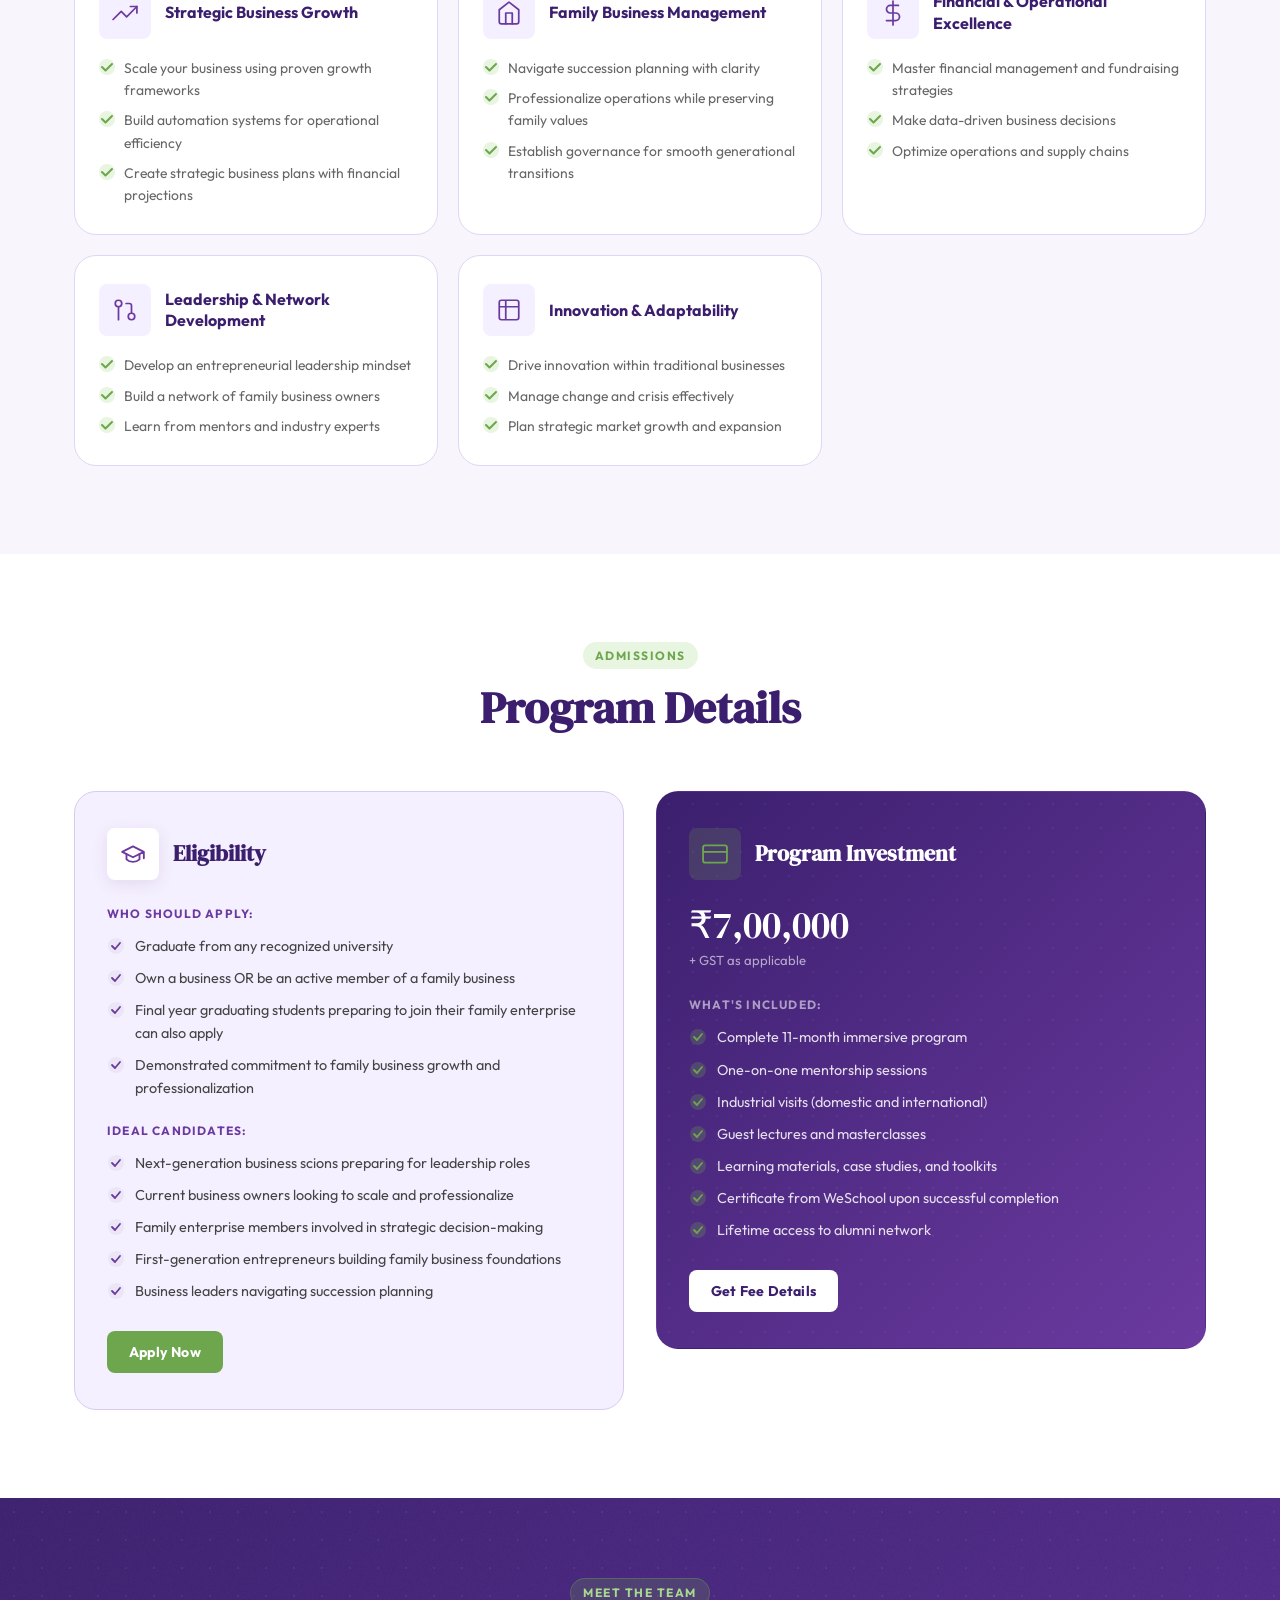
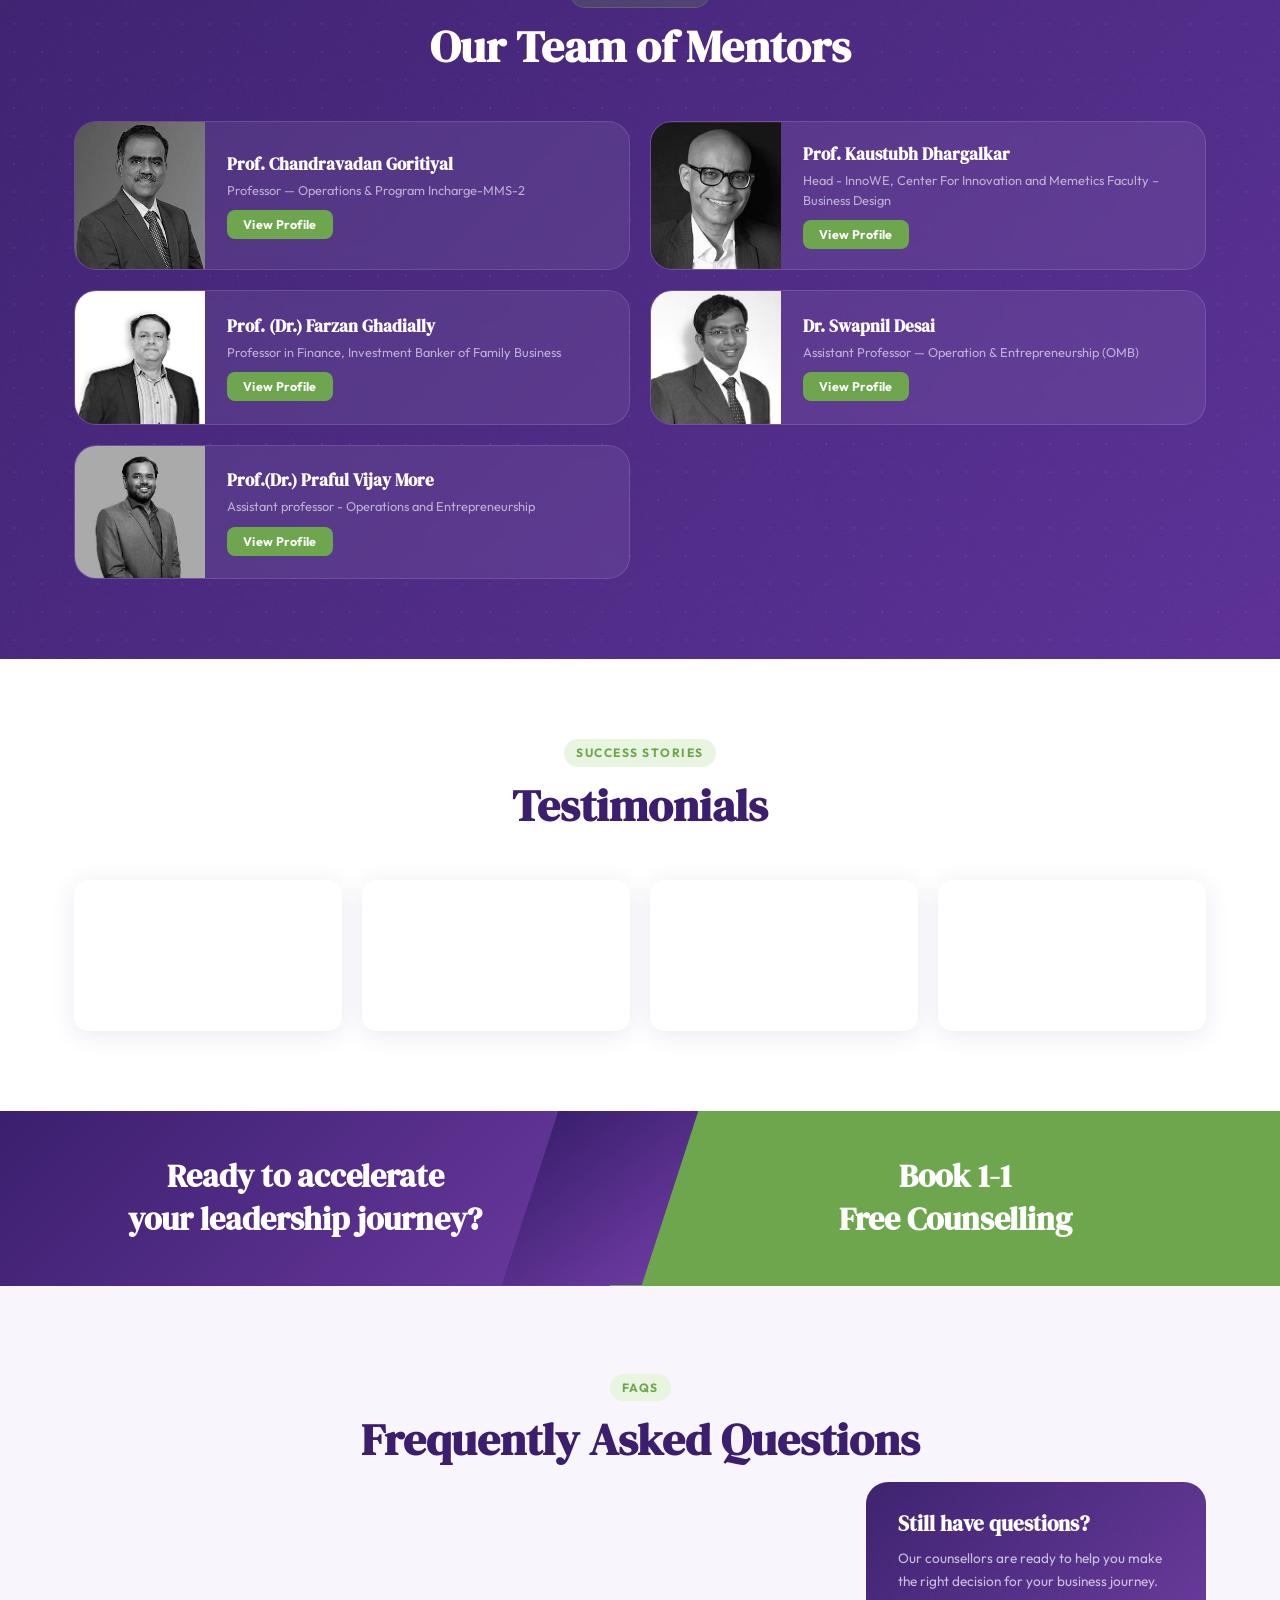
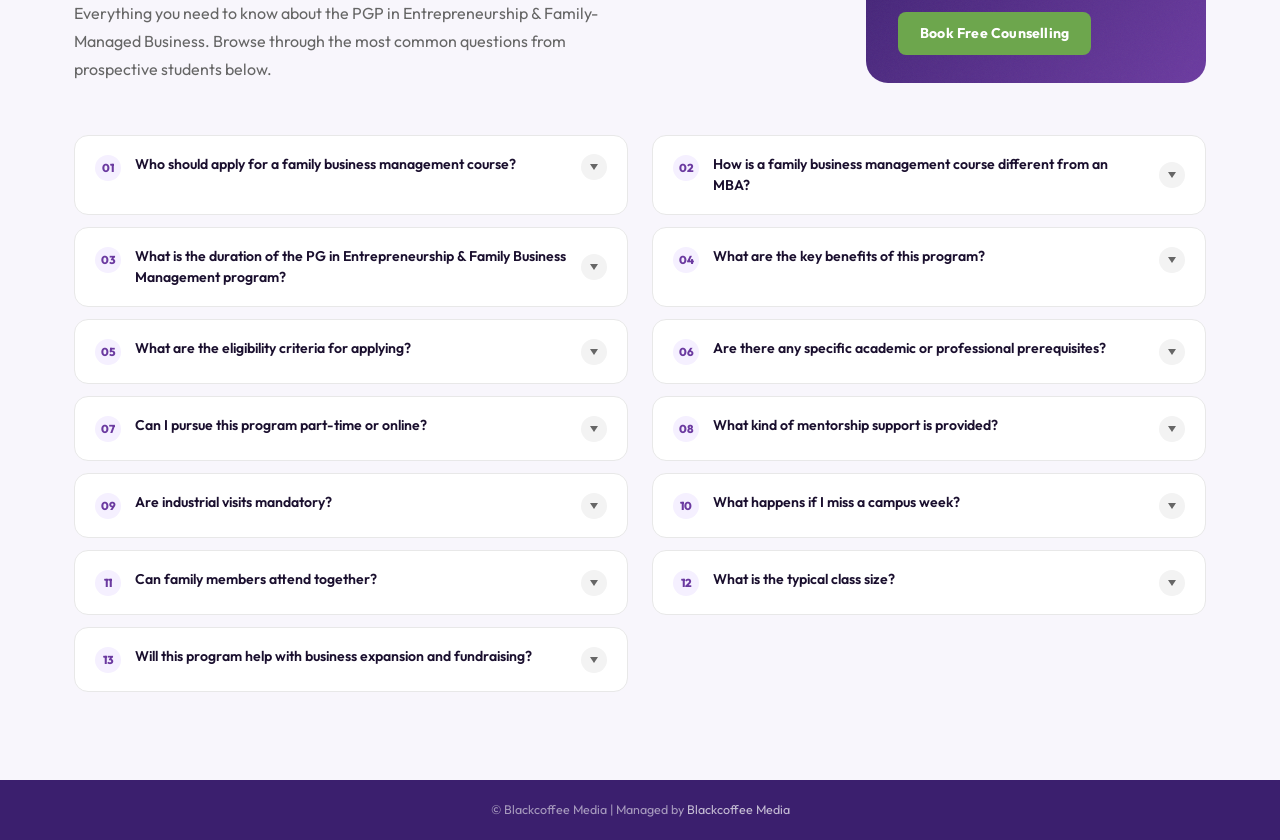
==== commit 9ffc5a10: "done" ====
--- a/index4.html
+++ b/index4.html
@@ -1370,6 +1370,14 @@
       <h2 class="section-title" style="text-align:center;">Our Team of Mentors</h2>
     </div>
     <div class="faculty-grid">
+        <div class="faculty-card-h reveal reveal-delay-1">
+        <div class="faculty-photo"><img src="images/Chandra.jpg" alt="Prof. Chandravadan Goritiyal" loading="lazy"></div>
+        <div class="faculty-info">
+          <h4>Prof. Chandravadan Goritiyal</h4>
+          <p>Professor — Operations &amp; Program Incharge-MMS-2</p>
+          <button class="btn-view-more" onclick="openModal('chandraModal')">View Profile</button>
+        </div>
+      </div>
       <div class="faculty-card-h reveal">
         <div class="faculty-photo"><img src="images/Kaustubh.jpg" alt="Prof. Kaustubh Dhargalkar" loading="lazy"></div>
         <div class="faculty-info">
@@ -1394,21 +1402,13 @@
           <button class="btn-view-more" onclick="openModal('swapnilModal')">View Profile</button>
         </div>
       </div>
-      <div class="faculty-card-h reveal reveal-delay-1">
-        <div class="faculty-photo"><img src="images/Chandra.jpg" alt="Prof. Chandravadan Goritiyal" loading="lazy"></div>
-        <div class="faculty-info">
-          <h4>Prof. Chandravadan Goritiyal</h4>
-          <p>Professor — Operations &amp; Program Incharge-MMS-2</p>
-          <button class="btn-view-more" onclick="openModal('chandraModal')">View Profile</button>
-        </div>
-      </div>
       <!-- NEW FACULTY CARD — replace content when ready -->
       <div class="faculty-card-h reveal">
-        <div class="faculty-photo"><img src="images/faculty-new.jpg" alt="New Faculty Member" loading="lazy"></div>
+        <div class="faculty-photo"><img src="images/Prof.Vijay_More.png" alt="New Faculty Member" loading="lazy"></div>
         <div class="faculty-info">
-          <h4>Prof. New Faculty Name</h4>
-          <p>Professor — Subject Area | Specialization</p>
-          <button class="btn-view-more" onclick="openModal('newFacultyModal')">View Profile</button>
+          <h4>Prof.(Dr.) Praful Vijay More</h4>
+          <p>Assistant professor - Operations and Entrepreneurship</p>
+          <button class="btn-view-more" onclick="openModal('vijayModal')">View Profile</button>
         </div>
       </div>
     </div>
@@ -1602,25 +1602,34 @@
   </div>
 </div>
 
-<!-- NEW FACULTY MODAL — replace content when ready -->
-<div class="modal-overlay" id="newFacultyModal" onclick="closeModalOnBg(event, 'newFacultyModal')">
+<!-- NEW FACULTY MODAL — Prof. (Dr.) Praful Vijay More -->
+<div class="modal-overlay" id="vijayModal" onclick="closeModalOnBg(event, 'vijayModal')">
   <div class="modal-box">
-    <button class="modal-close" onclick="closeModal('newFacultyModal')">×</button>
-    <h4>Prof. New Faculty Name</h4>
-    <span class="modal-role">Professor — Subject Area | Specialization</span>
+    <button class="modal-close" onclick="closeModal('vijayModal')">×</button>
+
+    <h4>Prof. (Dr.) Praful Vijay More</h4>
+    <span class="modal-role">Assistant Professor — Operations and Entrepreneurship</span>
+
     <strong>Education</strong>
     <ul>
-      <li>Degree — University Name, Year</li>
-      <li>Degree — University Name, Year</li>
+      <li>Ph.D.</li>
+      <li>PMP</li>
+      <li>MMS</li>
+      <li>BE (Chemical)</li>
     </ul>
+
     <strong>Teaching Experience</strong>
     <ul>
-      <li>X years teaching Subject at Institution</li>
+      <li>8+ years teaching at B-Schools like ITM (Kharghar), K. J. Somaiya Institute of Management, SP Jain Institute of Management, NMIMS University.</li>
+      <li>Areas of academic proficiency include Operations Research, Operations Management, Lean Six Sigma, and E-Business.</li>
     </ul>
+
     <strong>Industry Exposure</strong>
     <ul>
-      <li>Industry experience details here</li>
+      <li>4 years with an Engineering, Procurement and Construction company.</li>
+      <li>Presented papers at international conferences held across India.</li>
     </ul>
+
   </div>
 </div>
 
@@ -1751,15 +1760,17 @@
     });
 
     // form 
-    document.getElementById('spBookCallBtn').addEventListener('click', function() {
-    switchScreen('spScreenDontGo', 'spScreenForm');
-
-    var form = document.getElementById('ee-form-6');
-    var slot = document.getElementById('sp-form-slot');
-    if (form && slot && !slot.contains(form)) {
-        slot.appendChild(form);
-    }
-    });
+document.getElementById('spBookCallBtn').addEventListener('click', function() {
+  spClose();
+  var form = document.getElementById('ee-form-6');
+  if (form) {
+    setTimeout(function() {
+      form.scrollIntoView({ behavior: 'smooth', block: 'start' });
+      var firstInput = form.querySelector('input');
+      if (firstInput) firstInput.focus();
+    }, 300);
+  }
+});
 
 
     // "No thanks" skip
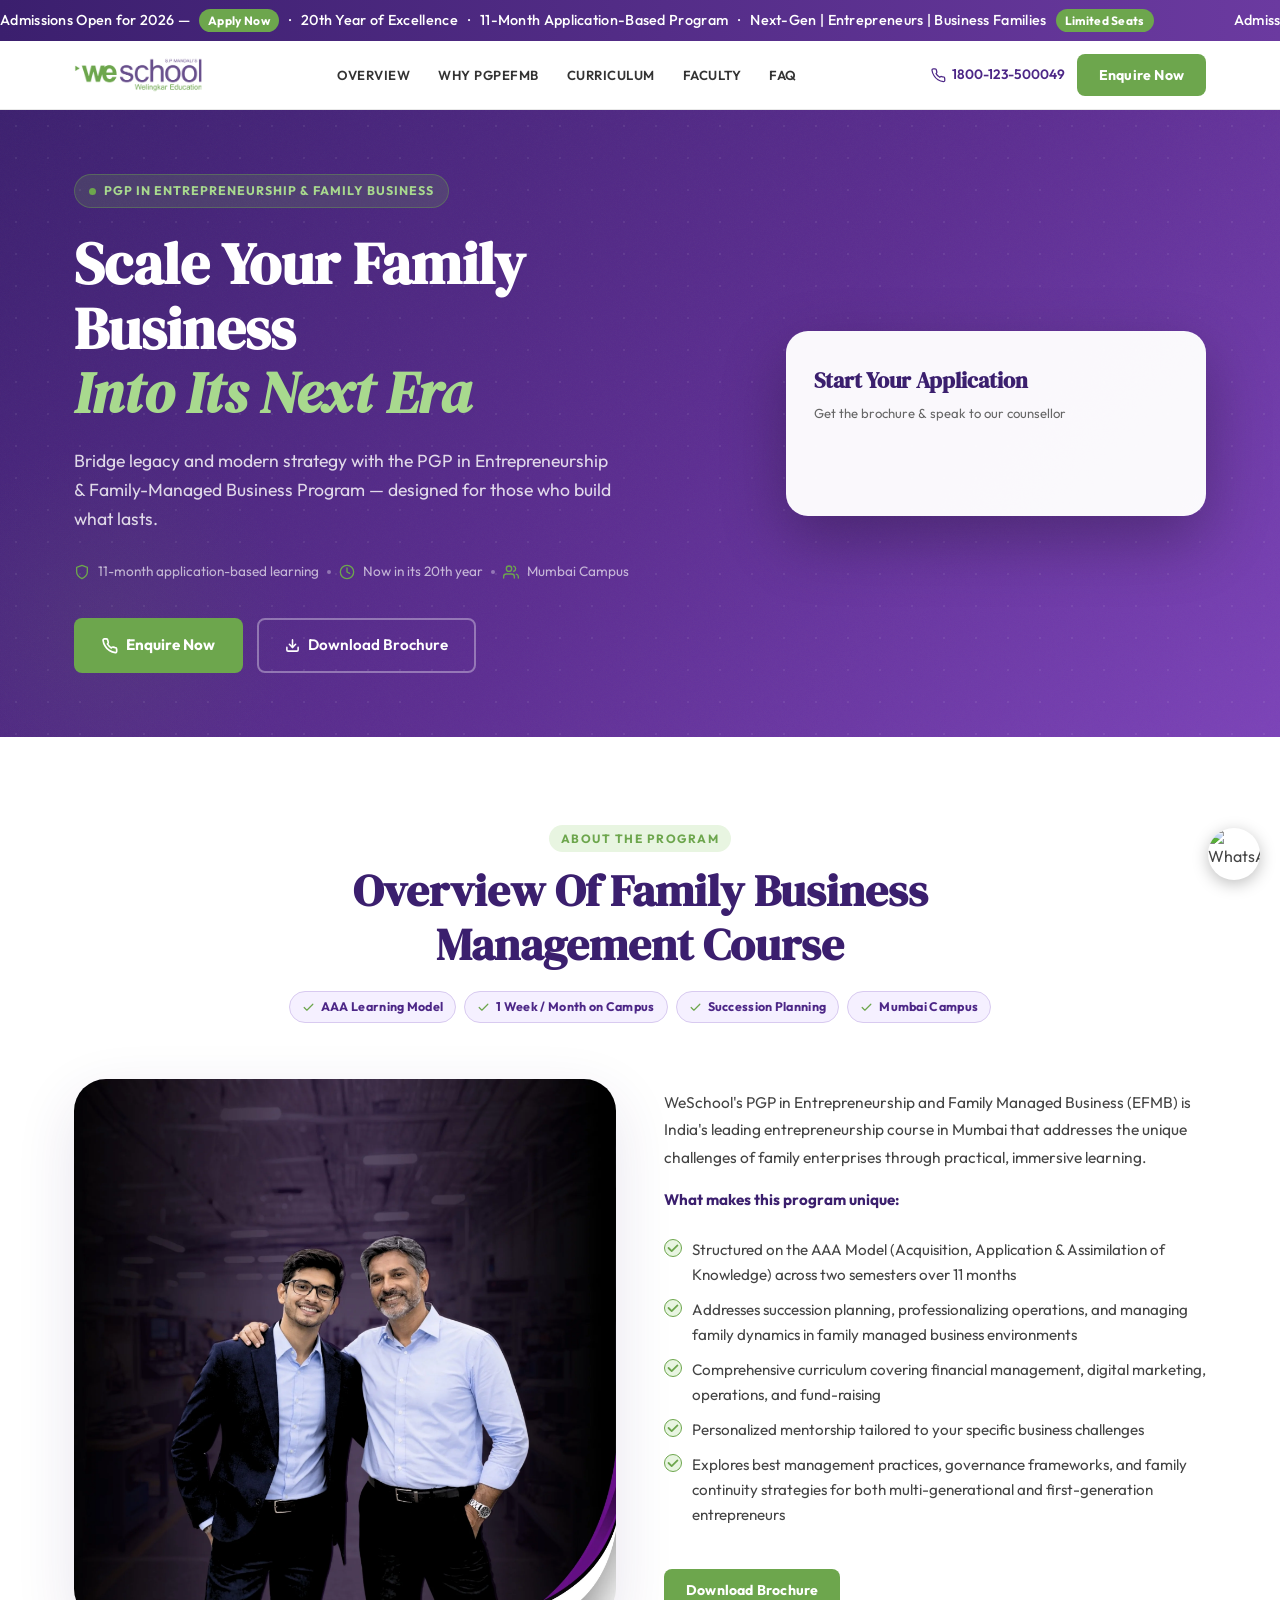
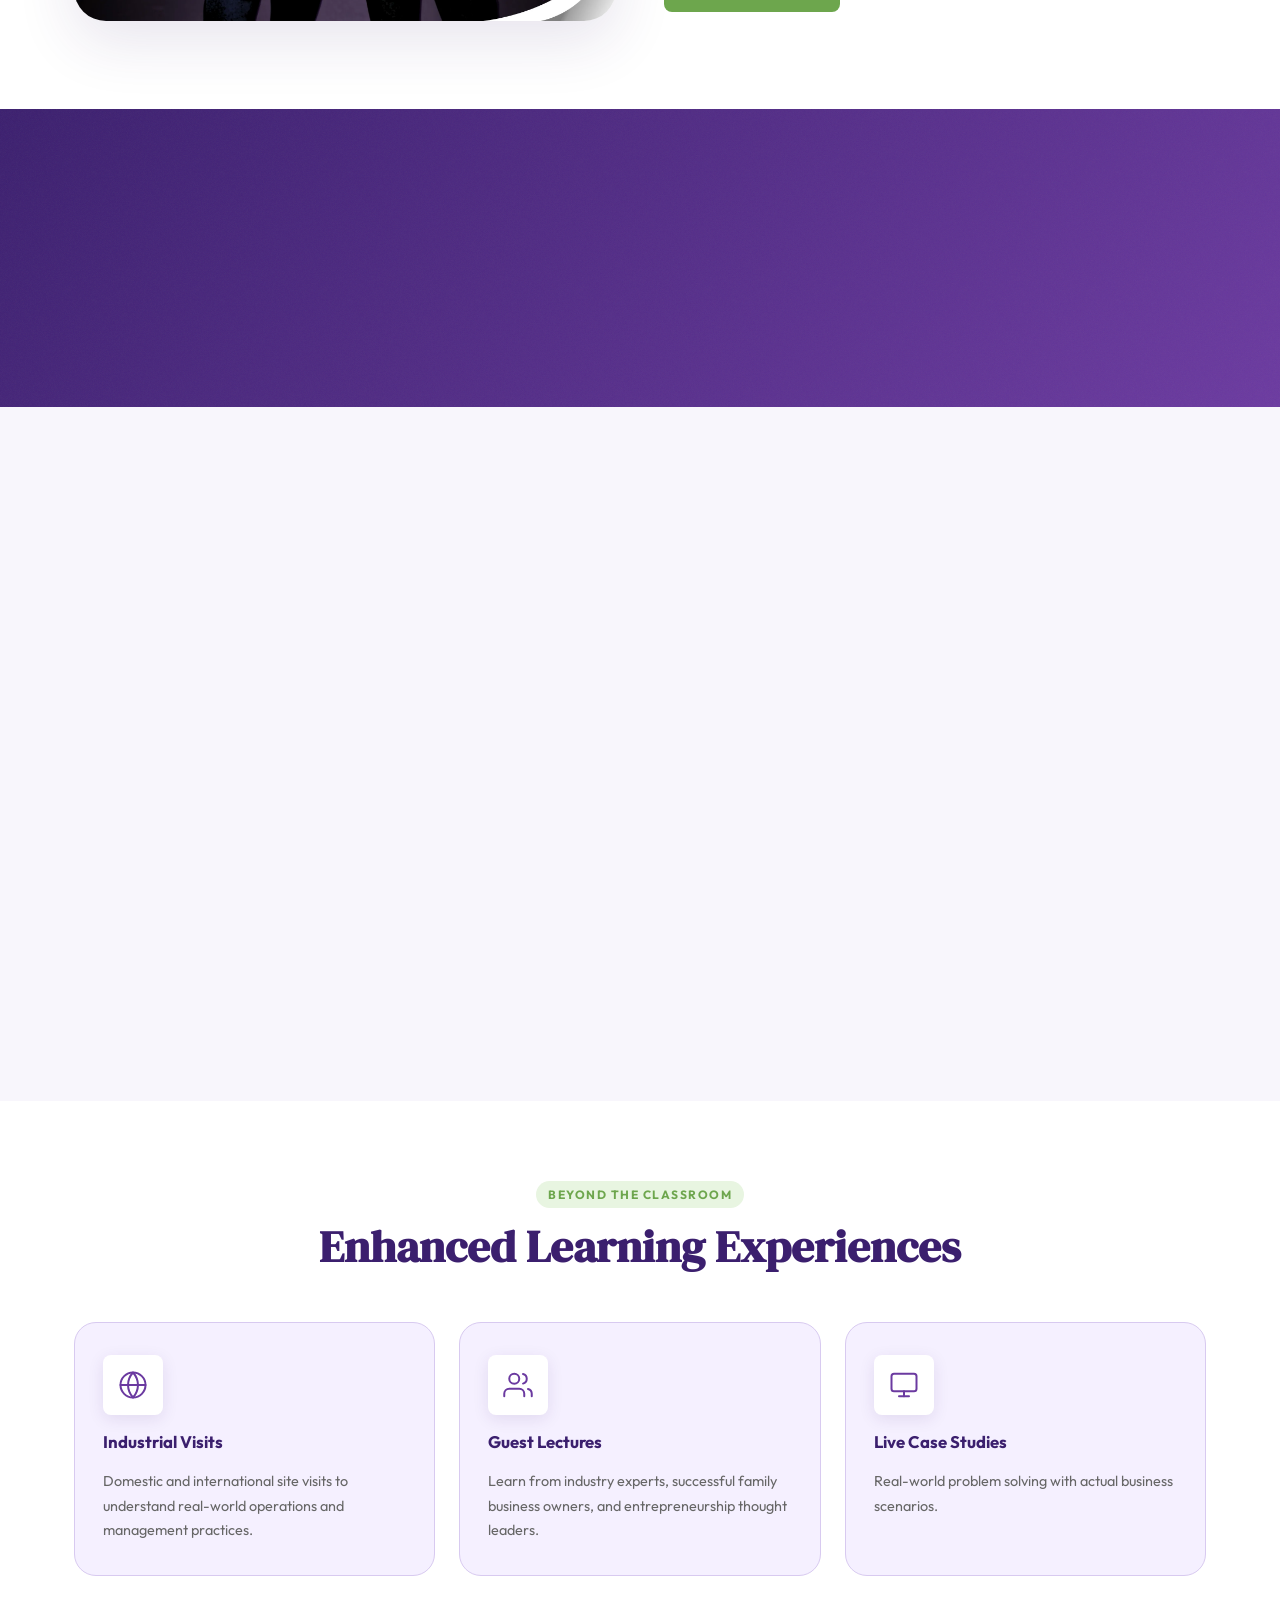
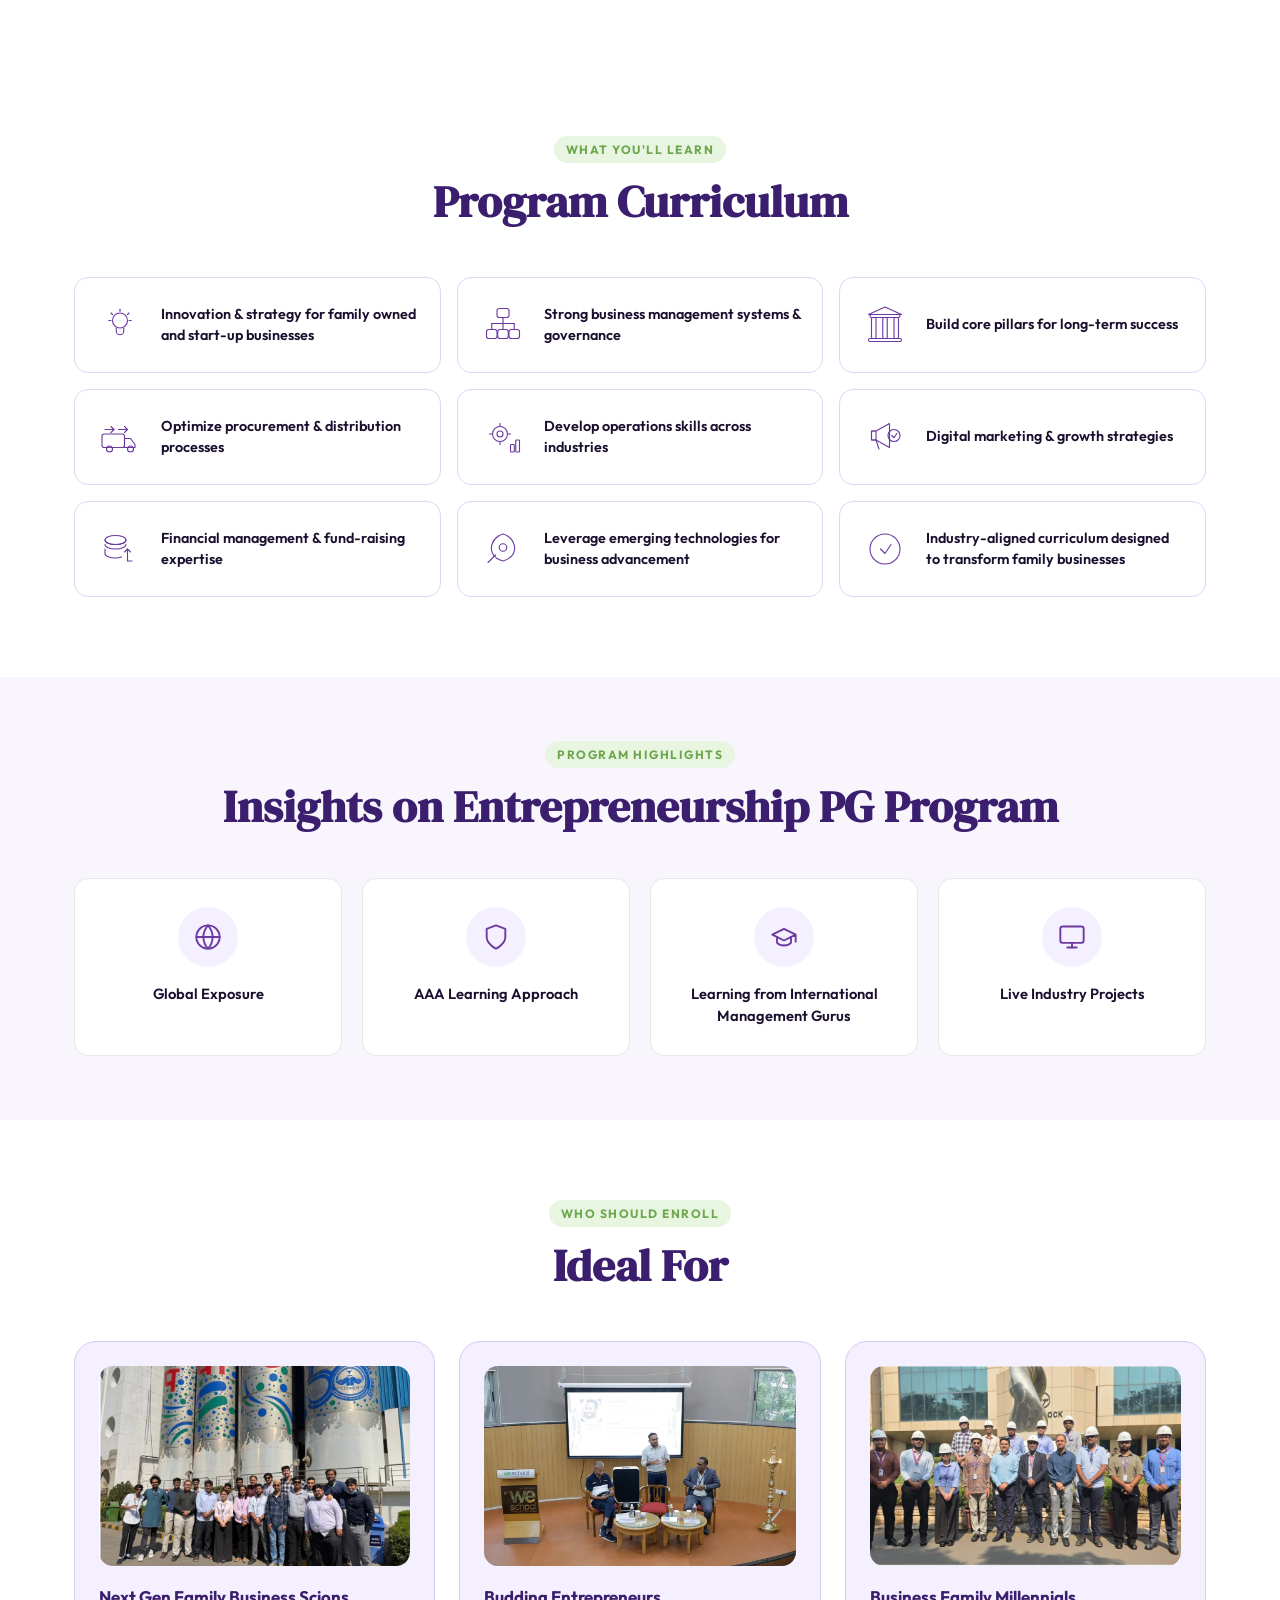
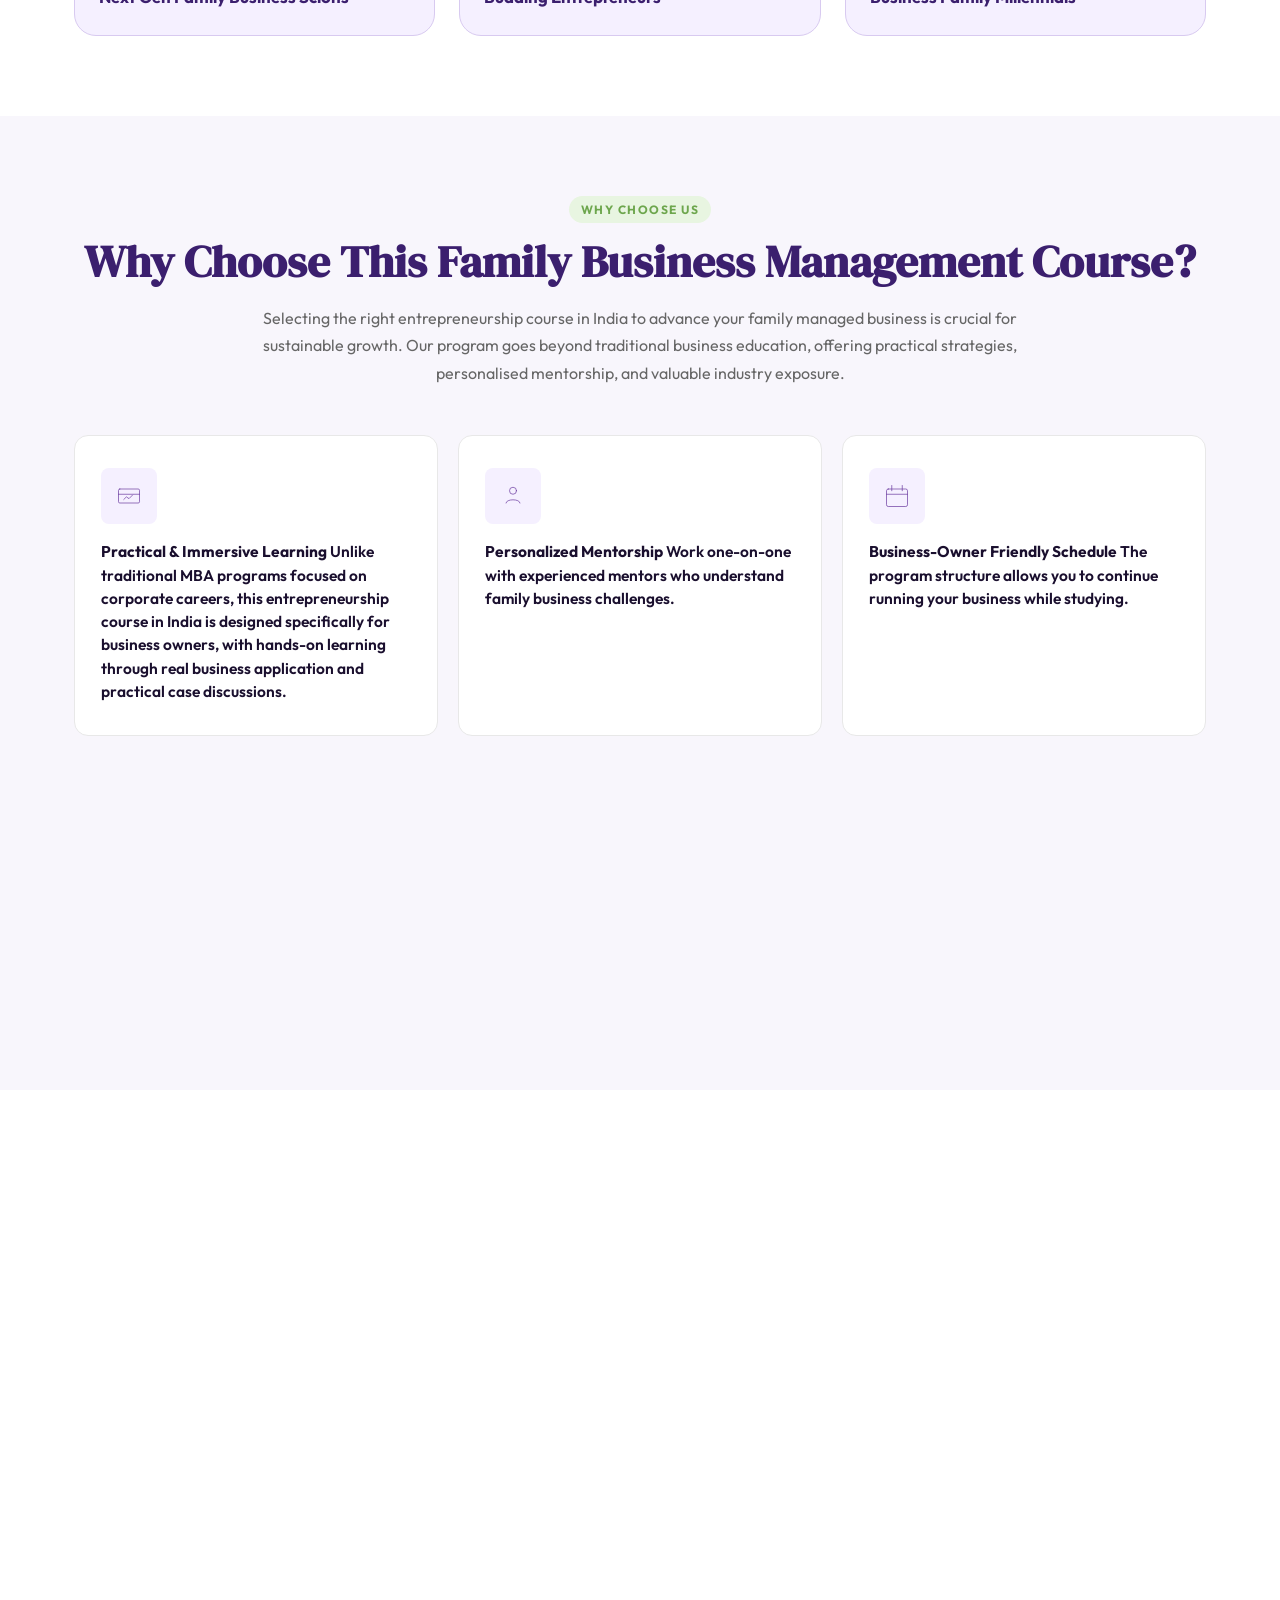
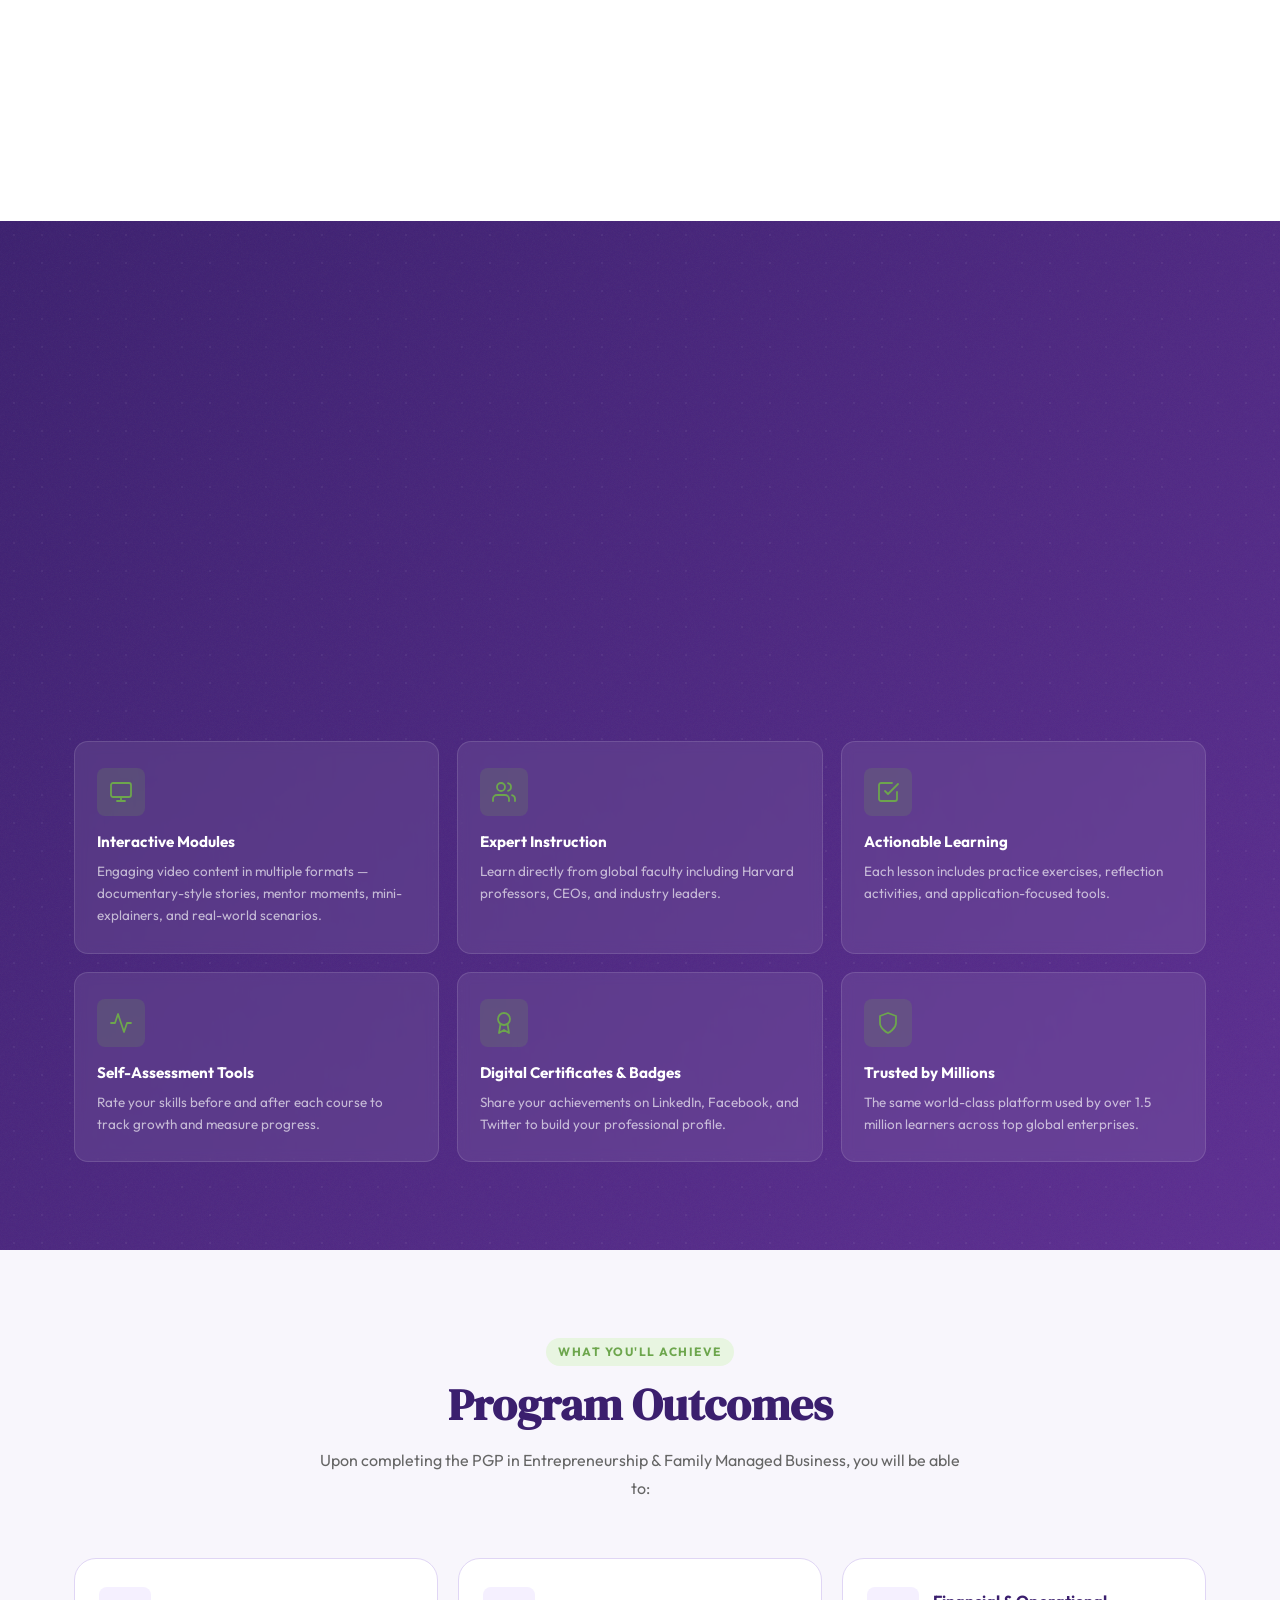
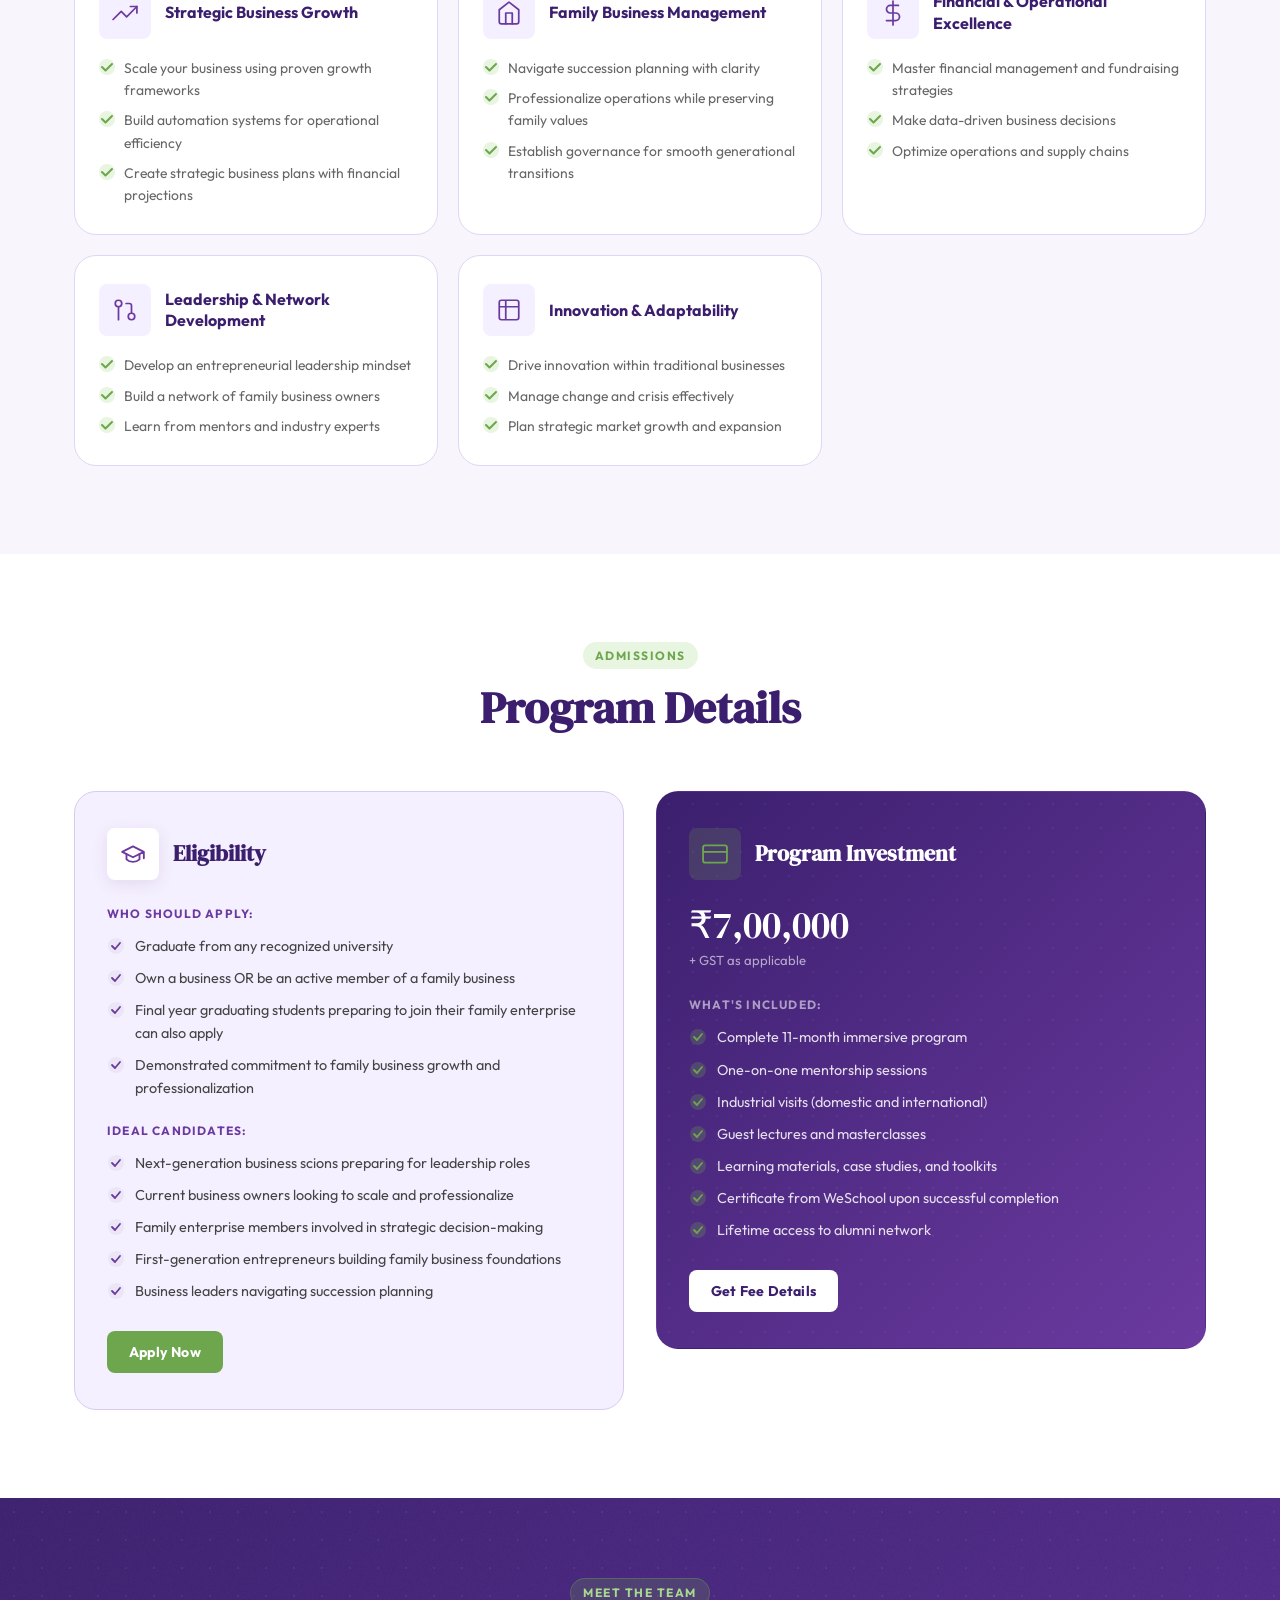
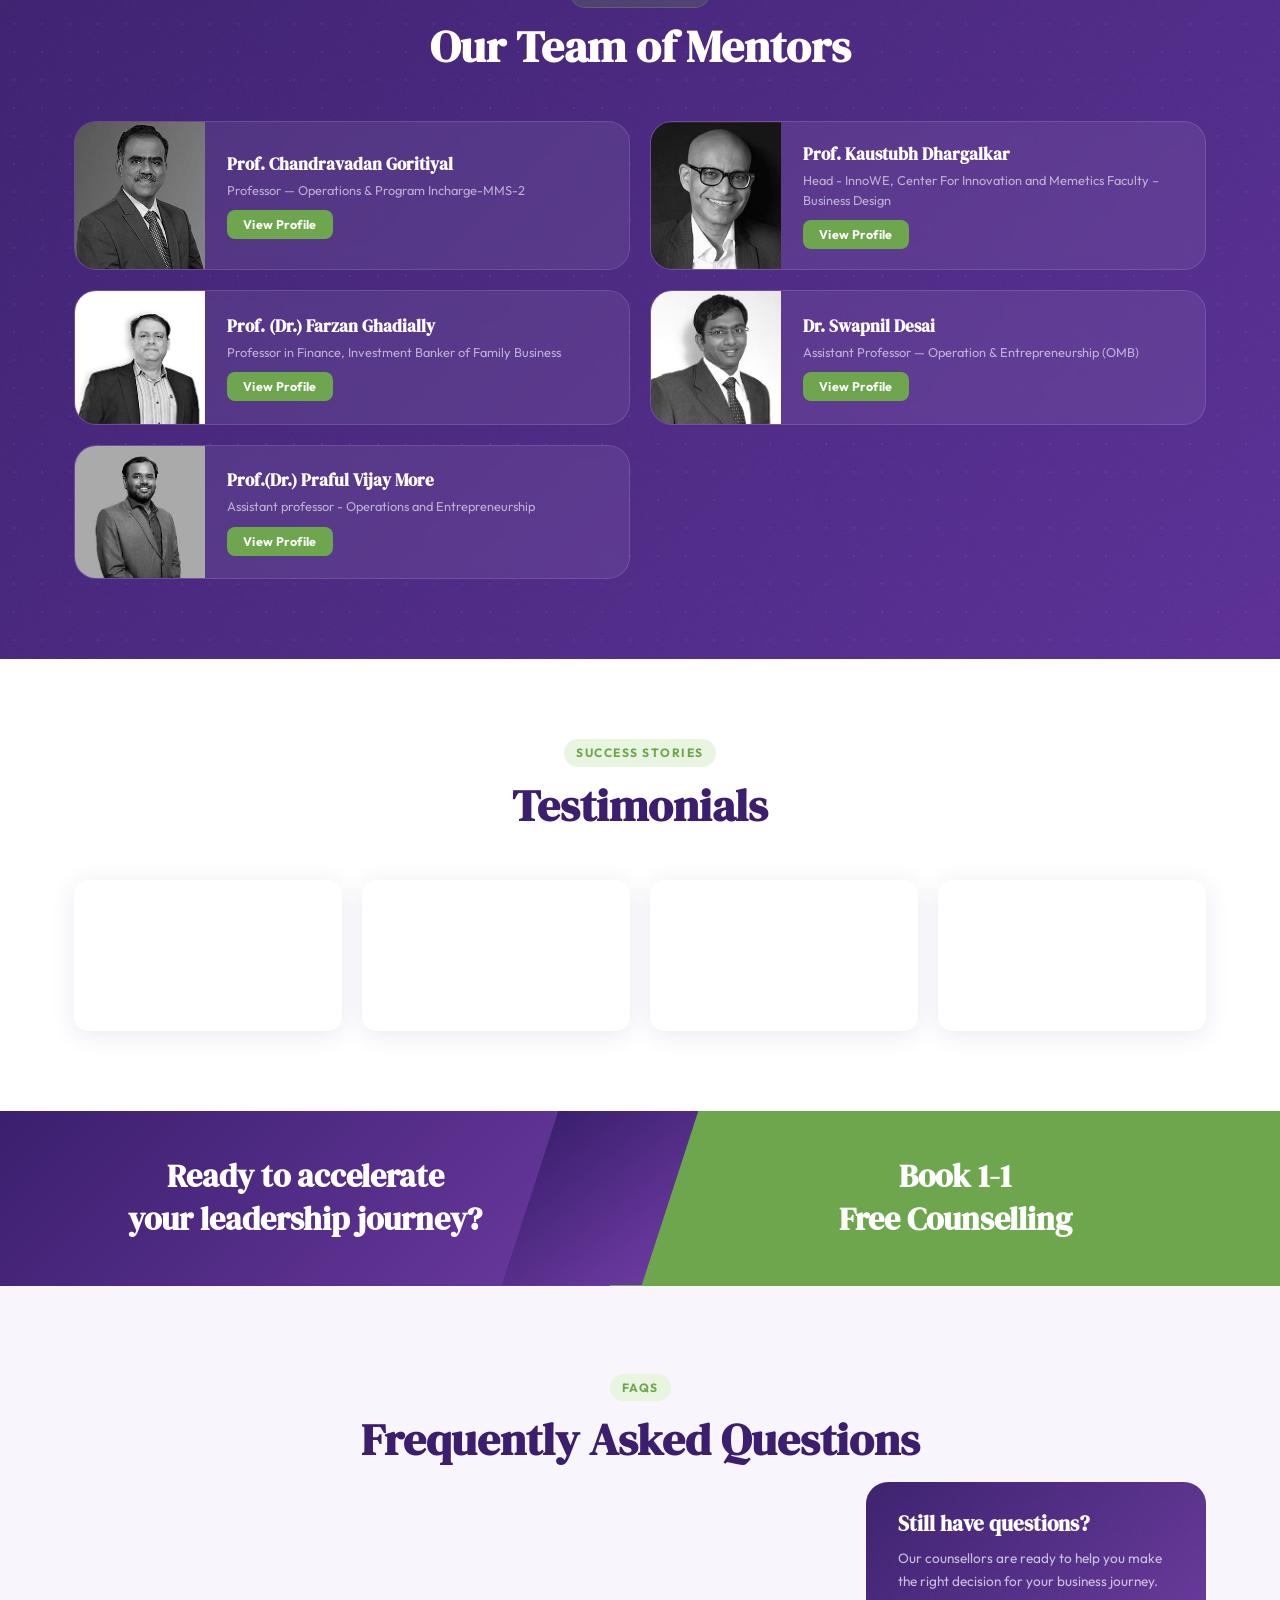
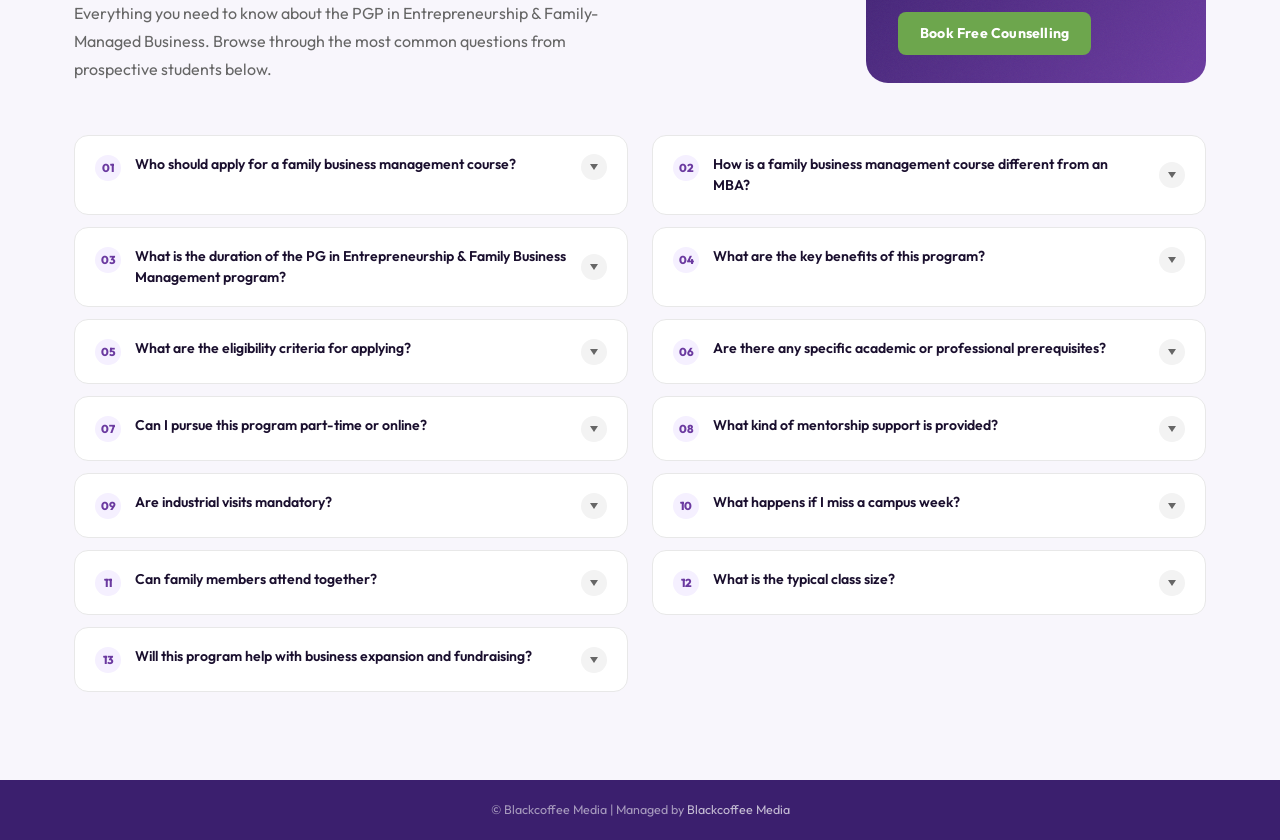
==== commit 764e93fa: "done" ====
--- a/index4.html
+++ b/index4.html
@@ -1108,11 +1108,11 @@
         <h3>Next Gen Family Business Scions</h3>
       </div>
       <div class="ideal-card reveal reveal-delay-1">
-        <img src="images/LPimages/Ideal2.webp" alt="Budding Entrepreneurs" class="ideal-card-img" loading="lazy">
+        <img src="images/LPimages/ideal2.webp" alt="Budding Entrepreneurs" class="ideal-card-img" loading="lazy">
         <h3>Budding Entrepreneurs</h3>
       </div>
       <div class="ideal-card reveal reveal-delay-2">
-        <img src="images/LPimages/Ideal3.webp" alt="Business Family Millennials" class="ideal-card-img" loading="lazy">
+        <img src="images/LPimages/ideal3.webp" alt="Business Family Millennials" class="ideal-card-img" loading="lazy">
         <h3>Business Family Millennials</h3>
       </div>
     </div>
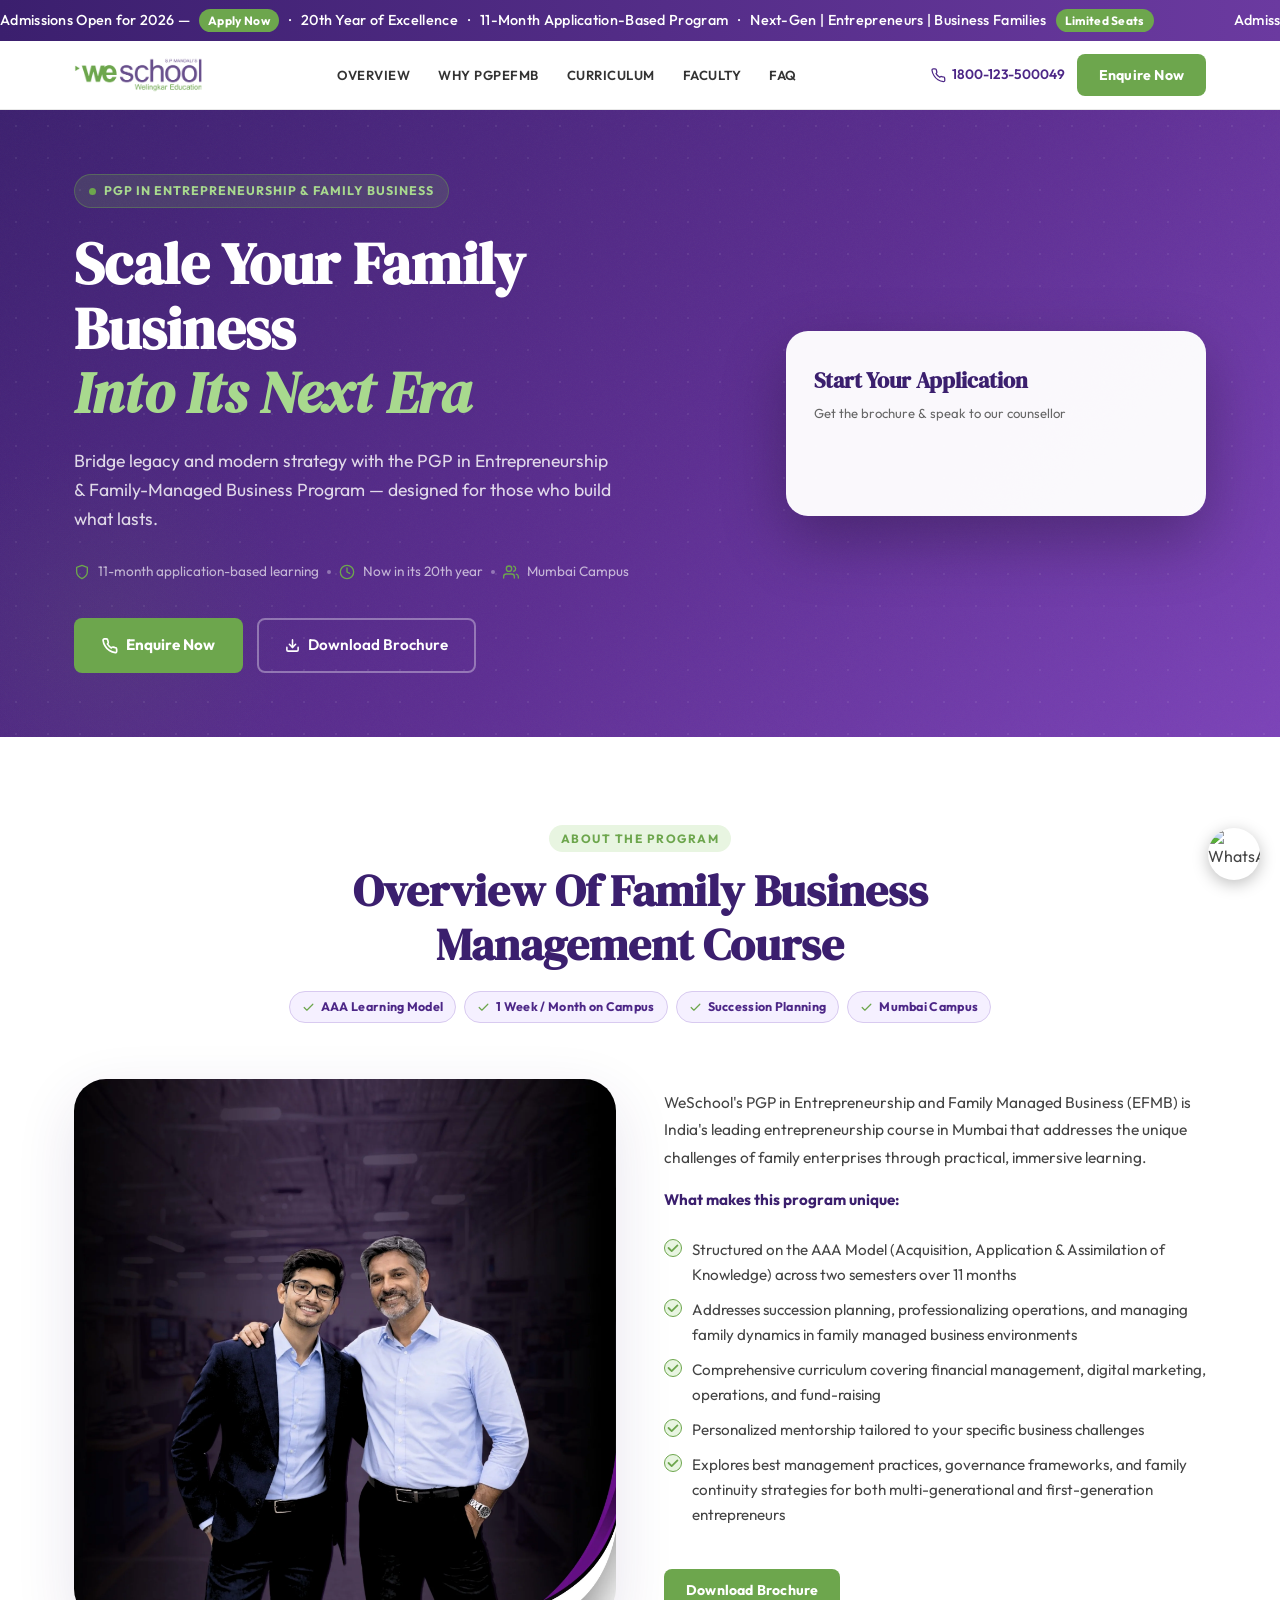
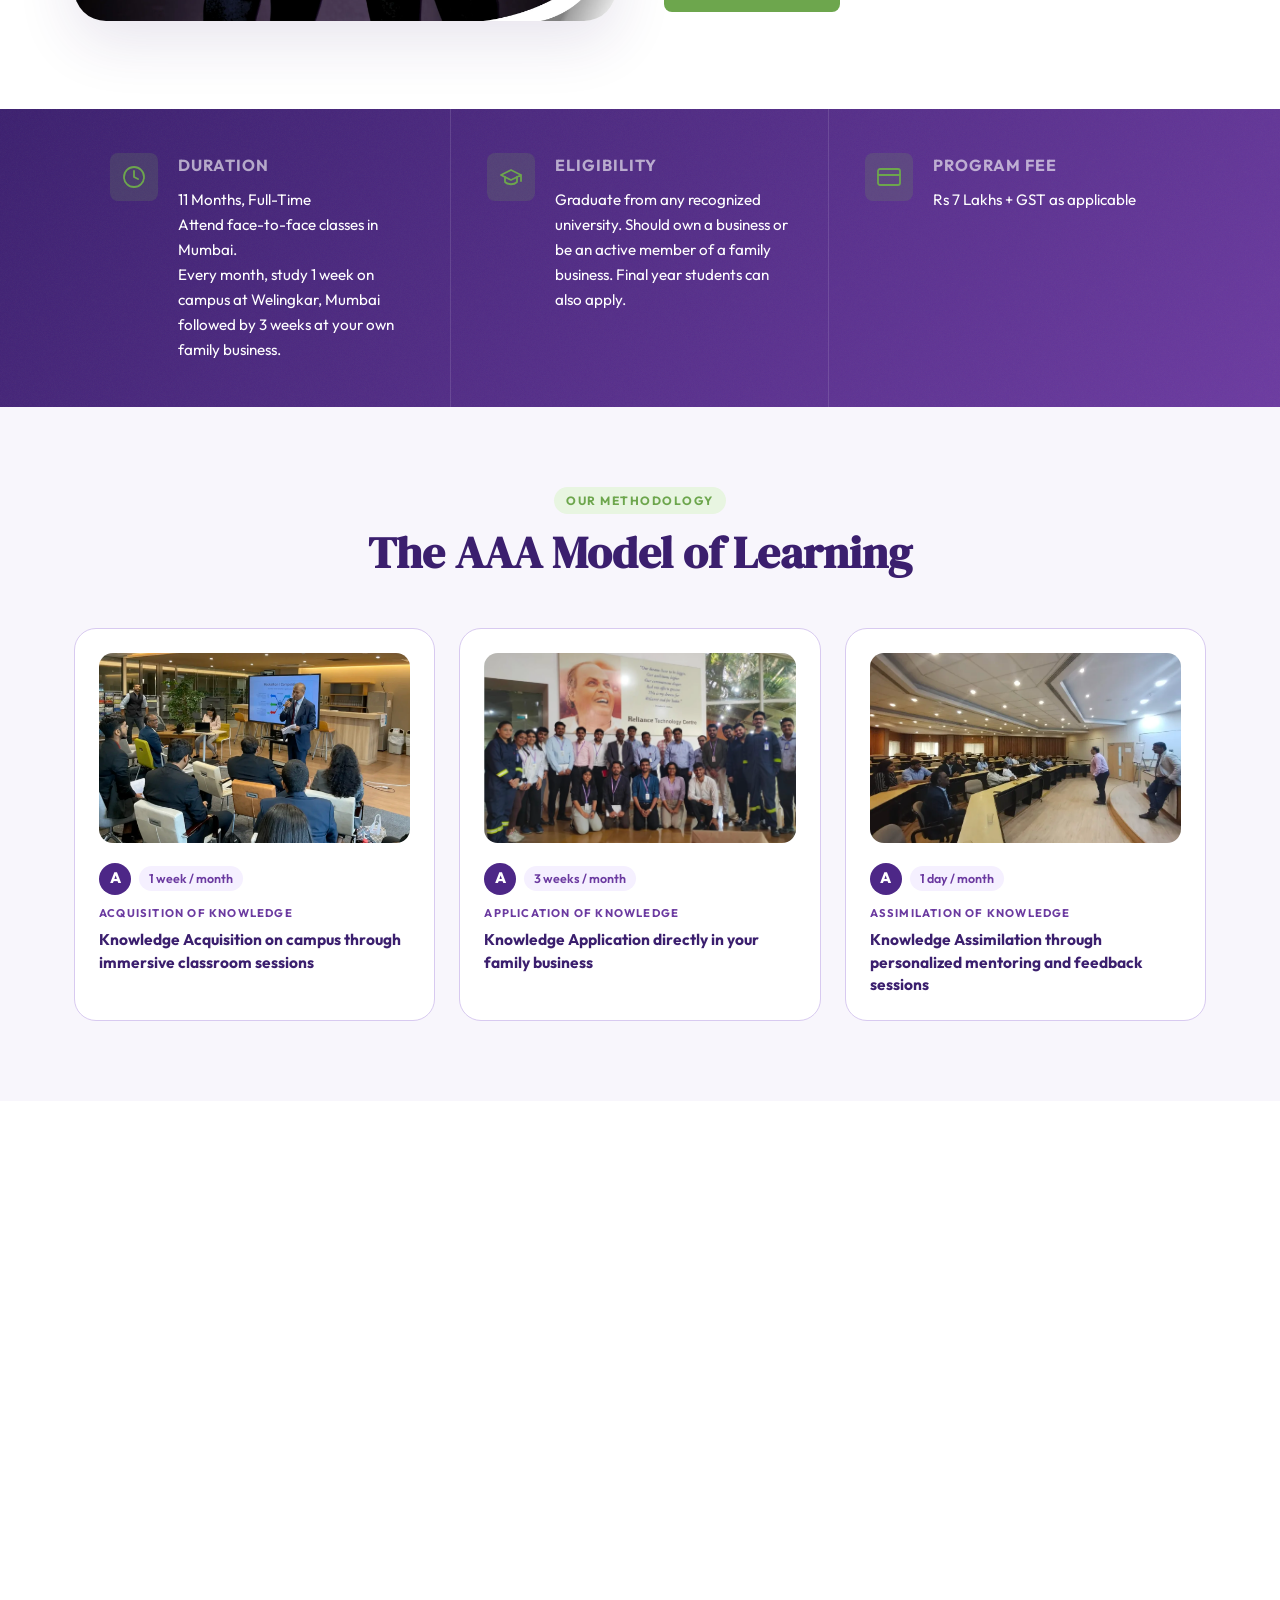
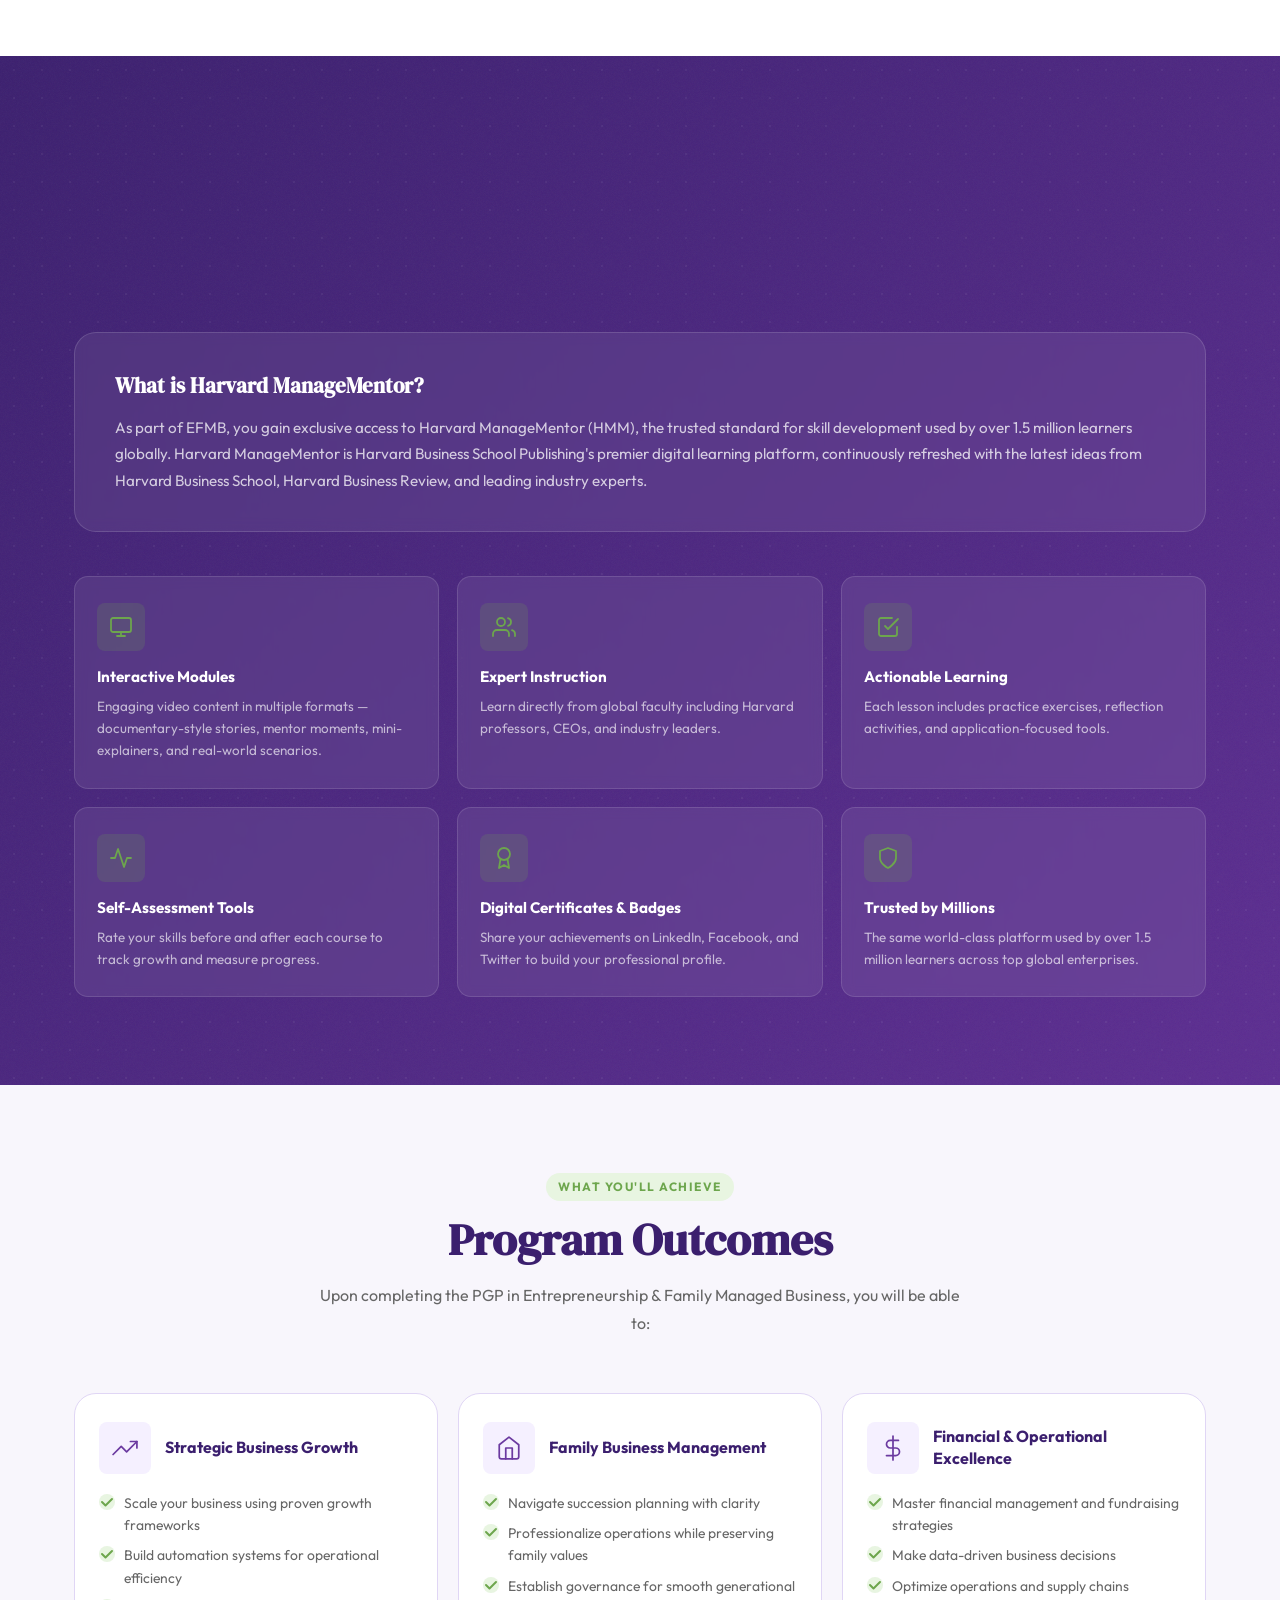
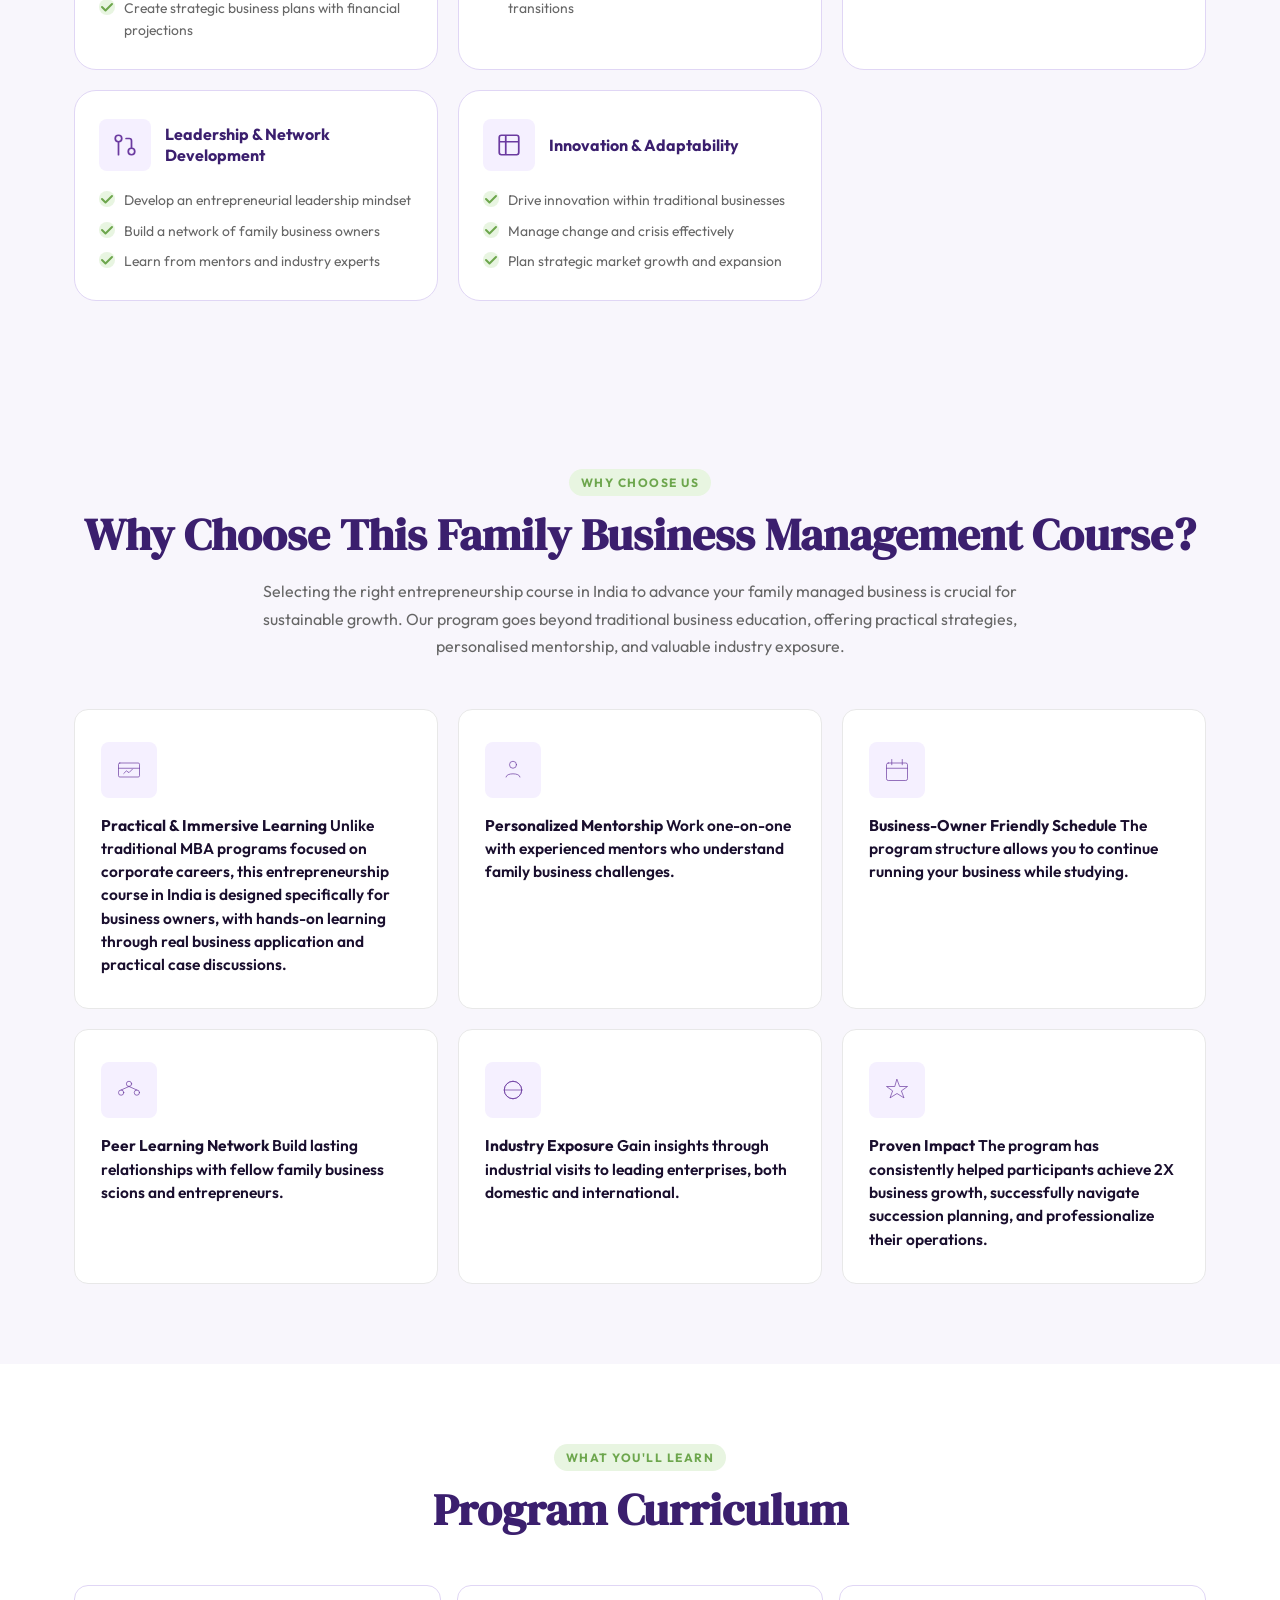
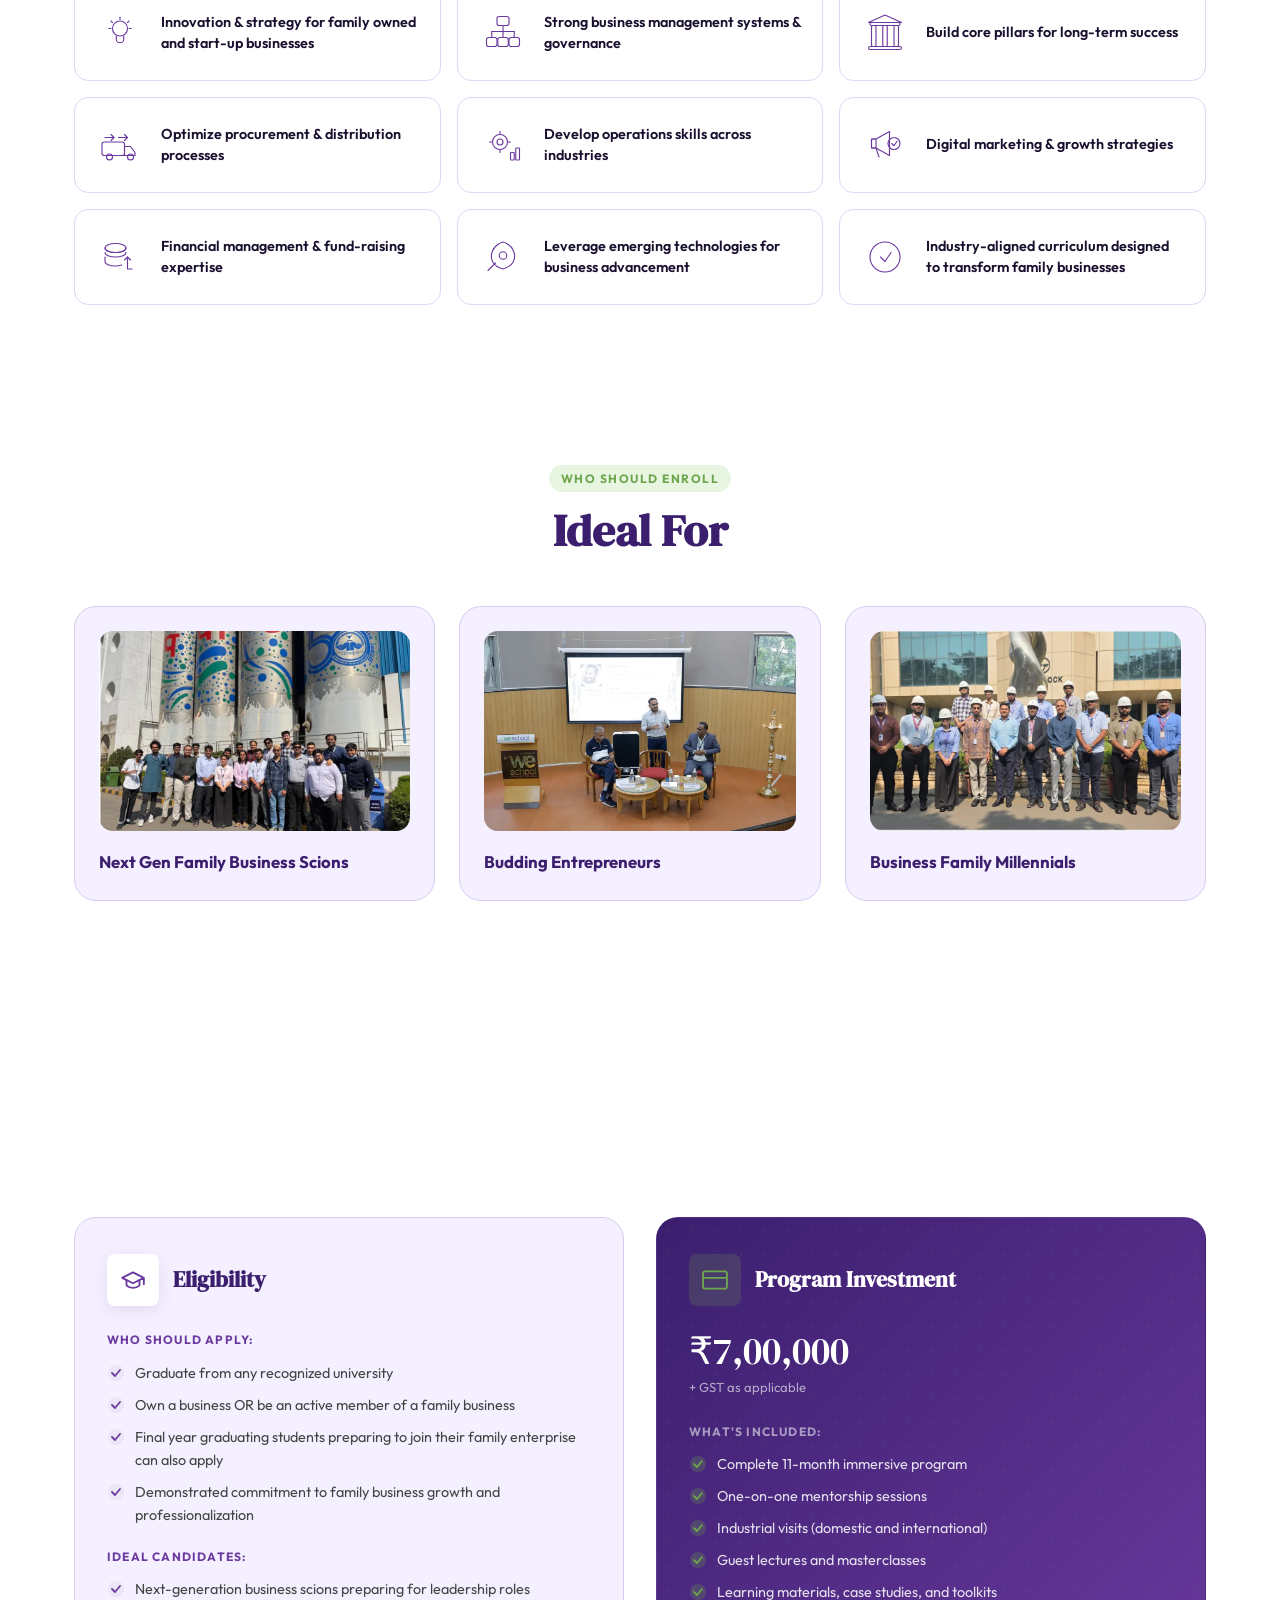
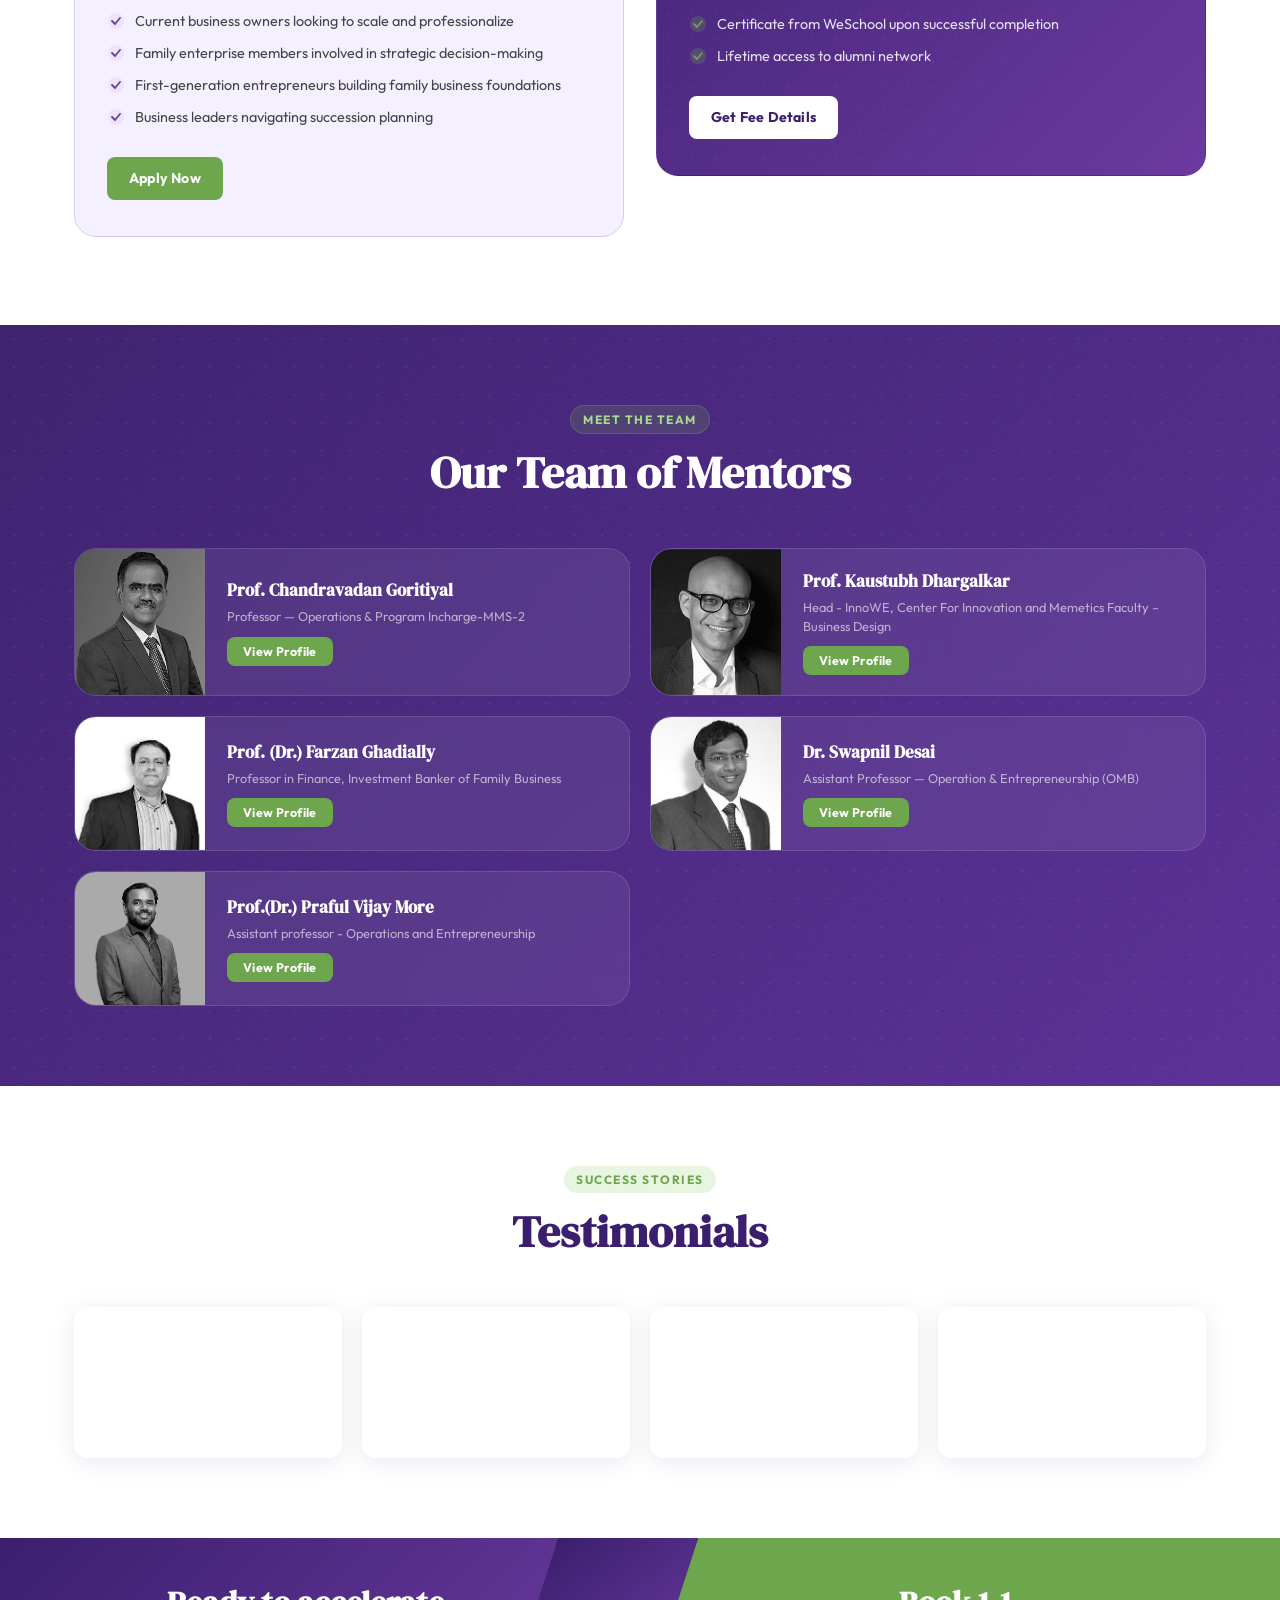
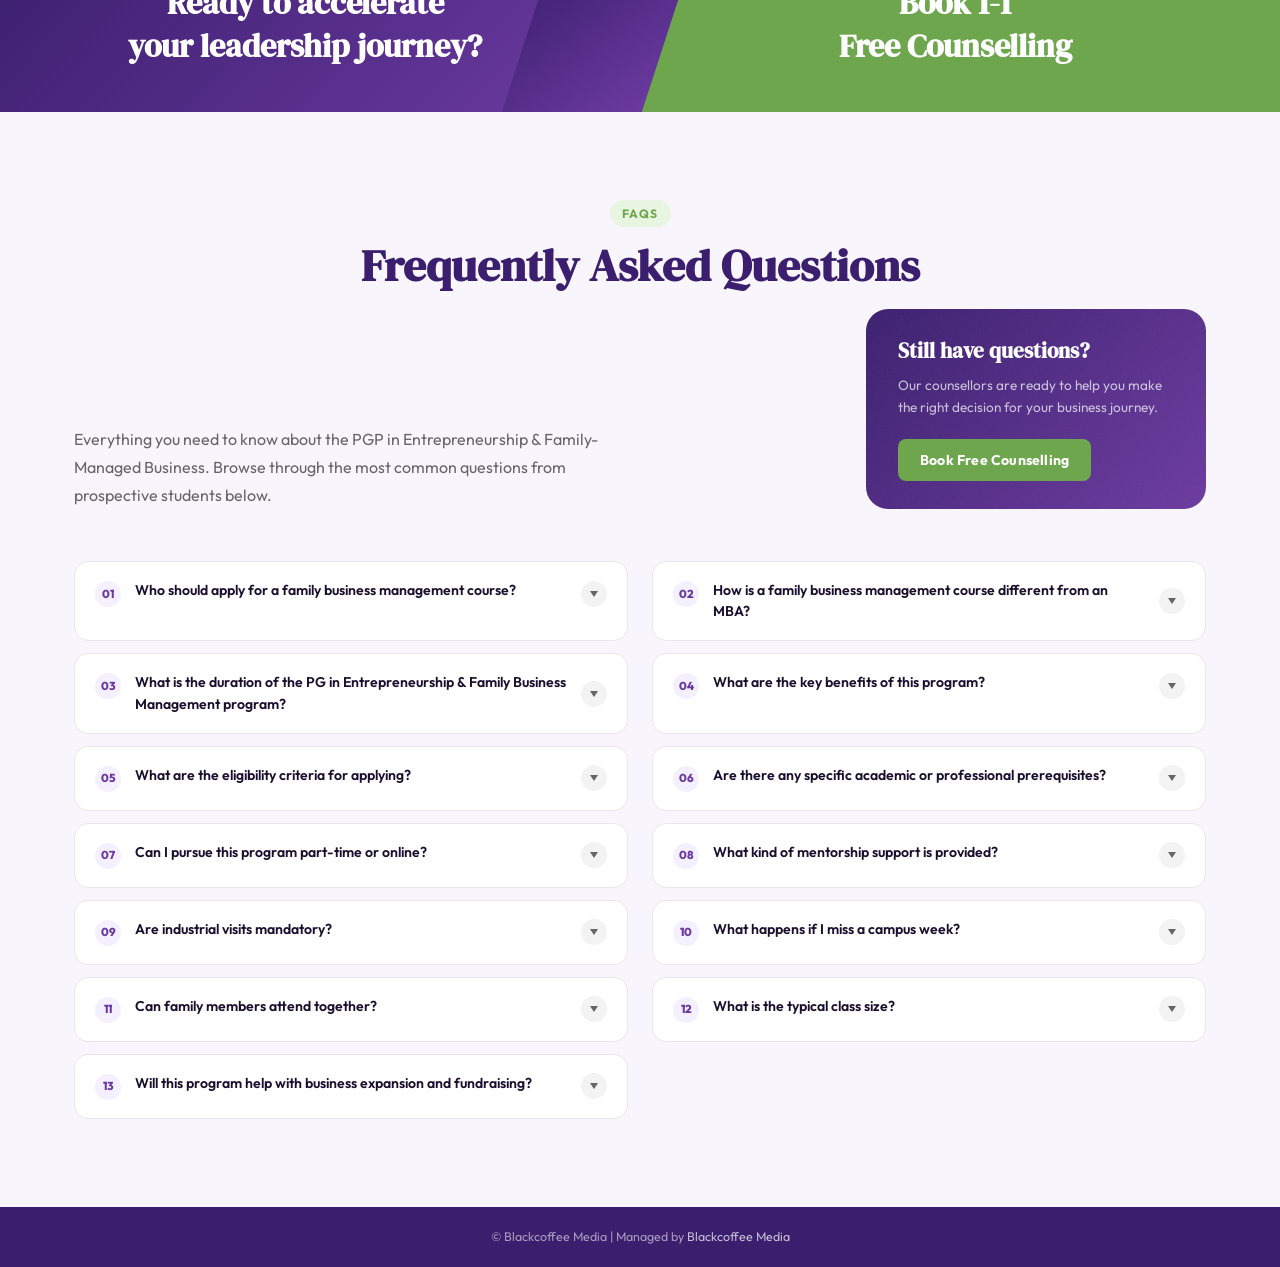
==== commit 182f7aae: "done" ====
--- a/index4.html
+++ b/index4.html
@@ -1058,6 +1058,159 @@
   </div>
 </section>
 
+<!-- HARVARD MANAGEMENTOR -->
+<section class="hmm-section">
+  <div class="container">
+    <div class="hmm-header reveal">
+      <span class="section-eyebrow">Exclusive Access</span>
+      <h2 class="section-title">Harvard ManageMentor® Access</h2>
+      <p class="hmm-tagline">Your Gateway to World-Class Management Skills</p>
+    </div>
+    <div class="hmm-what-box reveal">
+      <h3>What is Harvard ManageMentor?</h3>
+      <p>As part of EFMB, you gain exclusive access to Harvard ManageMentor (HMM), the trusted standard for skill development used by over 1.5 million learners globally. Harvard ManageMentor is Harvard Business School Publishing's premier digital learning platform, continuously refreshed with the latest ideas from Harvard Business School, Harvard Business Review, and leading industry experts.</p>
+    </div>
+    <div class="hmm-grid">
+      <div class="hmm-card reveal">
+        <div class="hmm-card-icon"><svg viewBox="0 0 24 24"><rect x="2" y="3" width="20" height="14" rx="2"/><line x1="8" y1="21" x2="16" y2="21"/><line x1="12" y1="17" x2="12" y2="21"/></svg></div>
+        <h4>Interactive Modules</h4>
+        <p>Engaging video content in multiple formats — documentary-style stories, mentor moments, mini-explainers, and real-world scenarios.</p>
+      </div>
+      <div class="hmm-card reveal reveal-delay-1">
+        <div class="hmm-card-icon"><svg viewBox="0 0 24 24"><path d="M17 21v-2a4 4 0 0 0-4-4H5a4 4 0 0 0-4 4v2"/><circle cx="9" cy="7" r="4"/><path d="M23 21v-2a4 4 0 0 0-3-3.87"/><path d="M16 3.13a4 4 0 0 1 0 7.75"/></svg></div>
+        <h4>Expert Instruction</h4>
+        <p>Learn directly from global faculty including Harvard professors, CEOs, and industry leaders.</p>
+      </div>
+      <div class="hmm-card reveal reveal-delay-2">
+        <div class="hmm-card-icon"><svg viewBox="0 0 24 24"><polyline points="9 11 12 14 22 4"/><path d="M21 12v7a2 2 0 0 1-2 2H5a2 2 0 0 1-2-2V5a2 2 0 0 1 2-2h11"/></svg></div>
+        <h4>Actionable Learning</h4>
+        <p>Each lesson includes practice exercises, reflection activities, and application-focused tools.</p>
+      </div>
+      <div class="hmm-card reveal">
+        <div class="hmm-card-icon"><svg viewBox="0 0 24 24"><polyline points="22 12 18 12 15 21 9 3 6 12 2 12"/></svg></div>
+        <h4>Self-Assessment Tools</h4>
+        <p>Rate your skills before and after each course to track growth and measure progress.</p>
+      </div>
+      <div class="hmm-card reveal reveal-delay-1">
+        <div class="hmm-card-icon"><svg viewBox="0 0 24 24"><circle cx="12" cy="8" r="6"/><path d="M15.477 12.89L17 22l-5-3-5 3 1.523-9.11"/></svg></div>
+        <h4>Digital Certificates &amp; Badges</h4>
+        <p>Share your achievements on LinkedIn, Facebook, and Twitter to build your professional profile.</p>
+      </div>
+      <div class="hmm-card reveal reveal-delay-2">
+        <div class="hmm-card-icon"><svg viewBox="0 0 24 24"><path d="M12 22s8-4 8-10V5l-8-3-8 3v7c0 6 8 10 8 10z"/></svg></div>
+        <h4>Trusted by Millions</h4>
+        <p>The same world-class platform used by over 1.5 million learners across top global enterprises.</p>
+      </div>
+    </div>
+  </div>
+</section>
+
+
+<!-- PROGRAM OUTCOMES -->
+<section class="outcomes-section">
+  <div class="container">
+    <div class="outcomes-header reveal">
+      <span class="section-eyebrow">What You'll Achieve</span>
+      <h2 class="section-title">Program Outcomes</h2>
+      <p style="font-size:1rem; color:var(--gray-600); max-width:640px; margin:0 auto; line-height:1.7;">Upon completing the PGP in Entrepreneurship &amp; Family Managed Business, you will be able to:</p>
+    </div>
+    <div class="outcomes-grid">
+      <div class="outcome-card reveal">
+        <div class="outcome-card-header">
+          <div class="outcome-card-icon"><svg viewBox="0 0 24 24"><polyline points="23 6 13.5 15.5 8.5 10.5 1 18"/><polyline points="17 6 23 6 23 12"/></svg></div>
+          <span class="outcome-card-title">Strategic Business Growth</span>
+        </div>
+        <ul class="outcome-list">
+          <li>Scale your business using proven growth frameworks</li>
+          <li>Build automation systems for operational efficiency</li>
+          <li>Create strategic business plans with financial projections</li>
+        </ul>
+      </div>
+      <div class="outcome-card reveal reveal-delay-1">
+        <div class="outcome-card-header">
+          <div class="outcome-card-icon"><svg viewBox="0 0 24 24"><path d="M3 9l9-7 9 7v11a2 2 0 0 1-2 2H5a2 2 0 0 1-2-2z"/><polyline points="9 22 9 12 15 12 15 22"/></svg></div>
+          <span class="outcome-card-title">Family Business Management</span>
+        </div>
+        <ul class="outcome-list">
+          <li>Navigate succession planning with clarity</li>
+          <li>Professionalize operations while preserving family values</li>
+          <li>Establish governance for smooth generational transitions</li>
+        </ul>
+      </div>
+      <div class="outcome-card reveal reveal-delay-2">
+        <div class="outcome-card-header">
+          <div class="outcome-card-icon"><svg viewBox="0 0 24 24"><line x1="12" y1="1" x2="12" y2="23"/><path d="M17 5H9.5a3.5 3.5 0 0 0 0 7h5a3.5 3.5 0 0 1 0 7H6"/></svg></div>
+          <span class="outcome-card-title">Financial &amp; Operational Excellence</span>
+        </div>
+        <ul class="outcome-list">
+          <li>Master financial management and fundraising strategies</li>
+          <li>Make data-driven business decisions</li>
+          <li>Optimize operations and supply chains</li>
+        </ul>
+      </div>
+      <div class="outcome-card reveal">
+        <div class="outcome-card-header">
+          <div class="outcome-card-icon"><svg viewBox="0 0 24 24"><circle cx="18" cy="18" r="3"/><circle cx="6" cy="6" r="3"/><path d="M13 6h3a2 2 0 0 1 2 2v7"/><line x1="6" y1="9" x2="6" y2="21"/></svg></div>
+          <span class="outcome-card-title">Leadership &amp; Network Development</span>
+        </div>
+        <ul class="outcome-list">
+          <li>Develop an entrepreneurial leadership mindset</li>
+          <li>Build a network of family business owners</li>
+          <li>Learn from mentors and industry experts</li>
+        </ul>
+      </div>
+      <div class="outcome-card reveal reveal-delay-1">
+        <div class="outcome-card-header">
+          <div class="outcome-card-icon"><svg viewBox="0 0 24 24"><path d="M9 3H5a2 2 0 0 0-2 2v4m6-6h10a2 2 0 0 1 2 2v4M9 3v18m0 0h10a2 2 0 0 0 2-2V9M9 21H5a2 2 0 0 1-2-2V9m0 0h18"/></svg></div>
+          <span class="outcome-card-title">Innovation &amp; Adaptability</span>
+        </div>
+        <ul class="outcome-list">
+          <li>Drive innovation within traditional businesses</li>
+          <li>Manage change and crisis effectively</li>
+          <li>Plan strategic market growth and expansion</li>
+        </ul>
+      </div>
+    </div>
+  </div>
+</section>
+
+<!-- WHY SECTION -->
+<section class="why-section" id="pgpefmb">
+  <div class="container">
+    <div class="why-header reveal">
+      <span class="section-eyebrow">Why Choose Us</span>
+      <h2 class="section-title">Why Choose This Family Business Management Course?</h2>
+    </div>
+    <p class="why-subtext reveal reveal-delay-1">Selecting the right entrepreneurship course in India to advance your family managed business is crucial for sustainable growth. Our program goes beyond traditional business education, offering practical strategies, personalised mentorship, and valuable industry exposure.</p>
+    <div class="why-grid">
+      <div class="why-card reveal">
+        <div class="why-icon"><svg viewBox="0 0 64 64"><rect x="8" y="16" width="48" height="32" rx="3"/><line x1="8" y1="28" x2="56" y2="28"/><polyline points="20,40 26,34 32,38 40,30"/></svg></div>
+        <p class="why-text"><strong>Practical &amp; Immersive Learning</strong> Unlike traditional MBA programs focused on corporate careers, this entrepreneurship course in India is designed specifically for business owners, with hands-on learning through real business application and practical case discussions.</p>
+      </div>
+      <div class="why-card reveal reveal-delay-1">
+        <div class="why-icon"><svg viewBox="0 0 64 64"><circle cx="32" cy="20" r="8"/><path d="M16 48c0-10 32-10 32 0"/></svg></div>
+        <p class="why-text"><strong>Personalized Mentorship</strong> Work one-on-one with experienced mentors who understand family business challenges.</p>
+      </div>
+      <div class="why-card reveal reveal-delay-2">
+        <div class="why-icon"><svg viewBox="0 0 64 64"><rect x="8" y="16" width="48" height="40" rx="4"/><line x1="8" y1="28" x2="56" y2="28"/><line x1="20" y1="8" x2="20" y2="20"/><line x1="44" y1="8" x2="44" y2="20"/></svg></div>
+        <p class="why-text"><strong>Business-Owner Friendly Schedule</strong> The program structure allows you to continue running your business while studying.</p>
+      </div>
+      <div class="why-card reveal">
+        <div class="why-icon"><svg viewBox="0 0 64 64"><circle cx="32" cy="18" r="6"/><circle cx="14" cy="38" r="6"/><circle cx="50" cy="38" r="6"/><line x1="32" y1="24" x2="14" y2="32"/><line x1="32" y1="24" x2="50" y2="32"/></svg></div>
+        <p class="why-text"><strong>Peer Learning Network</strong> Build lasting relationships with fellow family business scions and entrepreneurs.</p>
+      </div>
+      <div class="why-card reveal reveal-delay-1">
+        <div class="why-icon"><svg viewBox="0 0 64 64"><circle cx="32" cy="32" r="20"/><line x1="12" y1="32" x2="52" y2="32"/><path d="M32 12a20 20 0 0 1 0 40"/><path d="M32 12a20 20 0 0 0 0 40"/></svg></div>
+        <p class="why-text"><strong>Industry Exposure</strong> Gain insights through industrial visits to leading enterprises, both domestic and international.</p>
+      </div>
+      <div class="why-card reveal reveal-delay-2">
+        <div class="why-icon"><svg viewBox="0 0 64 64"><polygon points="32,8 38,24 56,24 42,34 48,50 32,40 16,50 22,34 8,24 26,24"/></svg></div>
+        <p class="why-text"><strong>Proven Impact</strong> The program has consistently helped participants achieve 2X business growth, successfully navigate succession planning, and professionalize their operations.</p>
+      </div>
+    </div>
+  </div>
+</section>
+
 <!-- CURRICULUM -->
 <section class="curriculum-section" id="curriculum">
   <div class="container">
@@ -1080,7 +1233,7 @@
 </section>
 
 <!-- INSIGHTS -->
-<section class="insights-strip">
+<!-- <section class="insights-strip">
   <div class="container">
     <div class="reveal" style="text-align:center;">
       <span class="section-eyebrow">Program Highlights</span>
@@ -1093,7 +1246,7 @@
       <div class="insight-card reveal reveal-delay-3"><div class="insight-icon"><svg viewBox="0 0 24 24"><rect x="2" y="3" width="20" height="14" rx="2"/><line x1="8" y1="21" x2="16" y2="21"/><line x1="12" y1="17" x2="12" y2="21"/></svg></div><p>Live Industry Projects</p></div>
     </div>
   </div>
-</section>
+</section> -->
 
 <!-- IDEAL FOR -->
 <section class="ideal-section">
@@ -1119,45 +1272,9 @@
   </div>
 </section>
 
-<!-- WHY SECTION -->
-<section class="why-section" id="pgpefmb">
-  <div class="container">
-    <div class="why-header reveal">
-      <span class="section-eyebrow">Why Choose Us</span>
-      <h2 class="section-title">Why Choose This Family Business Management Course?</h2>
-    </div>
-    <p class="why-subtext reveal reveal-delay-1">Selecting the right entrepreneurship course in India to advance your family managed business is crucial for sustainable growth. Our program goes beyond traditional business education, offering practical strategies, personalised mentorship, and valuable industry exposure.</p>
-    <div class="why-grid">
-      <div class="why-card reveal">
-        <div class="why-icon"><svg viewBox="0 0 64 64"><rect x="8" y="16" width="48" height="32" rx="3"/><line x1="8" y1="28" x2="56" y2="28"/><polyline points="20,40 26,34 32,38 40,30"/></svg></div>
-        <p class="why-text"><strong>Practical &amp; Immersive Learning</strong> Unlike traditional MBA programs focused on corporate careers, this entrepreneurship course in India is designed specifically for business owners, with hands-on learning through real business application and practical case discussions.</p>
-      </div>
-      <div class="why-card reveal reveal-delay-1">
-        <div class="why-icon"><svg viewBox="0 0 64 64"><circle cx="32" cy="20" r="8"/><path d="M16 48c0-10 32-10 32 0"/></svg></div>
-        <p class="why-text"><strong>Personalized Mentorship</strong> Work one-on-one with experienced mentors who understand family business challenges.</p>
-      </div>
-      <div class="why-card reveal reveal-delay-2">
-        <div class="why-icon"><svg viewBox="0 0 64 64"><rect x="8" y="16" width="48" height="40" rx="4"/><line x1="8" y1="28" x2="56" y2="28"/><line x1="20" y1="8" x2="20" y2="20"/><line x1="44" y1="8" x2="44" y2="20"/></svg></div>
-        <p class="why-text"><strong>Business-Owner Friendly Schedule</strong> The program structure allows you to continue running your business while studying.</p>
-      </div>
-      <div class="why-card reveal">
-        <div class="why-icon"><svg viewBox="0 0 64 64"><circle cx="32" cy="18" r="6"/><circle cx="14" cy="38" r="6"/><circle cx="50" cy="38" r="6"/><line x1="32" y1="24" x2="14" y2="32"/><line x1="32" y1="24" x2="50" y2="32"/></svg></div>
-        <p class="why-text"><strong>Peer Learning Network</strong> Build lasting relationships with fellow family business scions and entrepreneurs.</p>
-      </div>
-      <div class="why-card reveal reveal-delay-1">
-        <div class="why-icon"><svg viewBox="0 0 64 64"><circle cx="32" cy="32" r="20"/><line x1="12" y1="32" x2="52" y2="32"/><path d="M32 12a20 20 0 0 1 0 40"/><path d="M32 12a20 20 0 0 0 0 40"/></svg></div>
-        <p class="why-text"><strong>Industry Exposure</strong> Gain insights through industrial visits to leading enterprises, both domestic and international.</p>
-      </div>
-      <div class="why-card reveal reveal-delay-2">
-        <div class="why-icon"><svg viewBox="0 0 64 64"><polygon points="32,8 38,24 56,24 42,34 48,50 32,40 16,50 22,34 8,24 26,24"/></svg></div>
-        <p class="why-text"><strong>Proven Impact</strong> The program has consistently helped participants achieve 2X business growth, successfully navigate succession planning, and professionalize their operations.</p>
-      </div>
-    </div>
-  </div>
-</section>
 
 <!-- LEARNING EXPERIENCE -->
-<section class="learning-section">
+<!-- <section class="learning-section">
   <div class="container">
     <div class="reveal" style="text-align:center;">
       <span class="section-eyebrow">Experience</span>
@@ -1188,122 +1305,8 @@
       </div>
     </div>
   </div>
-</section>
-
-<!-- HARVARD MANAGEMENTOR -->
-<section class="hmm-section">
-  <div class="container">
-    <div class="hmm-header reveal">
-      <span class="section-eyebrow">Exclusive Access</span>
-      <h2 class="section-title">Harvard ManageMentor® Access</h2>
-      <p class="hmm-tagline">Your Gateway to World-Class Management Skills</p>
-    </div>
-    <div class="hmm-what-box reveal">
-      <h3>What is Harvard ManageMentor?</h3>
-      <p>As part of EFMB, you gain exclusive access to Harvard ManageMentor (HMM), the trusted standard for skill development used by over 1.5 million learners globally. Harvard ManageMentor is Harvard Business School Publishing's premier digital learning platform, continuously refreshed with the latest ideas from Harvard Business School, Harvard Business Review, and leading industry experts.</p>
-    </div>
-    <div class="hmm-grid">
-      <div class="hmm-card reveal">
-        <div class="hmm-card-icon"><svg viewBox="0 0 24 24"><rect x="2" y="3" width="20" height="14" rx="2"/><line x1="8" y1="21" x2="16" y2="21"/><line x1="12" y1="17" x2="12" y2="21"/></svg></div>
-        <h4>Interactive Modules</h4>
-        <p>Engaging video content in multiple formats — documentary-style stories, mentor moments, mini-explainers, and real-world scenarios.</p>
-      </div>
-      <div class="hmm-card reveal reveal-delay-1">
-        <div class="hmm-card-icon"><svg viewBox="0 0 24 24"><path d="M17 21v-2a4 4 0 0 0-4-4H5a4 4 0 0 0-4 4v2"/><circle cx="9" cy="7" r="4"/><path d="M23 21v-2a4 4 0 0 0-3-3.87"/><path d="M16 3.13a4 4 0 0 1 0 7.75"/></svg></div>
-        <h4>Expert Instruction</h4>
-        <p>Learn directly from global faculty including Harvard professors, CEOs, and industry leaders.</p>
-      </div>
-      <div class="hmm-card reveal reveal-delay-2">
-        <div class="hmm-card-icon"><svg viewBox="0 0 24 24"><polyline points="9 11 12 14 22 4"/><path d="M21 12v7a2 2 0 0 1-2 2H5a2 2 0 0 1-2-2V5a2 2 0 0 1 2-2h11"/></svg></div>
-        <h4>Actionable Learning</h4>
-        <p>Each lesson includes practice exercises, reflection activities, and application-focused tools.</p>
-      </div>
-      <div class="hmm-card reveal">
-        <div class="hmm-card-icon"><svg viewBox="0 0 24 24"><polyline points="22 12 18 12 15 21 9 3 6 12 2 12"/></svg></div>
-        <h4>Self-Assessment Tools</h4>
-        <p>Rate your skills before and after each course to track growth and measure progress.</p>
-      </div>
-      <div class="hmm-card reveal reveal-delay-1">
-        <div class="hmm-card-icon"><svg viewBox="0 0 24 24"><circle cx="12" cy="8" r="6"/><path d="M15.477 12.89L17 22l-5-3-5 3 1.523-9.11"/></svg></div>
-        <h4>Digital Certificates &amp; Badges</h4>
-        <p>Share your achievements on LinkedIn, Facebook, and Twitter to build your professional profile.</p>
-      </div>
-      <div class="hmm-card reveal reveal-delay-2">
-        <div class="hmm-card-icon"><svg viewBox="0 0 24 24"><path d="M12 22s8-4 8-10V5l-8-3-8 3v7c0 6 8 10 8 10z"/></svg></div>
-        <h4>Trusted by Millions</h4>
-        <p>The same world-class platform used by over 1.5 million learners across top global enterprises.</p>
-      </div>
-    </div>
-  </div>
-</section>
-
-<!-- PROGRAM OUTCOMES -->
-<section class="outcomes-section">
-  <div class="container">
-    <div class="outcomes-header reveal">
-      <span class="section-eyebrow">What You'll Achieve</span>
-      <h2 class="section-title">Program Outcomes</h2>
-      <p style="font-size:1rem; color:var(--gray-600); max-width:640px; margin:0 auto; line-height:1.7;">Upon completing the PGP in Entrepreneurship &amp; Family Managed Business, you will be able to:</p>
-    </div>
-    <div class="outcomes-grid">
-      <div class="outcome-card reveal">
-        <div class="outcome-card-header">
-          <div class="outcome-card-icon"><svg viewBox="0 0 24 24"><polyline points="23 6 13.5 15.5 8.5 10.5 1 18"/><polyline points="17 6 23 6 23 12"/></svg></div>
-          <span class="outcome-card-title">Strategic Business Growth</span>
-        </div>
-        <ul class="outcome-list">
-          <li>Scale your business using proven growth frameworks</li>
-          <li>Build automation systems for operational efficiency</li>
-          <li>Create strategic business plans with financial projections</li>
-        </ul>
-      </div>
-      <div class="outcome-card reveal reveal-delay-1">
-        <div class="outcome-card-header">
-          <div class="outcome-card-icon"><svg viewBox="0 0 24 24"><path d="M3 9l9-7 9 7v11a2 2 0 0 1-2 2H5a2 2 0 0 1-2-2z"/><polyline points="9 22 9 12 15 12 15 22"/></svg></div>
-          <span class="outcome-card-title">Family Business Management</span>
-        </div>
-        <ul class="outcome-list">
-          <li>Navigate succession planning with clarity</li>
-          <li>Professionalize operations while preserving family values</li>
-          <li>Establish governance for smooth generational transitions</li>
-        </ul>
-      </div>
-      <div class="outcome-card reveal reveal-delay-2">
-        <div class="outcome-card-header">
-          <div class="outcome-card-icon"><svg viewBox="0 0 24 24"><line x1="12" y1="1" x2="12" y2="23"/><path d="M17 5H9.5a3.5 3.5 0 0 0 0 7h5a3.5 3.5 0 0 1 0 7H6"/></svg></div>
-          <span class="outcome-card-title">Financial &amp; Operational Excellence</span>
-        </div>
-        <ul class="outcome-list">
-          <li>Master financial management and fundraising strategies</li>
-          <li>Make data-driven business decisions</li>
-          <li>Optimize operations and supply chains</li>
-        </ul>
-      </div>
-      <div class="outcome-card reveal">
-        <div class="outcome-card-header">
-          <div class="outcome-card-icon"><svg viewBox="0 0 24 24"><circle cx="18" cy="18" r="3"/><circle cx="6" cy="6" r="3"/><path d="M13 6h3a2 2 0 0 1 2 2v7"/><line x1="6" y1="9" x2="6" y2="21"/></svg></div>
-          <span class="outcome-card-title">Leadership &amp; Network Development</span>
-        </div>
-        <ul class="outcome-list">
-          <li>Develop an entrepreneurial leadership mindset</li>
-          <li>Build a network of family business owners</li>
-          <li>Learn from mentors and industry experts</li>
-        </ul>
-      </div>
-      <div class="outcome-card reveal reveal-delay-1">
-        <div class="outcome-card-header">
-          <div class="outcome-card-icon"><svg viewBox="0 0 24 24"><path d="M9 3H5a2 2 0 0 0-2 2v4m6-6h10a2 2 0 0 1 2 2v4M9 3v18m0 0h10a2 2 0 0 0 2-2V9M9 21H5a2 2 0 0 1-2-2V9m0 0h18"/></svg></div>
-          <span class="outcome-card-title">Innovation &amp; Adaptability</span>
-        </div>
-        <ul class="outcome-list">
-          <li>Drive innovation within traditional businesses</li>
-          <li>Manage change and crisis effectively</li>
-          <li>Plan strategic market growth and expansion</li>
-        </ul>
-      </div>
-    </div>
-  </div>
-</section>
+</section> -->
+
 
 <!-- PROGRAM DETAILS — ELIGIBILITY & FEE -->
 <section class="program-details-section">
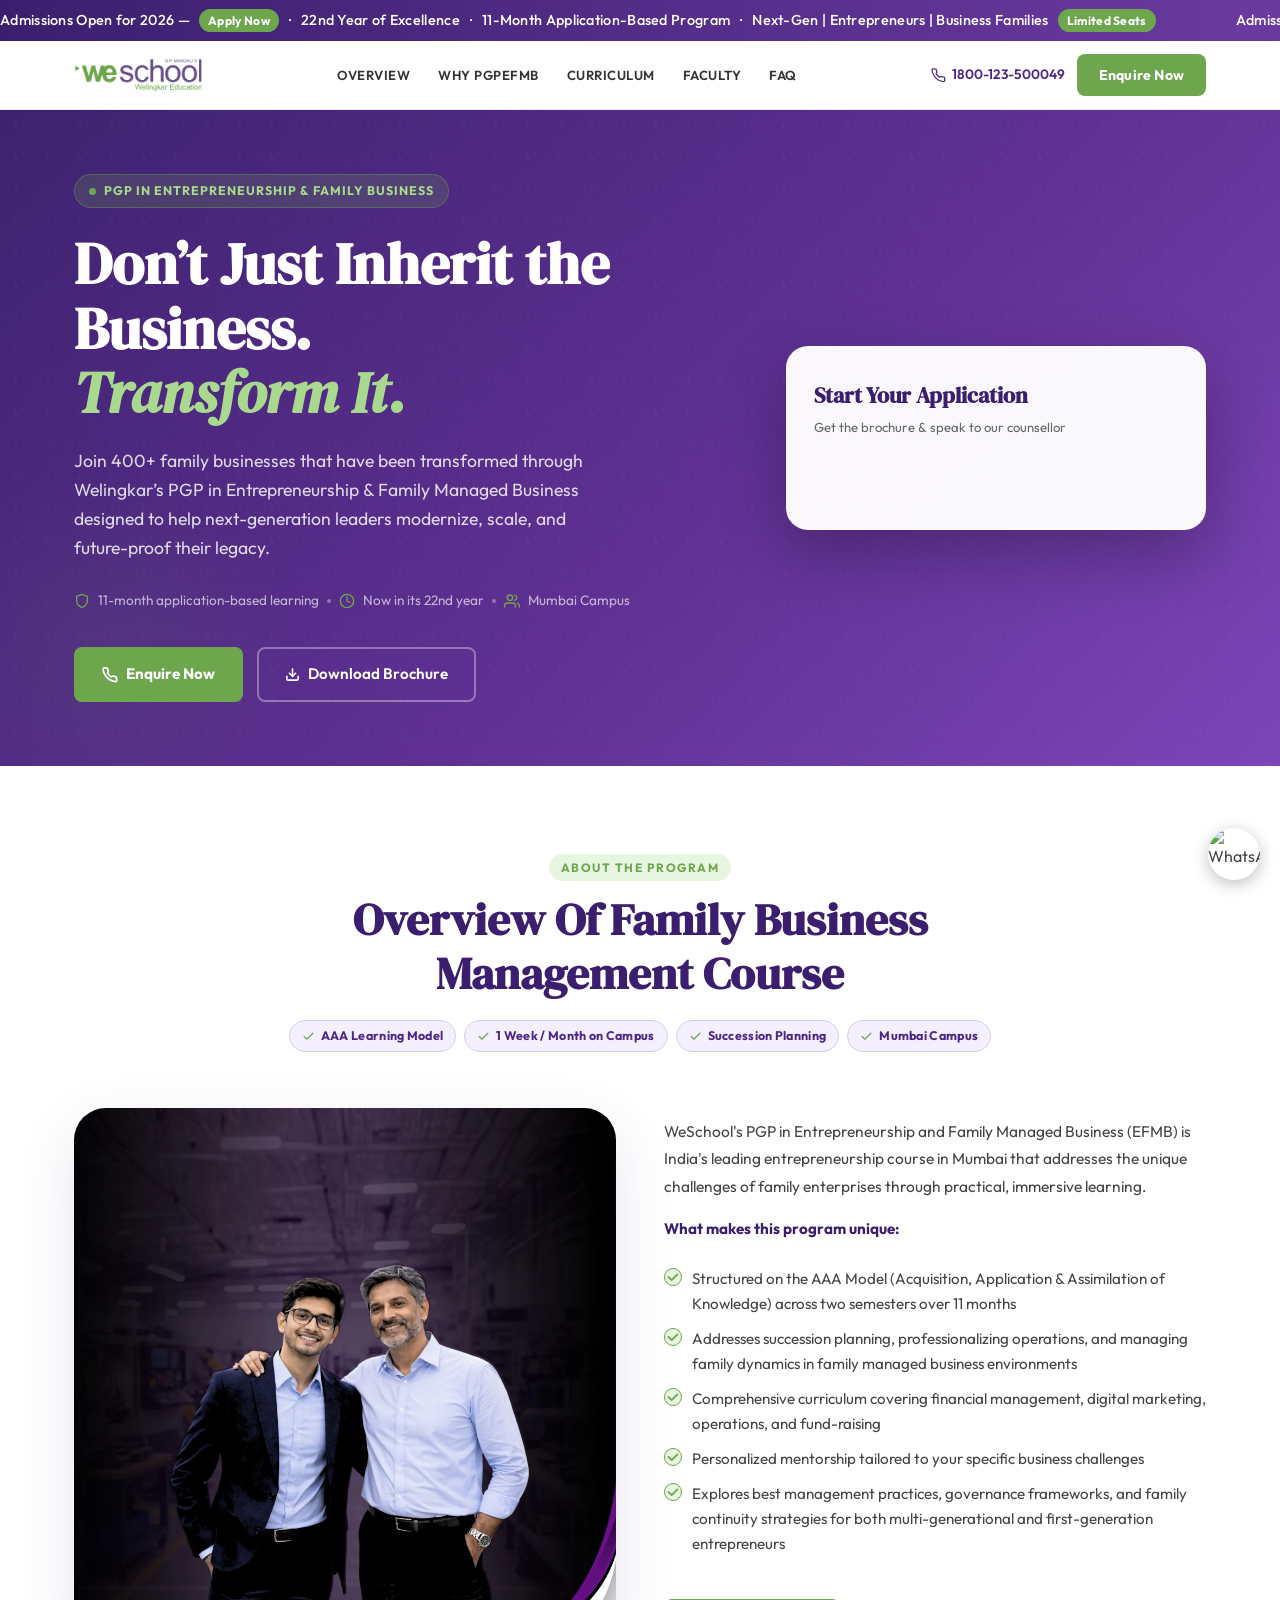
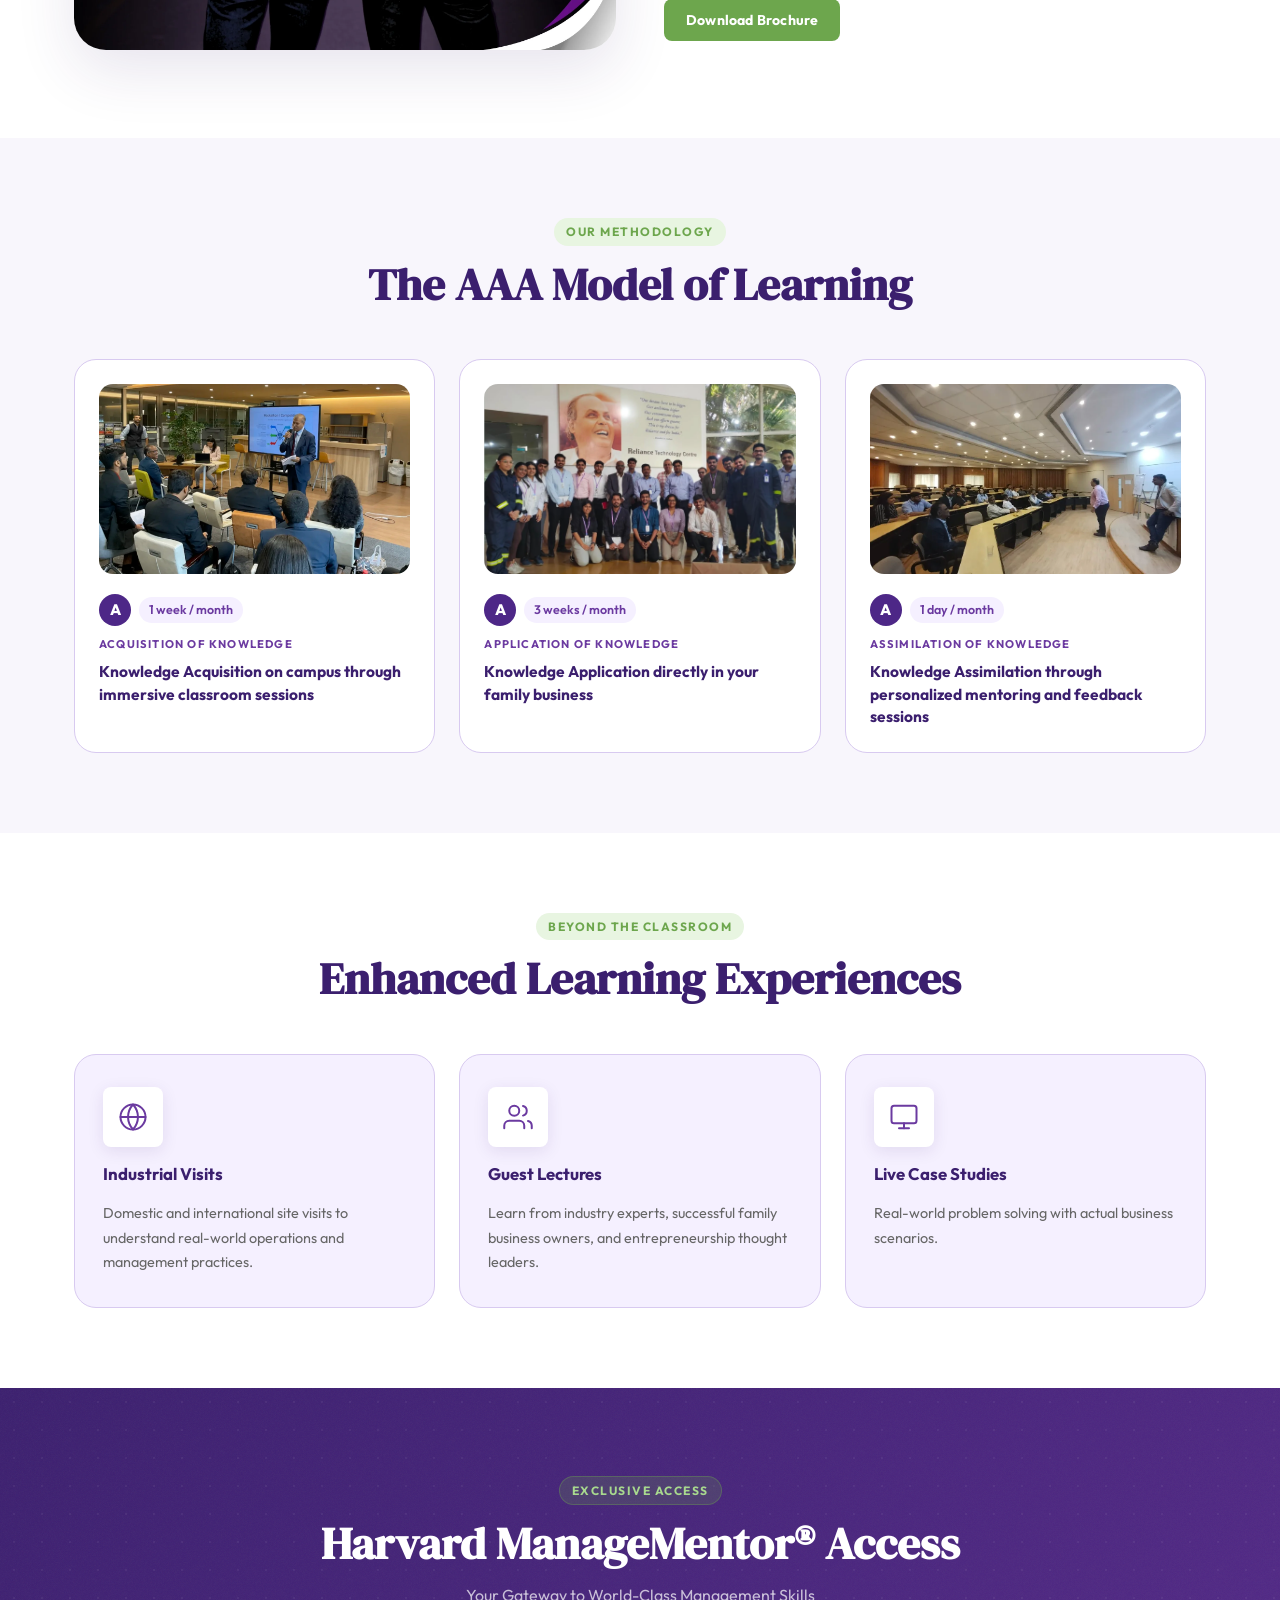
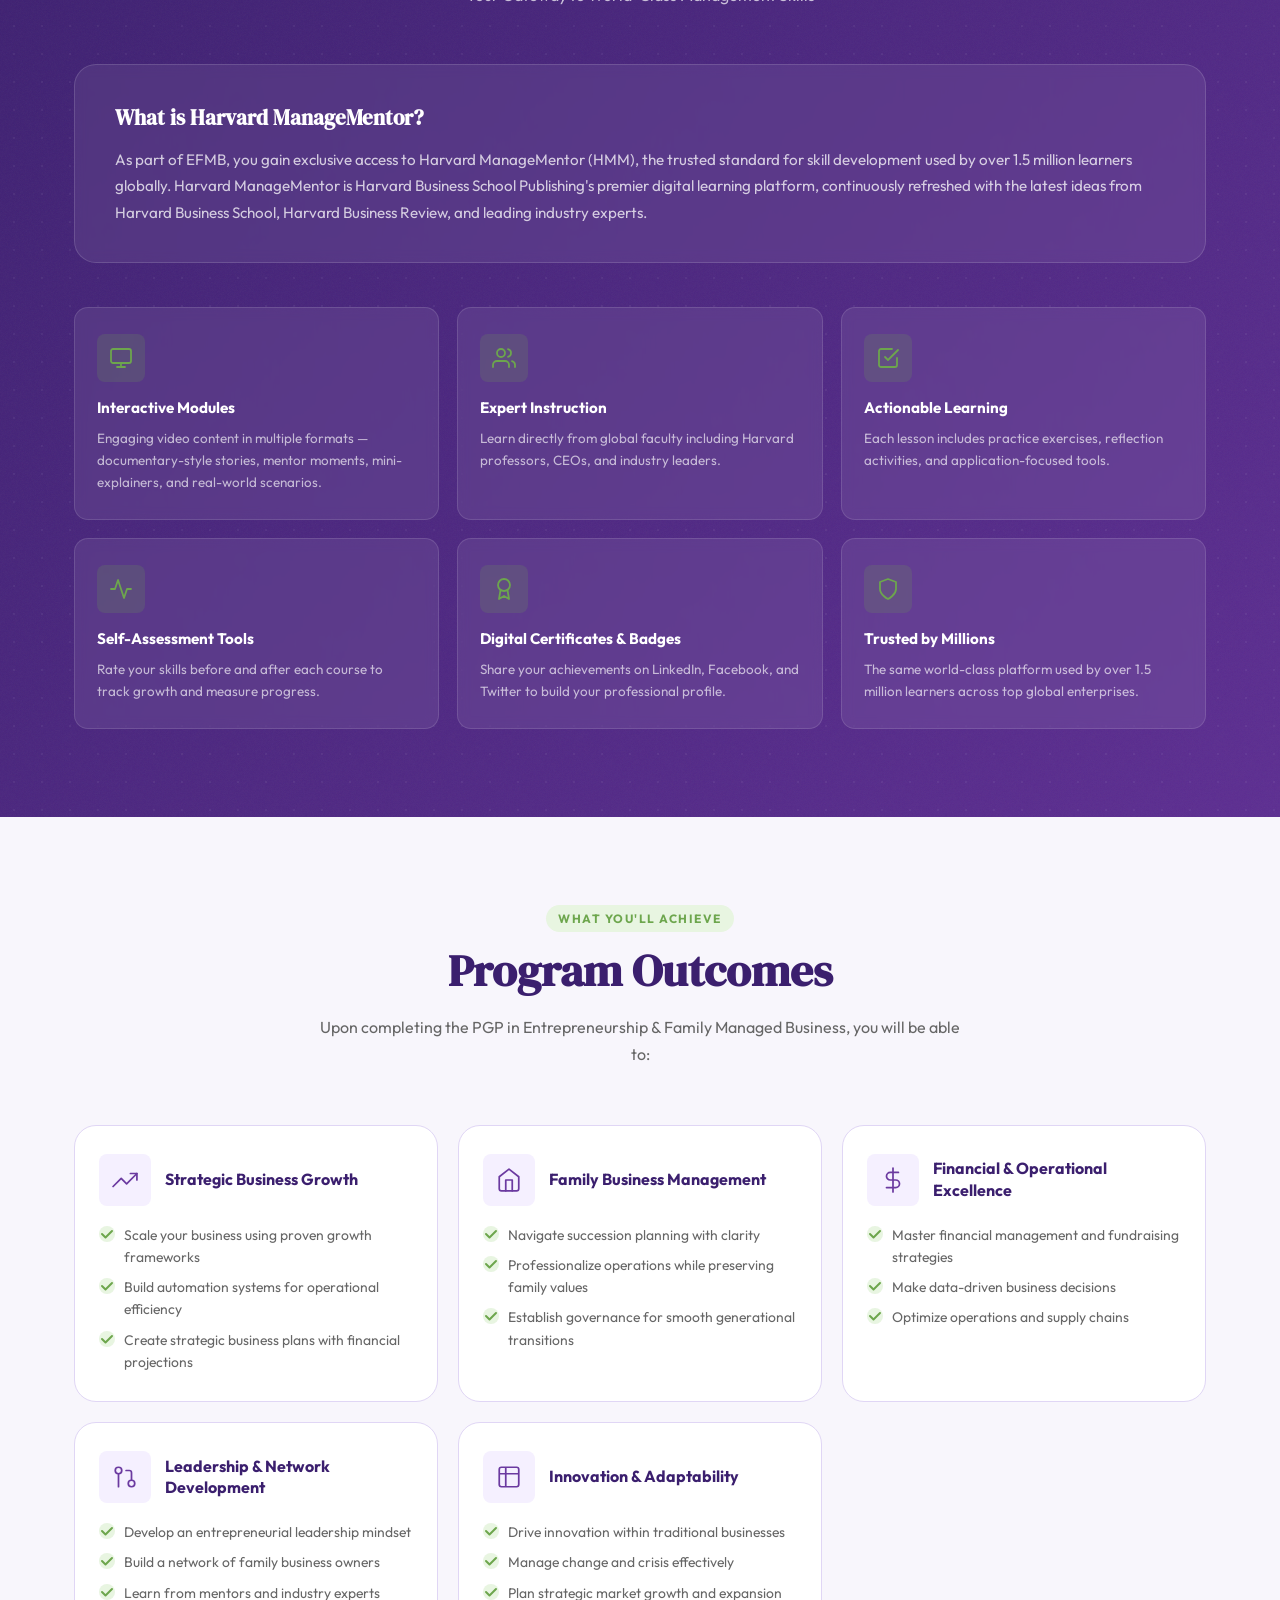
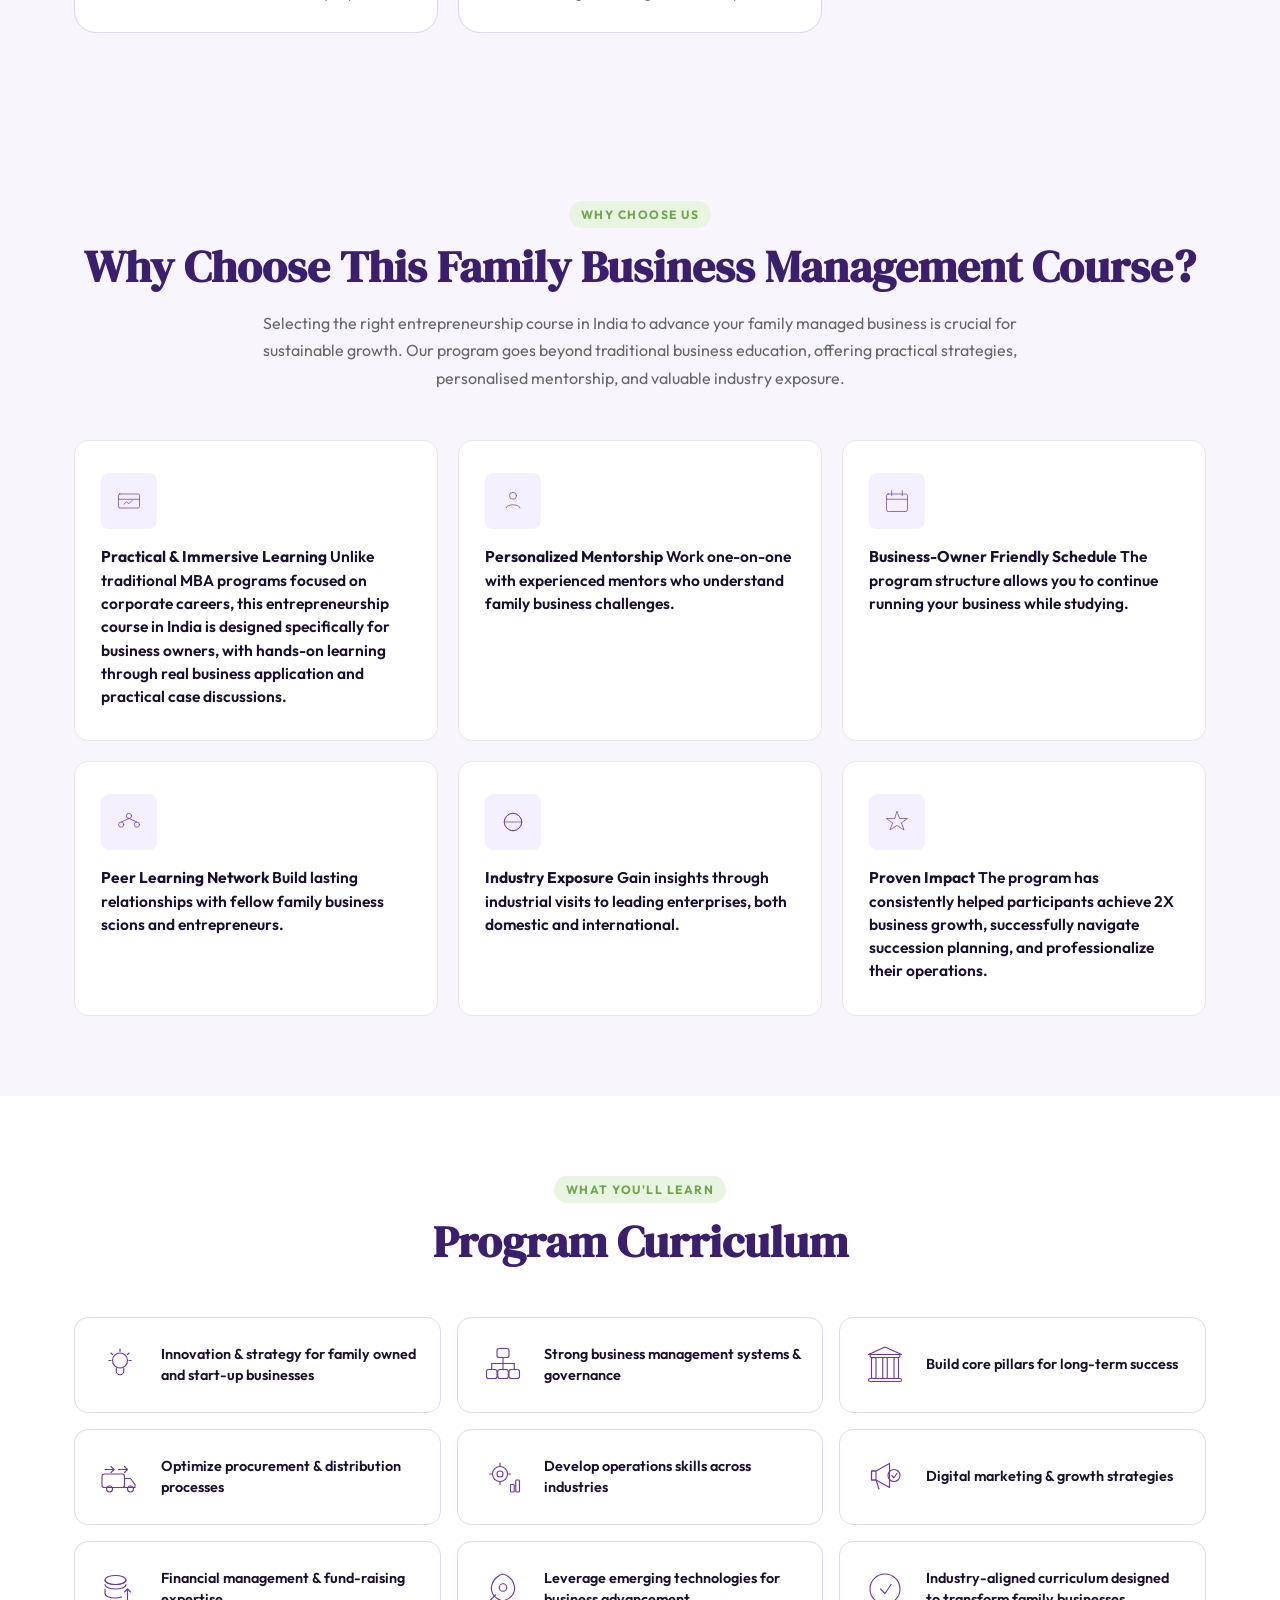
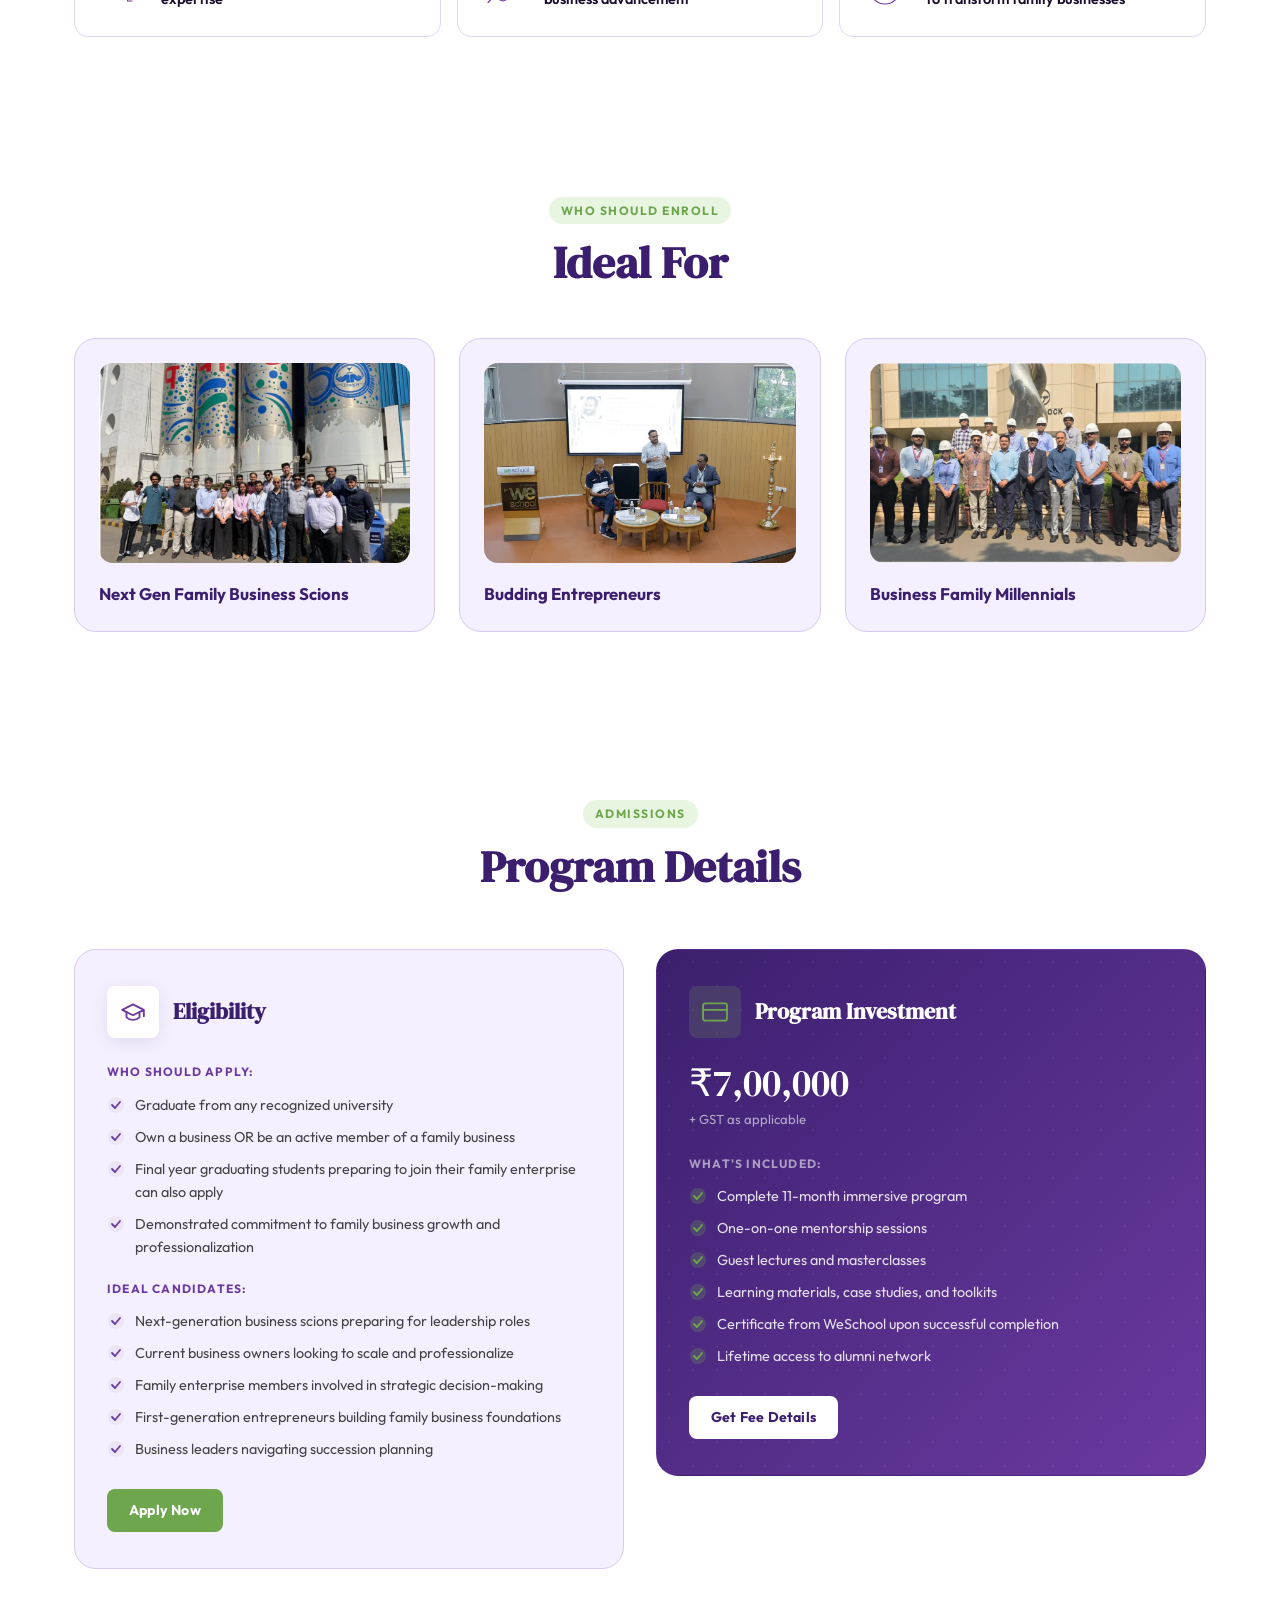
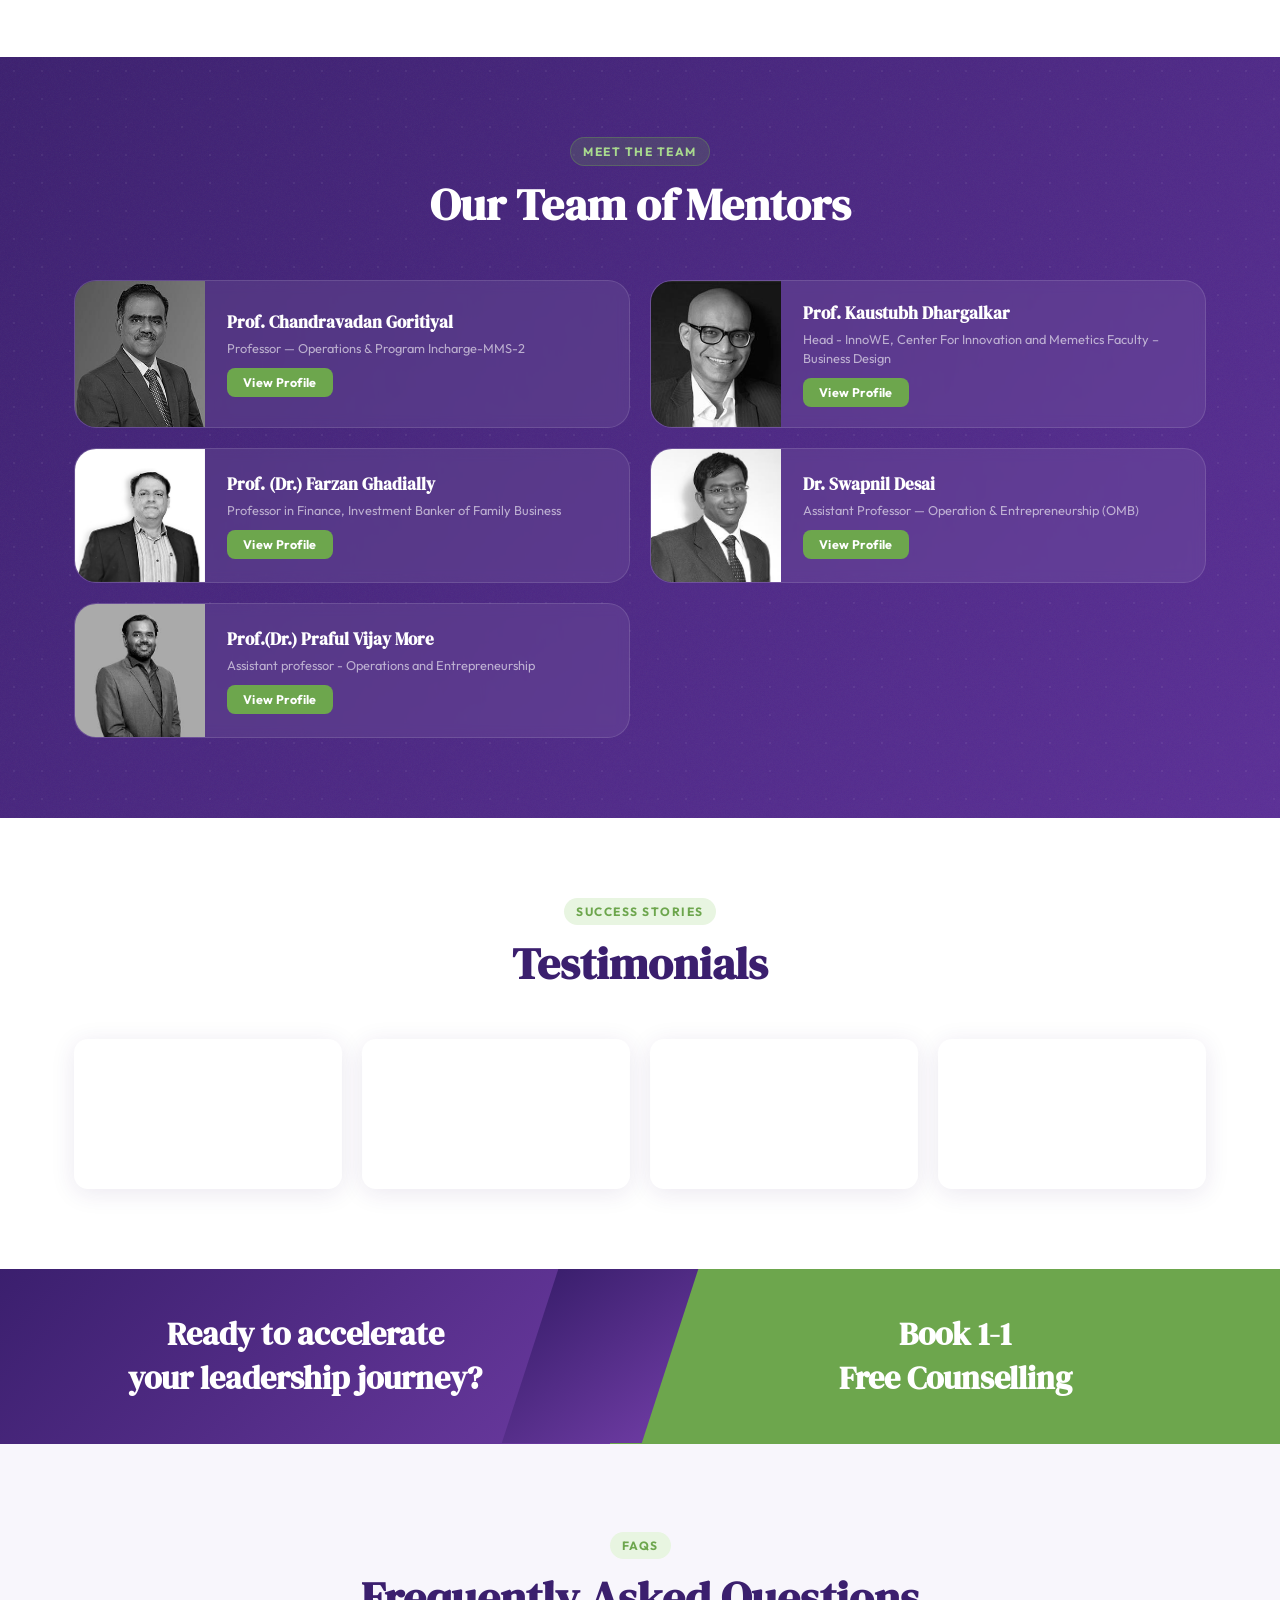
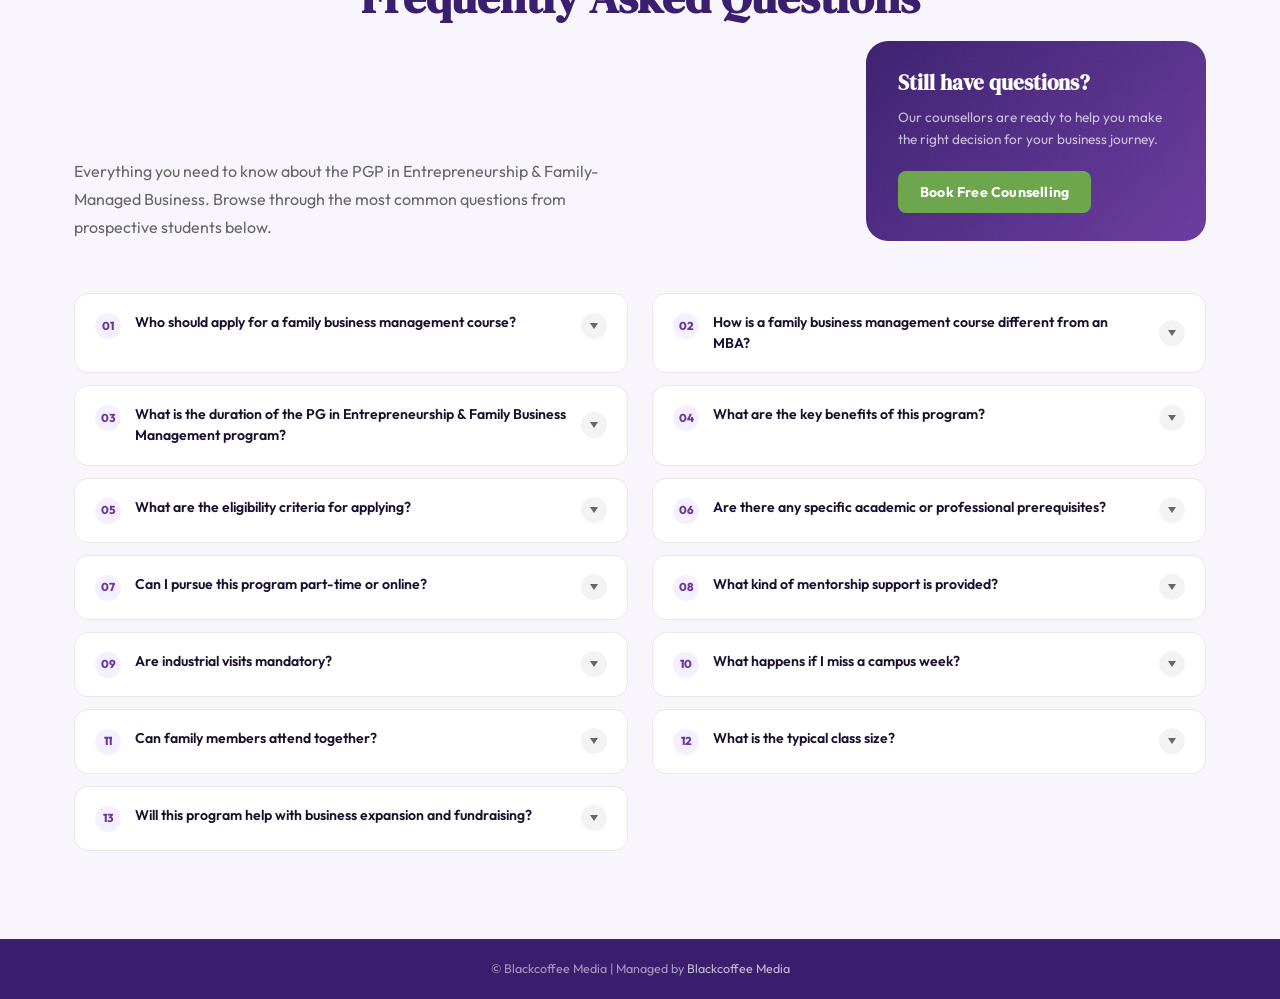
==== commit e4725580: "hello" ====
--- a/index4.html
+++ b/index4.html
@@ -831,8 +831,8 @@
 <!-- ANNOUNCEMENT BAR -->
 <div class="ann-bar">
   <div class="ann-track">
-    <span class="ann-text">Admissions Open for 2026 — <span class="ann-pill">Apply Now</span> &nbsp;&nbsp;·&nbsp;&nbsp; 20th Year of Excellence &nbsp;&nbsp;·&nbsp;&nbsp; 11-Month Application-Based Program &nbsp;&nbsp;·&nbsp;&nbsp; Next-Gen | Entrepreneurs | Business Families <span class="ann-pill">Limited Seats</span></span>
-    <span class="ann-text">Admissions Open for 2026 — <span class="ann-pill">Apply Now</span> &nbsp;&nbsp;·&nbsp;&nbsp; 20th Year of Excellence &nbsp;&nbsp;·&nbsp;&nbsp; 11-Month Application-Based Program &nbsp;&nbsp;·&nbsp;&nbsp; Next-Gen | Entrepreneurs | Business Families <span class="ann-pill">Limited Seats</span></span>
+    <span class="ann-text">Admissions Open for 2026 — <span class="ann-pill">Apply Now</span> &nbsp;&nbsp;·&nbsp;&nbsp; 22nd Year of Excellence &nbsp;&nbsp;·&nbsp;&nbsp; 11-Month Application-Based Program &nbsp;&nbsp;·&nbsp;&nbsp; Next-Gen | Entrepreneurs | Business Families <span class="ann-pill">Limited Seats</span></span>
+    <span class="ann-text">Admissions Open for 2026 — <span class="ann-pill">Apply Now</span> &nbsp;&nbsp;·&nbsp;&nbsp; 22nd Year of Excellence &nbsp;&nbsp;·&nbsp;&nbsp; 11-Month Application-Based Program &nbsp;&nbsp;·&nbsp;&nbsp; Next-Gen | Entrepreneurs | Business Families <span class="ann-pill">Limited Seats</span></span>
   </div>
 </div>
 
@@ -883,18 +883,18 @@
         PGP in Entrepreneurship &amp; Family Business
       </div>
       <h1 class="hero-headline">
-        Scale Your Family Business<br>
-        <em>Into Its Next Era</em>
+        Don’t Just Inherit the Business.<br>
+        <em>Transform It.</em>
       </h1>
       <p class="hero-sub">
-        Bridge legacy and modern strategy with the PGP in Entrepreneurship &amp; Family-Managed Business Program — designed for those who build what lasts.
+        Join 400+ family businesses that have been transformed through Welingkar’s PGP in Entrepreneurship & Family Managed Business designed to help next-generation leaders modernize, scale, and future-proof their legacy.
       </p>
       <div class="hero-credibility">
         <svg viewBox="0 0 24 24" fill="none" stroke-width="2" stroke-linecap="round" stroke-linejoin="round"><path d="M12 22s8-4 8-10V5l-8-3-8 3v7c0 6 8 10 8 10z"/></svg>
         <span>11-month application-based learning</span>
         <span class="hero-credibility-sep"></span>
         <svg viewBox="0 0 24 24" fill="none" stroke-width="2" stroke-linecap="round" stroke-linejoin="round"><circle cx="12" cy="12" r="10"/><polyline points="12 6 12 12 16 14"/></svg>
-        <span>Now in its 20th year</span>
+        <span>Now in its 22nd year</span>
         <span class="hero-credibility-sep"></span>
         <svg viewBox="0 0 24 24" fill="none" stroke-width="2" stroke-linecap="round" stroke-linejoin="round"><path d="M17 21v-2a4 4 0 0 0-4-4H5a4 4 0 0 0-4 4v2"/><circle cx="9" cy="7" r="4"/><path d="M23 21v-2a4 4 0 0 0-3-3.87"/><path d="M16 3.13a4 4 0 0 1 0 7.75"/></svg>
         <span>Mumbai Campus</span>
@@ -954,7 +954,7 @@
 </section>
 
 <!-- DETAILS STRIP -->
-<div class="details-strip">
+<!-- <div class="details-strip">
   <div class="details-grid" style="max-width:1180px; margin:0 auto; padding:0 24px;">
     <div class="detail-item reveal">
       <div class="detail-icon">
@@ -984,7 +984,7 @@
       </div>
     </div>
   </div>
-</div>
+</div> -->
 
 <!-- AAA MODEL -->
 <section class="aaa-section">
@@ -1351,7 +1351,6 @@
         <ul class="pd-list">
           <li>Complete 11-month immersive program</li>
           <li>One-on-one mentorship sessions</li>
-          <li>Industrial visits (domestic and international)</li>
           <li>Guest lectures and masterclasses</li>
           <li>Learning materials, case studies, and toolkits</li>
           <li>Certificate from WeSchool upon successful completion</li>
